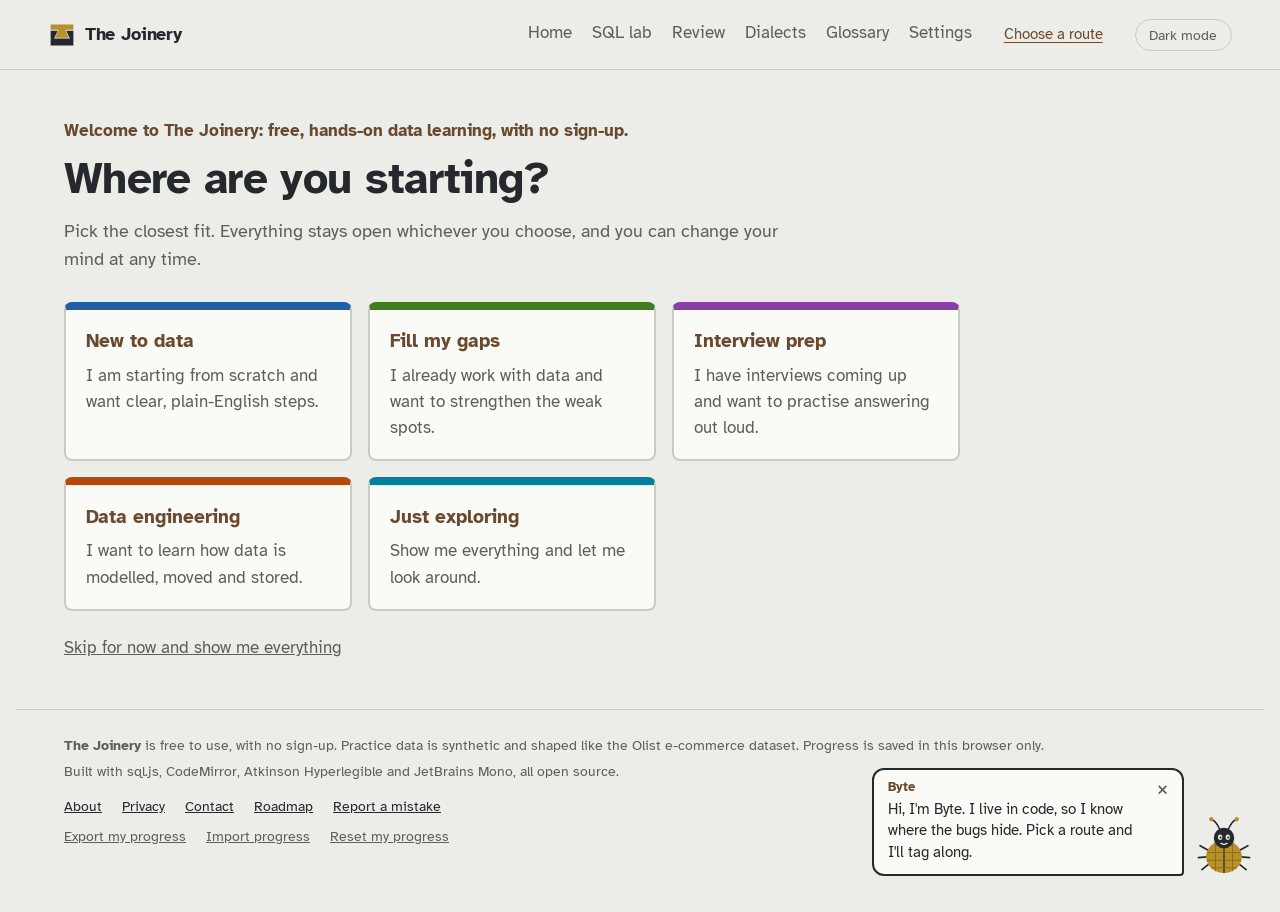
==== index.html @ 47d3b16c "Add files via upload" ====
<!DOCTYPE html>
<html lang="en-GB">
<head>
  <meta charset="utf-8">
  <meta name="viewport" content="width=device-width, initial-scale=1">
  <meta name="color-scheme" content="light dark">
  <title>The Joinery</title>
  <meta name="description" content="The Joinery: free, hands-on data learning. Practise SQL in your browser with no sign-up.">
  <!-- Preview card when the link is shared (LinkedIn, WhatsApp and others). The address assumes the site is published at danikabuilds.github.io/the-joinery/ -->
  <meta property="og:type" content="website">
  <meta property="og:site_name" content="The Joinery">
  <meta property="og:title" content="The Joinery: learn data skills, free, in your browser">
  <meta property="og:description" content="SQL practice, a plain-English glossary and interview-style quizzes. No sign-up.">
  <meta property="og:url" content="https://danikabuilds.github.io/the-joinery/">
  <meta property="og:image" content="https://danikabuilds.github.io/the-joinery/preview.png">
  <meta property="og:image:width" content="1200">
  <meta property="og:image:height" content="630">
  <meta property="og:image:alt" content="The Joinery, with Byte the beetle: learn data skills, free, in your browser.">
  <meta name="twitter:card" content="summary_large_image">
  <link rel="icon" href="data:image/svg+xml,%3Csvg%20xmlns=%27http://www.w3.org/2000/svg%27%20viewBox=%270%200%2032%2032%27%3E%3Crect%20width=%2732%27%20height=%2732%27%20rx=%276%27%20fill=%27%23ECEDE8%27/%3E%3Cpath%20d=%27M3%204H29V10H20L24%2019H8L12%2010H3Z%27%20fill=%27%23B8912A%27/%3E%3Cpath%20d=%27M3%2011H11L7%2020H25L21%2011H29V28H3Z%27%20fill=%27%2325282C%27/%3E%3C/svg%3E">
  <!-- Sets light or dark before the page paints, so there is no flash. -->
  <script>
    (function () {
      var theme = null;
      try { theme = window.localStorage.getItem('data-learning-theme'); } catch (e) { /* ignore */ }
      if (theme !== 'dark' && theme !== 'light') {
        theme = window.matchMedia && window.matchMedia('(prefers-color-scheme: dark)').matches ? 'dark' : 'light';
      }
      document.documentElement.setAttribute('data-theme', theme);
      try {
        var st = JSON.parse(window.localStorage.getItem('data-learning-settings') || '{}');
        if (st.text === 'large' || st.text === 'larger') document.documentElement.setAttribute('data-text', st.text);
      } catch (e) { /* ignore */ }
    })();
  </script>
  <link rel="stylesheet" href="vendor/codemirror.css">
  <link rel="stylesheet" href="css/styles.css">
</head>
<body>
  <a class="skip" href="#view">Skip to content</a>
  <header class="top">
    <a class="brand" href="#/home"><svg class="mark-logo" viewBox="0 0 32 32" width="28" height="28" aria-hidden="true" focusable="false"><path class="m-tail" d="M3 4H29V10H20L24 19H8L12 10H3Z"/><path class="m-board" d="M3 11H11L7 20H25L21 11H29V28H3Z"/></svg><span>The Joinery</span></a>
    <nav aria-label="Main">
      <a href="#/home" data-nav="home">Home</a>
      <a href="#/lab" data-nav="lab">SQL lab</a>
      <a href="#/review" data-nav="review">Review</a>
      <a href="#/dialects" data-nav="dialects">Dialects</a>
      <a href="#/glossary" data-nav="glossary">Glossary</a>
      <a href="#/settings" data-nav="settings">Settings</a>
    </nav>
    <a href="#/start" class="route-link" id="route-link">Choose a route</a>
    <button type="button" class="theme-toggle" id="theme-toggle" aria-pressed="false">Dark mode</button>
  </header>

  <main id="view" tabindex="-1"></main>

  <footer class="foot">
    <p><strong>The Joinery</strong> is free to use, with no sign-up. Practice data is synthetic and shaped like the Olist e-commerce dataset. Progress is saved in this browser only.</p>
    <p class="credits">Built with sql.js, CodeMirror, Atkinson Hyperlegible and JetBrains Mono, all open source.</p>
    <nav class="foot-links" aria-label="About and help">
      <a href="#/about">About</a>
      <a href="#/privacy">Privacy</a>
      <a href="#/contact">Contact</a>
      <a href="#/roadmap">Roadmap</a>
      <a href="mailto:danika.builds@gmail.com" id="report-link">Report a mistake</a>
    </nav>
    <p class="foot-actions">
      <button type="button" class="link" id="export-progress">Export my progress</button>
      <button type="button" class="link" id="import-progress">Import progress</button>
      <input type="file" id="import-file" accept=".json,application/json" hidden>
      <button type="button" class="link" id="reset-progress">Reset my progress</button>
    </p>
    <p id="progress-msg" class="progress-msg" role="status"></p>
  </footer>

  <!-- Libraries (kept in /vendor so the site works offline) -->
  <script src="vendor/sql-wasm.js"></script>
  <script src="vendor/codemirror.js"></script>
  <script src="vendor/codemirror-sql.js"></script>

  <!-- Content: edit these to add exercises, explanations and terms -->
  <script src="data/seed.js"></script>
  <script src="data/exercises.js"></script>
  <script src="data/aloud.js"></script>
  <script src="data/dialects.js"></script>
  <script src="data/pages.js"></script>
  <script src="data/glossary.js"></script>
  <script src="data/glossary-sql.js"></script>
  <script src="data/glossary-modelling.js"></script>
  <script src="data/glossary-pipelines.js"></script>
  <script src="data/glossary-business.js"></script>
  <script src="data/glossary-statistics.js"></script>
  <script src="data/glossary-bi.js"></script>
  <script src="data/routes.js"></script>

  <!-- Site code -->
  <script src="js/progress.js"></script>
  <script src="js/db.js"></script>
  <script src="js/hints.js"></script>
  <script src="js/byte.js"></script>
  <script src="js/app.js"></script>
</body>
</html>
---- vendor/codemirror.css ----
/* BASICS */

.CodeMirror {
  /* Set height, width, borders, and global font properties here */
  font-family: monospace;
  height: 300px;
  color: black;
  direction: ltr;
}

/* PADDING */

.CodeMirror-lines {
  padding: 4px 0; /* Vertical padding around content */
}
.CodeMirror pre.CodeMirror-line,
.CodeMirror pre.CodeMirror-line-like {
  padding: 0 4px; /* Horizontal padding of content */
}

.CodeMirror-scrollbar-filler, .CodeMirror-gutter-filler {
  background-color: white; /* The little square between H and V scrollbars */
}

/* GUTTER */

.CodeMirror-gutters {
  border-right: 1px solid #ddd;
  background-color: #f7f7f7;
  white-space: nowrap;
}
.CodeMirror-linenumbers {}
.CodeMirror-linenumber {
  padding: 0 3px 0 5px;
  min-width: 20px;
  text-align: right;
  color: #999;
  white-space: nowrap;
}

.CodeMirror-guttermarker { color: black; }
.CodeMirror-guttermarker-subtle { color: #999; }

/* CURSOR */

.CodeMirror-cursor {
  border-left: 1px solid black;
  border-right: none;
  width: 0;
}
/* Shown when moving in bi-directional text */
.CodeMirror div.CodeMirror-secondarycursor {
  border-left: 1px solid silver;
}
.cm-fat-cursor .CodeMirror-cursor {
  width: auto;
  border: 0 !important;
  background: #7e7;
}
.cm-fat-cursor div.CodeMirror-cursors {
  z-index: 1;
}
.cm-fat-cursor .CodeMirror-line::selection,
.cm-fat-cursor .CodeMirror-line > span::selection, 
.cm-fat-cursor .CodeMirror-line > span > span::selection { background: transparent; }
.cm-fat-cursor .CodeMirror-line::-moz-selection,
.cm-fat-cursor .CodeMirror-line > span::-moz-selection,
.cm-fat-cursor .CodeMirror-line > span > span::-moz-selection { background: transparent; }
.cm-fat-cursor { caret-color: transparent; }
@-moz-keyframes blink {
  0% {}
  50% { background-color: transparent; }
  100% {}
}
@-webkit-keyframes blink {
  0% {}
  50% { background-color: transparent; }
  100% {}
}
@keyframes blink {
  0% {}
  50% { background-color: transparent; }
  100% {}
}

/* Can style cursor different in overwrite (non-insert) mode */
.CodeMirror-overwrite .CodeMirror-cursor {}

.cm-tab { display: inline-block; text-decoration: inherit; }

.CodeMirror-rulers {
  position: absolute;
  left: 0; right: 0; top: -50px; bottom: 0;
  overflow: hidden;
}
.CodeMirror-ruler {
  border-left: 1px solid #ccc;
  top: 0; bottom: 0;
  position: absolute;
}

/* DEFAULT THEME */

.cm-s-default .cm-header {color: blue;}
.cm-s-default .cm-quote {color: #090;}
.cm-negative {color: #d44;}
.cm-positive {color: #292;}
.cm-header, .cm-strong {font-weight: bold;}
.cm-em {font-style: italic;}
.cm-link {text-decoration: underline;}
.cm-strikethrough {text-decoration: line-through;}

.cm-s-default .cm-keyword {color: #708;}
.cm-s-default .cm-atom {color: #219;}
.cm-s-default .cm-number {color: #164;}
.cm-s-default .cm-def {color: #00f;}
.cm-s-default .cm-variable,
.cm-s-default .cm-punctuation,
.cm-s-default .cm-property,
.cm-s-default .cm-operator {}
.cm-s-default .cm-variable-2 {color: #05a;}
.cm-s-default .cm-variable-3, .cm-s-default .cm-type {color: #085;}
.cm-s-default .cm-comment {color: #a50;}
.cm-s-default .cm-string {color: #a11;}
.cm-s-default .cm-string-2 {color: #f50;}
.cm-s-default .cm-meta {color: #555;}
.cm-s-default .cm-qualifier {color: #555;}
.cm-s-default .cm-builtin {color: #30a;}
.cm-s-default .cm-bracket {color: #997;}
.cm-s-default .cm-tag {color: #170;}
.cm-s-default .cm-attribute {color: #00c;}
.cm-s-default .cm-hr {color: #999;}
.cm-s-default .cm-link {color: #00c;}

.cm-s-default .cm-error {color: #f00;}
.cm-invalidchar {color: #f00;}

.CodeMirror-composing { border-bottom: 2px solid; }

/* Default styles for common addons */

div.CodeMirror span.CodeMirror-matchingbracket {color: #0b0;}
div.CodeMirror span.CodeMirror-nonmatchingbracket {color: #a22;}
.CodeMirror-matchingtag { background: rgba(255, 150, 0, .3); }
.CodeMirror-activeline-background {background: #e8f2ff;}

/* STOP */

/* The rest of this file contains styles related to the mechanics of
   the editor. You probably shouldn't touch them. */

.CodeMirror {
  position: relative;
  overflow: hidden;
  background: white;
}

.CodeMirror-scroll {
  overflow: scroll !important; /* Things will break if this is overridden */
  /* 50px is the magic margin used to hide the element's real scrollbars */
  /* See overflow: hidden in .CodeMirror */
  margin-bottom: -50px; margin-right: -50px;
  padding-bottom: 50px;
  height: 100%;
  outline: none; /* Prevent dragging from highlighting the element */
  position: relative;
  z-index: 0;
}
.CodeMirror-sizer {
  position: relative;
  border-right: 50px solid transparent;
}

/* The fake, visible scrollbars. Used to force redraw during scrolling
   before actual scrolling happens, thus preventing shaking and
   flickering artifacts. */
.CodeMirror-vscrollbar, .CodeMirror-hscrollbar, .CodeMirror-scrollbar-filler, .CodeMirror-gutter-filler {
  position: absolute;
  z-index: 6;
  display: none;
  outline: none;
}
.CodeMirror-vscrollbar {
  right: 0; top: 0;
  overflow-x: hidden;
  overflow-y: scroll;
}
.CodeMirror-hscrollbar {
  bottom: 0; left: 0;
  overflow-y: hidden;
  overflow-x: scroll;
}
.CodeMirror-scrollbar-filler {
  right: 0; bottom: 0;
}
.CodeMirror-gutter-filler {
  left: 0; bottom: 0;
}

.CodeMirror-gutters {
  position: absolute; left: 0; top: 0;
  min-height: 100%;
  z-index: 3;
}
.CodeMirror-gutter {
  white-space: normal;
  height: 100%;
  display: inline-block;
  vertical-align: top;
  margin-bottom: -50px;
}
.CodeMirror-gutter-wrapper {
  position: absolute;
  z-index: 4;
  background: none !important;
  border: none !important;
}
.CodeMirror-gutter-background {
  position: absolute;
  top: 0; bottom: 0;
  z-index: 4;
}
.CodeMirror-gutter-elt {
  position: absolute;
  cursor: default;
  z-index: 4;
}
.CodeMirror-gutter-wrapper ::selection { background-color: transparent }
.CodeMirror-gutter-wrapper ::-moz-selection { background-color: transparent }

.CodeMirror-lines {
  cursor: text;
  min-height: 1px; /* prevents collapsing before first draw */
}
.CodeMirror pre.CodeMirror-line,
.CodeMirror pre.CodeMirror-line-like {
  /* Reset some styles that the rest of the page might have set */
  -moz-border-radius: 0; -webkit-border-radius: 0; border-radius: 0;
  border-width: 0;
  background: transparent;
  font-family: inherit;
  font-size: inherit;
  margin: 0;
  white-space: pre;
  word-wrap: normal;
  line-height: inherit;
  color: inherit;
  z-index: 2;
  position: relative;
  overflow: visible;
  -webkit-tap-highlight-color: transparent;
  -webkit-font-variant-ligatures: contextual;
  font-variant-ligatures: contextual;
}
.CodeMirror-wrap pre.CodeMirror-line,
.CodeMirror-wrap pre.CodeMirror-line-like {
  word-wrap: break-word;
  white-space: pre-wrap;
  word-break: normal;
}

.CodeMirror-linebackground {
  position: absolute;
  left: 0; right: 0; top: 0; bottom: 0;
  z-index: 0;
}

.CodeMirror-linewidget {
  position: relative;
  z-index: 2;
  padding: 0.1px; /* Force widget margins to stay inside of the container */
}

.CodeMirror-widget {}

.CodeMirror-rtl pre { direction: rtl; }

.CodeMirror-code {
  outline: none;
}

/* Force content-box sizing for the elements where we expect it */
.CodeMirror-scroll,
.CodeMirror-sizer,
.CodeMirror-gutter,
.CodeMirror-gutters,
.CodeMirror-linenumber {
  -moz-box-sizing: content-box;
  box-sizing: content-box;
}

.CodeMirror-measure {
  position: absolute;
  width: 100%;
  height: 0;
  overflow: hidden;
  visibility: hidden;
}

.CodeMirror-cursor {
  position: absolute;
  pointer-events: none;
}
.CodeMirror-measure pre { position: static; }

div.CodeMirror-cursors {
  visibility: hidden;
  position: relative;
  z-index: 3;
}
div.CodeMirror-dragcursors {
  visibility: visible;
}

.CodeMirror-focused div.CodeMirror-cursors {
  visibility: visible;
}

.CodeMirror-selected { background: #d9d9d9; }
.CodeMirror-focused .CodeMirror-selected { background: #d7d4f0; }
.CodeMirror-crosshair { cursor: crosshair; }
.CodeMirror-line::selection, .CodeMirror-line > span::selection, .CodeMirror-line > span > span::selection { background: #d7d4f0; }
.CodeMirror-line::-moz-selection, .CodeMirror-line > span::-moz-selection, .CodeMirror-line > span > span::-moz-selection { background: #d7d4f0; }

.cm-searching {
  background-color: #ffa;
  background-color: rgba(255, 255, 0, .4);
}

/* Used to force a border model for a node */
.cm-force-border { padding-right: .1px; }

@media print {
  /* Hide the cursor when printing */
  .CodeMirror div.CodeMirror-cursors {
    visibility: hidden;
  }
}

/* See issue #2901 */
.cm-tab-wrap-hack:after { content: ''; }

/* Help users use markselection to safely style text background */
span.CodeMirror-selectedtext { background: none; }
---- css/styles.css ----
/* Fonts are stored locally in /vendor/fonts so the site works offline. */
@font-face { font-family: 'Atkinson Hyperlegible'; font-weight: 400; font-display: swap;
  src: url('../vendor/fonts/atkinson-hyperlegible-latin-400-normal.woff2') format('woff2'); }
@font-face { font-family: 'Atkinson Hyperlegible'; font-weight: 700; font-display: swap;
  src: url('../vendor/fonts/atkinson-hyperlegible-latin-700-normal.woff2') format('woff2'); }
@font-face { font-family: 'JetBrains Mono'; font-weight: 400; font-display: swap;
  src: url('../vendor/fonts/jetbrains-mono-latin-400-normal.woff2') format('woff2'); }
@font-face { font-family: 'JetBrains Mono'; font-weight: 600; font-display: swap;
  src: url('../vendor/fonts/jetbrains-mono-latin-600-normal.woff2') format('woff2'); }

:root {
  /* Workshop palette for The Joinery. Variable names are kept from the first version. */
  --mist: #ECEDE8;      /* ash: page */
  --paper: #FAFAF7;     /* panels */
  --ink: #25282C;       /* graphite: text, primary buttons */
  --moss: #5C6058;      /* secondary text */
  --pine: #6A4A2E;      /* walnut: SQL keywords, links, headings */
  --marigold: #B8912A;  /* brass: progress, marks, highlights (never text) */
  --focus: #8A6A12;     /* dark brass: keyboard focus ring */
  --rule: #C9CBC3;      /* lines */
  --editor: #1F2226;    /* the query editor */
  --brick: #A63A29;     /* errors */
  --on-ink: #FFFFFF;
  --on-pine: #FFFFFF;
  --on-gold: #25282C;
  --body: 'Atkinson Hyperlegible', Verdana, sans-serif;
  --code: 'JetBrains Mono', Consolas, monospace;
  color-scheme: light;
}
[data-theme="dark"] {
  --mist: #17191B;
  --paper: #202326;
  --ink: #ECEDE8;
  --moss: #A9ADA4;
  --pine: #D9B48A;
  --marigold: #D4AC45;
  --focus: #D4AC45;
  --rule: #34383C;
  --editor: #121416;
  --brick: #FF9B87;
  --on-ink: #17191B;
  --on-pine: #17191B;
  --on-gold: #17191B;
  color-scheme: dark;
}
html[data-text="large"] { font-size: 112.5%; }
html[data-text="larger"] { font-size: 125%; }

* { box-sizing: border-box; }
[hidden] { display: none !important; }
html { -webkit-text-size-adjust: 100%; }
body { margin: 0; background: var(--mist); color: var(--ink); font-family: var(--body); font-size: 1.0625rem; line-height: 1.55; }
h1, h2, p, ul, ol, dl, dd { margin: 0; padding: 0; }
ul, ol { list-style: none; }
a { color: var(--pine); }
:focus-visible { outline: 3px solid var(--focus); outline-offset: 2px; }
.sr { position: absolute; width: 1px; height: 1px; overflow: hidden; clip: rect(0 0 0 0); white-space: nowrap; }
.skip { position: absolute; left: -999px; top: 0; background: var(--ink); color: var(--on-ink); padding: .5rem 1rem; z-index: 10; }
.skip:focus { left: 0; }

/* ---------- top bar ---------- */
.top { display: flex; flex-wrap: wrap; align-items: baseline; gap: .25rem 2rem; padding: 1rem clamp(1rem, 4vw, 3rem); border-bottom: 1px solid var(--rule); }
.brand { font-weight: 700; color: var(--ink); text-decoration: none; margin-right: auto; }
.top nav { display: flex; flex-wrap: wrap; gap: .25rem 1.25rem; }
.top nav a { color: var(--moss); text-decoration: none; padding: .25rem 0; border-bottom: 3px solid transparent; }
.top nav a:hover { color: var(--ink); }
.top nav a[aria-current="page"] { color: var(--ink); border-bottom-color: var(--marigold); }

main { padding: clamp(1.5rem, 4vw, 3rem) clamp(1rem, 4vw, 3rem) 3rem; max-width: 78rem; margin: 0 auto; outline: none; }
h1 { font-size: clamp(1.75rem, 4.5vw, 2.75rem); line-height: 1.12; letter-spacing: -0.015em; max-width: 22ch; }
.lede { margin-top: .9rem; max-width: 60ch; color: var(--moss); font-size: 1.125rem; }

/* ---------- buttons ---------- */
.btn { font: inherit; font-weight: 700; display: inline-block; padding: .6rem 1.1rem; border-radius: 6px; border: 2px solid var(--ink); background: transparent; color: var(--ink); cursor: pointer; text-decoration: none; }
.btn:hover { background: var(--ink); color: var(--on-ink); }
.btn.primary { background: var(--ink); border-color: var(--ink); color: var(--on-ink); }
.btn.primary:hover { background: var(--pine); border-color: var(--pine); color: var(--on-pine); }
.link { font: inherit; background: none; border: 0; padding: 0; color: var(--moss); text-decoration: underline; cursor: pointer; }
.actions { display: flex; flex-wrap: wrap; align-items: center; gap: .6rem .75rem; margin-top: 1rem; }
.keys { color: var(--moss); font-size: .9rem; }
.badge { display: inline-block; vertical-align: middle; font-size: .8rem; font-weight: 700; letter-spacing: 0; background: var(--marigold); color: var(--on-gold); padding: .1rem .5rem; border-radius: 3px; }

/* ---------- path (home): the topics laid out as one query ---------- */
.intro-actions { display: flex; flex-wrap: wrap; align-items: center; gap: .75rem 1.25rem; margin-top: 1.5rem; }
.count, .all-done { color: var(--moss); }
.all-done { font-weight: 700; color: var(--ink); }

.path { margin-top: 2.5rem; border-top: 1px solid var(--rule); }
.path-row { display: grid; grid-template-columns: minmax(9.5rem, 15rem) 1fr; gap: 0 2rem; padding: 1.25rem 0; border-bottom: 1px solid var(--rule); align-items: start; }
.clause { font-family: var(--code); font-weight: 600; font-size: clamp(1.2rem, 2.6vw, 1.9rem); line-height: 1.2; color: var(--pine); }
.path-row.complete .clause { box-shadow: inset 0 -0.45em 0 var(--marigold); display: inline-block; justify-self: start; }
.path-body h2, .path-body h3 { font-size: 1.125rem; display: flex; flex-wrap: wrap; gap: .25rem 1rem; align-items: baseline; }
.tally { font-weight: 400; color: var(--moss); font-size: .95rem; }
.ex-list { display: flex; flex-wrap: wrap; gap: .4rem 1.5rem; margin-top: .5rem; }
.ex-list a { display: inline-flex; align-items: center; gap: .5rem; color: var(--ink); text-decoration: none; padding: .2rem 0; }
.ex-list a:hover { text-decoration: underline; }
.mark { width: .8rem; height: .8rem; border: 2px solid var(--moss); border-radius: 50%; flex: none; }
.ex-list a.done .mark { background: var(--marigold); border-color: var(--ink); }

.also { display: grid; grid-template-columns: repeat(auto-fit, minmax(16rem, 1fr)); gap: 1rem; margin-top: 2.5rem; }
.also-item { display: block; background: var(--paper); border: 1px solid var(--rule); border-radius: 8px; padding: 1.1rem 1.25rem; text-decoration: none; color: var(--ink); }
.also-item:hover { border-color: var(--ink); }
.also-item h2 { font-size: 1.125rem; color: var(--pine); }
.also-item p { color: var(--moss); margin-top: .25rem; }

/* ---------- SQL lab ---------- */
.lab { display: grid; grid-template-columns: minmax(0, 5fr) minmax(0, 7fr); gap: 2.5rem; align-items: start; }
.crumb { color: var(--moss); font-size: .95rem; margin-bottom: .6rem; }
.kw { font-family: var(--code); font-weight: 600; color: var(--pine); }
.task h1 { font-size: clamp(1.5rem, 3.4vw, 2.1rem); }
.prompt { margin-top: .9rem; font-size: 1.125rem; max-width: 52ch; }
.hint, .model { margin-top: 1rem; }
summary { cursor: pointer; font-weight: 700; color: var(--pine); }
.hint p { margin-top: .4rem; max-width: 52ch; }
.tables { margin-top: 1.5rem; }
.schema { margin-top: .6rem; border-top: 1px solid var(--rule); }
.schema li { padding: .5rem 0; border-bottom: 1px solid var(--rule); }
.tbl { font-family: var(--code); font-weight: 600; font-size: .95rem; color: var(--pine); background: none; border: 0; padding: 0; cursor: pointer; text-decoration: underline; text-underline-offset: 3px; }
.cols { display: block; font-family: var(--code); font-size: .82rem; color: var(--moss); overflow-wrap: anywhere; margin-top: .15rem; }
.schema-note { font-size: .9rem; color: var(--moss); margin-top: .5rem; }

.CodeMirror { font-family: var(--code); font-size: .95rem; line-height: 1.6; height: auto; min-height: 11rem; background: var(--editor); color: #ECEDE8; border-radius: 8px; padding: .5rem 0; }
.CodeMirror-scroll { min-height: 11rem; }
.CodeMirror-gutters { background: var(--editor); border-right: 1px solid #34383C; }
.CodeMirror-linenumber { color: #8A8F95; }
.CodeMirror-cursor { border-left: 2px solid #E0B84A; }
.CodeMirror-selected, .CodeMirror-focused .CodeMirror-selected { background: #3A3E44; }
.cm-s-default .cm-keyword { color: #E0B84A; font-weight: 600; }
.cm-s-default .cm-string { color: #B9D3A8; }
.cm-s-default .cm-number { color: #F3C9A0; }
.cm-s-default .cm-comment { color: #9AA0A6; }
.cm-s-default .cm-builtin, .cm-s-default .cm-atom, .cm-s-default .cm-variable-2, .cm-s-default .cm-operator, .cm-s-default .cm-punctuation, .cm-s-default .cm-bracket { color: #ECEDE8; }
.CodeMirror-focused { outline: 3px solid var(--focus); outline-offset: 2px; }

.feedback { margin-top: 1rem; padding: .7rem .9rem; border-left: 5px solid var(--moss); background: var(--paper); border-radius: 0 6px 6px 0; max-width: 70ch; }
.feedback.good { border-left-color: var(--marigold); font-weight: 700; }
.feedback.bad { border-left-color: var(--brick); color: var(--brick); }
#result { margin-top: 1rem; }
.empty { color: var(--moss); }
.table-wrap { overflow: auto; max-height: 24rem; background: var(--paper); border: 1px solid var(--rule); border-radius: 8px; }
table { border-collapse: collapse; width: 100%; font-family: var(--code); font-size: .85rem; }
th, td { text-align: left; padding: .4rem .75rem; border-bottom: 1px solid var(--rule); white-space: nowrap; }
th { position: sticky; top: 0; background: var(--ink); color: var(--on-ink); font-weight: 600; }
tbody tr:last-child td { border-bottom: 0; }
td.null { color: var(--moss); font-style: italic; }
.row-note { font-size: .9rem; color: var(--moss); margin-top: .4rem; }
.model pre { font-family: var(--code); font-size: .9rem; background: var(--paper); border: 1px solid var(--rule); border-radius: 8px; padding: .9rem 1rem; overflow: auto; margin: .6rem 0; }
.model p { max-width: 60ch; }
.pager { display: flex; justify-content: space-between; gap: 1rem; flex-wrap: wrap; margin-top: 2rem; padding-top: 1rem; border-top: 1px solid var(--rule); }

/* ---------- clause order ---------- */
.order-strip { display: flex; flex-wrap: wrap; gap: .35rem; margin-top: 1.25rem; }
.order-strip span { font-family: var(--code); font-weight: 600; font-size: .85rem; color: var(--pine); background: var(--paper); border: 1px solid var(--rule); padding: .2rem .55rem; border-radius: 4px; }
.order-strip span:not(:last-child)::after { content: '>'; color: var(--moss); margin-left: .6rem; font-weight: 400; }
.drill-count { margin-top: 2rem; color: var(--moss); }
.goal { font-size: 1.3rem; margin-top: .25rem; max-width: 40ch; }
.slots { margin-top: 1rem; background: var(--editor); border-radius: 8px; padding: .9rem; min-height: 7rem; display: flex; flex-direction: column; align-items: flex-start; gap: .4rem; }
.slots .empty { color: #A9ADA4; }
.pool { display: flex; flex-wrap: wrap; gap: .5rem; margin-top: 1rem; min-height: 2.75rem; }
.chip { font-family: var(--code); font-size: .88rem; text-align: left; background: var(--paper); color: var(--ink); border: 2px solid var(--ink); border-radius: 6px; padding: .45rem .7rem; cursor: pointer; overflow-wrap: anywhere; }
.chip:hover { background: var(--marigold); color: var(--on-gold); }
.chip.placed { background: transparent; color: #ECEDE8; border-color: #4A4F55; }
.chip.placed:hover { background: #3A3E44; }
.chip .n { color: #E0B84A; margin-right: .7rem; }

/* ---------- glossary ---------- */
.g-controls { display: flex; flex-wrap: wrap; gap: .75rem 1rem; align-items: center; margin-top: 1.5rem; }
#g-search { font: inherit; padding: .55rem .8rem; border: 2px solid var(--ink); border-radius: 6px; background: var(--paper); color: var(--ink); min-width: min(100%, 16rem); }
.g-groups { display: flex; flex-wrap: wrap; gap: .4rem; }
.pill { font: inherit; padding: .35rem .8rem; border-radius: 999px; border: 1px solid var(--moss); background: transparent; color: var(--ink); cursor: pointer; }
.pill.on { background: var(--ink); border-color: var(--ink); color: var(--on-ink); }
.terms { margin-top: 1.5rem; border-top: 1px solid var(--rule); }
.term { padding: 1.1rem 0; border-bottom: 1px solid var(--rule); max-width: 70ch; }
.term dt { font-weight: 700; font-size: 1.2rem; display: flex; flex-wrap: wrap; gap: .25rem 1rem; align-items: baseline; }
.area { font-weight: 400; font-size: .9rem; color: var(--moss); }
.term dd { margin-top: .3rem; }
.say { background: var(--paper); border-left: 5px solid var(--marigold); padding: .55rem .8rem; border-radius: 0 6px 6px 0; margin-top: .6rem; }
.say-label { font-weight: 700; }
.card { margin-top: 1.5rem; background: var(--paper); border: 1px solid var(--rule); border-radius: 10px; padding: clamp(1.25rem, 4vw, 2.25rem); max-width: 44rem; }
.card h2 { font-size: clamp(1.5rem, 4vw, 2.2rem); line-height: 1.15; margin: .4rem 0 .8rem; }
.card-count, .card-ask { color: var(--moss); }
.card .say { background: var(--mist); }

/* ---------- footer ---------- */
.foot { padding: 1.5rem clamp(1rem, 4vw, 3rem) 2.5rem; border-top: 1px solid var(--rule); color: var(--moss); font-size: .9rem; display: flex; flex-wrap: wrap; gap: .5rem 2rem; justify-content: space-between; max-width: 78rem; margin: 0 auto; }

@media (max-width: 860px) {
  .lab { grid-template-columns: 1fr; gap: 1.75rem; }
  .path-row { grid-template-columns: 1fr; gap: .5rem; }
}
@media (prefers-reduced-motion: no-preference) {
  .btn, .chip, .also-item { transition: background-color .12s ease, border-color .12s ease, color .12s ease; }
}

/* ---------- theme toggle and nav count ---------- */
.theme-toggle { font: inherit; font-size: .9rem; background: none; color: var(--moss); border: 1px solid var(--rule); border-radius: 999px; padding: .25rem .85rem; cursor: pointer; }
.theme-toggle:hover { color: var(--ink); border-color: var(--ink); }
.nav-count { display: inline-block; min-width: 1.25rem; padding: 0 .35rem; margin-left: .25rem; border-radius: 999px; background: var(--marigold); color: var(--on-gold); font-size: .8rem; font-weight: 700; text-align: center; line-height: 1.35; }
.btn.quiet { border-color: var(--rule); color: var(--moss); }
.btn.quiet:hover { background: var(--ink); border-color: var(--ink); color: var(--on-ink); }
.btn:disabled { opacity: .5; cursor: default; }
.btn:disabled:hover { background: transparent; color: var(--ink); }
.btn.primary:disabled:hover { background: var(--ink); color: var(--on-ink); }

/* ---------- home: today and due markers ---------- */
.today { margin-top: 2rem; background: var(--paper); border: 1px solid var(--rule); border-left: 5px solid var(--marigold); border-radius: 0 8px 8px 0; padding: .9rem 1.25rem; max-width: 34rem; }
.today h2 { font-size: 1.05rem; }
.today ul { margin-top: .35rem; }
.today li { padding: .1rem 0; }
.due { margin-left: .5rem; font-size: .8rem; font-weight: 700; background: var(--marigold); color: var(--on-gold); padding: 0 .45rem; border-radius: 3px; }

/* ---------- smarter feedback ---------- */
.tips { margin-top: .9rem; background: var(--paper); border: 1px solid var(--rule); border-left: 5px solid var(--marigold); border-radius: 0 8px 8px 0; padding: .75rem 1rem; max-width: 70ch; }
.tips h2 { font-size: 1rem; }
.tips ul { margin-top: .3rem; list-style: disc; padding-left: 1.2rem; }
.tips li { padding: .15rem 0; }
.compare { margin-top: 1rem; }
.compare h2 { font-size: 1rem; }
.compare h3 { font-size: .95rem; margin: .6rem 0 .3rem; }
.cmp-grid { display: grid; grid-template-columns: repeat(2, minmax(0, 1fr)); gap: 1rem; }
.compare .table-wrap { max-height: 14rem; }

/* ---------- explain it out loud ---------- */
.aloud { margin-top: 1.75rem; padding: 1.1rem 1.25rem 1.25rem; background: var(--paper); border: 1px solid var(--rule); border-radius: 10px; max-width: 46rem; }
.aloud[hidden] { display: none; }
.aloud h2 { font-size: 1.2rem; }
.aloud > p { margin-top: .35rem; }
.frame { list-style: decimal; padding-left: 1.4rem; margin-top: .6rem; }
.frame li { padding: .15rem 0; }
.timer { display: flex; flex-wrap: wrap; align-items: center; gap: .6rem 1rem; margin-top: 1rem; }
.clock { font-family: var(--code); font-weight: 600; font-size: 1.6rem; min-width: 4.5rem; }
.model-say { list-style: decimal; padding-left: 1.4rem; margin-top: .9rem; }
.model-say li { padding: .2rem 0; max-width: 62ch; }
.model-say[hidden], #after:empty { display: none; }
.marked { font-weight: 700; color: var(--pine); }

/* ---------- review, quiz and plain lists ---------- */
.review h1, .dialects h1 { max-width: none; }
.review-block { margin-top: 2.25rem; max-width: 44rem; }
.review-block h2 { font-size: 1.2rem; margin-bottom: .4rem; }
.review-block h3 { font-size: 1rem; margin-top: 1.25rem; }
.review-block p { margin-top: .5rem; }
.plain { border-top: 1px solid var(--rule); margin-bottom: .75rem; }
.plain li { display: flex; flex-wrap: wrap; justify-content: space-between; gap: .1rem 1rem; padding: .55rem 0; border-bottom: 1px solid var(--rule); }
.meta { color: var(--moss); font-size: .95rem; }
.bar { width: 100%; max-width: 22rem; height: .6rem; margin-bottom: .9rem; accent-color: var(--pine); }
.results { max-width: 40rem; margin-top: 1.5rem; }

/* ---------- dialects ---------- */
.tabs { display: flex; gap: 1.5rem; margin-top: 1.25rem; border-bottom: 1px solid var(--rule); }
.tabs a { color: var(--moss); text-decoration: none; padding: .35rem 0; border-bottom: 3px solid transparent; margin-bottom: -1px; }
.tabs a[aria-current="page"] { color: var(--ink); border-bottom-color: var(--marigold); font-weight: 700; }
.dialects .g-groups { margin-top: 1.25rem; }
.dgroup { font-size: 1.15rem; margin-top: 2.25rem; }
.dcard h4 { margin-top: 0; }
.dcard { margin-top: 1rem; background: var(--paper); border: 1px solid var(--rule); border-radius: 8px; padding: 1rem 1.1rem 1.1rem; }
.dcard h3 { font-size: 1.05rem; margin: 0; }
.dgrid { display: grid; gap: .75rem; margin-top: .7rem; grid-template-columns: repeat(auto-fit, minmax(14rem, 1fr)); }
.dgrid.cols-4 { grid-template-columns: repeat(4, minmax(0, 1fr)); }
.dgrid.cols-3 { grid-template-columns: repeat(3, minmax(0, 1fr)); }
.dgrid.cols-2 { grid-template-columns: repeat(2, minmax(0, 1fr)); }
.dgrid.cols-1 { grid-template-columns: minmax(0, 1fr); }
.dcol h4 { font-size: .85rem; color: var(--moss); margin: 0 0 .25rem; font-weight: 700; }
.dcol pre, .tried, .q-code { font-family: var(--code); font-size: .82rem; line-height: 1.5; margin: 0; padding: .6rem .7rem; background: var(--editor); color: #ECEDE8; border-radius: 6px; white-space: pre-wrap; overflow-wrap: anywhere; }
.dnote { margin-top: .7rem; max-width: 70ch; color: var(--moss); }
.try-out { margin-top: .6rem; }
.try-out .tried { margin-bottom: .5rem; }
.q-code { margin-top: .75rem; font-size: .95rem; max-width: 46rem; }
.opts { display: grid; gap: .6rem; margin-top: 1rem; max-width: 46rem; }
.opt { font: inherit; text-align: left; background: var(--paper); color: var(--ink); border: 2px solid var(--ink); border-radius: 6px; padding: .6rem .8rem; cursor: pointer; }
.opt code { font-family: var(--code); font-size: .88rem; white-space: pre-wrap; overflow-wrap: anywhere; }
.opt:hover:not(:disabled) { background: var(--marigold); color: var(--on-gold); }
.opt.right { border-color: var(--pine); box-shadow: inset 6px 0 0 var(--marigold); }
.opt.wrong { border-color: var(--rule); color: var(--moss); text-decoration: line-through; }
#after { margin-top: 1rem; }

@media (max-width: 860px) {
  .dgrid.cols-4, .dgrid.cols-3, .dgrid.cols-2 { grid-template-columns: minmax(0, 1fr); }
  .cmp-grid { grid-template-columns: minmax(0, 1fr); }
  .top { gap: .5rem 1.25rem; }
}

/* ---------- start screen and routes ---------- */
.route-link { font-size: .95rem; color: var(--pine); text-decoration: underline; text-underline-offset: 3px; }
.route-link:hover { color: var(--ink); }
.start { max-width: 56rem; }
.route-grid { display: grid; grid-template-columns: repeat(auto-fit, minmax(16rem, 1fr)); gap: 1rem; margin-top: 1.75rem; }
.route-card { font: inherit; text-align: left; display: flex; flex-direction: column; gap: .35rem; background: var(--paper); color: var(--ink); border: 2px solid var(--rule); border-radius: 8px; padding: 1.1rem 1.25rem; cursor: pointer; }
.route-card:hover { border-color: var(--ink); }
.route-card.on { border-color: var(--pine); box-shadow: inset 6px 0 0 var(--marigold); }
.rc-name { font-size: 1.2rem; font-weight: 700; color: var(--pine); }
.rc-blurb { color: var(--moss); }
.start-skip { margin-top: 1.5rem; }
.start-skip a { color: var(--moss); }
.route-bar { color: var(--moss); margin-bottom: 1.25rem; }
.route-bar strong { color: var(--ink); }
.route-bar a { margin-left: .5rem; color: var(--pine); }
.route-note { margin-top: 1rem; max-width: 60ch; color: var(--moss); border-left: 3px solid var(--rule); padding-left: .75rem; }
.route-steps { margin-top: 2rem; max-width: 46rem; }
.route-steps h2 { font-size: 1.25rem; }
.route-steps ol { list-style: decimal; margin: .6rem 0 0 1.4rem; padding: 0; }
.route-steps li { padding: .2rem 0 .2rem .25rem; }
.route-steps li::marker { color: var(--pine); font-weight: 700; }
.route-steps a { display: block; text-decoration: none; color: var(--ink); padding: .45rem .6rem; border-radius: 6px; }
.route-steps a:hover { background: var(--paper); }
.st-label { display: block; font-weight: 700; color: var(--pine); }
.st-text { display: block; color: var(--moss); }
.start h1:focus { outline: none; }
.section-h { font-size: 1.35rem; margin-top: 2.5rem; }
.route-path .path { margin-top: .5rem; }

.more-topics { margin-top: 1.5rem; }
.more-topics summary { cursor: pointer; font-weight: 700; color: var(--pine); padding: .4rem 0; }
.queue { max-width: 46rem; }
.queue .section-h { margin-top: 2rem; }
.queue p { margin-top: .4rem; color: var(--moss); }
.foot .credits { margin-top: .25rem; }
.foot-actions { display: flex; flex-wrap: wrap; gap: .25rem 1.25rem; margin-top: .5rem; }
.progress-msg { margin-top: .4rem; min-height: 1.2em; color: var(--pine); }
.foot { display: block; }

/* ---------- The Joinery: brand mark ---------- */
.brand { display: inline-flex; align-items: center; gap: .55rem; font-size: 1.15rem; letter-spacing: -0.01em; }
.top { align-items: center; }
.mark-logo { flex: none; }
.mark-logo .m-tail { fill: var(--marigold); }
.mark-logo .m-board { fill: var(--ink); }
.welcome { color: var(--pine); font-weight: 700; margin-bottom: .6rem; }

/* ---------- route map: checkpoints ---------- */
.route-steps { max-width: none; }
.map-sum { color: var(--moss); margin-top: .25rem; }
.map { display: grid; grid-template-columns: repeat(var(--n, 4), minmax(0, 1fr)); gap: 1rem; margin-top: 1rem; padding: 0; list-style: none; counter-reset: none; }
.route-steps .map { margin-left: 0; list-style: none; }
.cp { position: relative; padding: 0; }
.cp:not(:last-child)::after { content: ''; position: absolute; top: 1.05rem; left: 2.6rem; right: -1rem; height: 3px; background: var(--rule); }
.cp.done:not(:last-child)::after { background: var(--marigold); }
.route-steps .cp a { display: flex; flex-direction: column; gap: .2rem; padding: 0 .25rem .5rem 0; border-radius: 6px; background: none; }
.route-steps .cp a:hover .st-label { text-decoration: underline; }
.cp-dot { width: 2.2rem; height: 2.2rem; border-radius: 50%; display: grid; place-items: center; font-weight: 700; border: 3px solid var(--rule); background: var(--paper); color: var(--moss); position: relative; z-index: 1; margin-bottom: .35rem; }
.cp.done .cp-dot { background: var(--marigold); border-color: var(--marigold); color: var(--on-gold); }
.cp.here .cp-dot { border-color: var(--ink); color: var(--ink); background: var(--paper); box-shadow: 0 0 0 4px var(--mist), 0 0 0 6px var(--marigold); }
.cp-state { font-size: .85rem; color: var(--moss); }
.cp.here .cp-state { color: var(--ink); font-weight: 700; }
.cp.ahead .st-label { color: var(--moss); }

/* ---------- lab: panes and small-screen tabs ---------- */
.lab-tabs { display: none; }
.work { min-width: 0; }
.pane-result > :first-child { margin-top: 1rem; }
.schema-diagram { margin: .75rem 0 0; }
.schema-diagram svg { width: 100%; height: auto; display: block; }
.schema-diagram figcaption { font-size: .9rem; color: var(--moss); margin-top: .25rem; }
.sd-box rect { fill: var(--paper); stroke: var(--moss); stroke-width: 1.5; }
.sd-name { font-family: var(--code); font-weight: 600; font-size: 14px; fill: var(--pine); }
.sd-key { font-family: var(--code); font-size: 12px; fill: var(--moss); }
.sd-line { stroke: var(--moss); stroke-width: 2; }
.sd-label { font-family: var(--code); font-size: 11px; fill: var(--moss); }

/* ---------- speaking frames ---------- */
.starter { display: block; color: var(--pine); font-style: italic; margin-top: .1rem; }
.starter-tip { margin-top: .6rem; color: var(--moss); font-size: .95rem; }

/* ---------- clause order diagram ---------- */
.clause-diagram { display: grid; grid-template-columns: repeat(2, minmax(0, 15rem)); gap: .5rem 2.5rem; margin-top: 1.25rem; }
.cd-h { font-size: 1rem; margin-bottom: .4rem; }
.cd-list { counter-reset: cd; border-top: 1px solid var(--rule); }
.cd-list li { counter-increment: cd; display: flex; align-items: baseline; gap: .75rem; font-family: var(--code); font-weight: 600; font-size: .92rem; color: var(--pine); padding: .3rem 0; border-bottom: 1px solid var(--rule); }
.cd-n::before { content: counter(cd); display: inline-block; min-width: 1.2rem; font-family: var(--body); font-weight: 400; color: var(--moss); }
.cd-list li.cd-select { background: var(--paper); box-shadow: inset 5px 0 0 var(--marigold); padding-left: .6rem; color: var(--ink); }
.cd-note { grid-column: 1 / -1; max-width: 60ch; color: var(--moss); margin-top: .5rem; }

/* ---------- settings ---------- */
.settings { max-width: 46rem; }
.settings fieldset { border: 1px solid var(--rule); border-radius: 8px; background: var(--paper); padding: .9rem 1.1rem 1rem; margin: 1.25rem 0 0; }
.settings legend { font-weight: 700; padding: 0 .35rem; }
.hint-text { color: var(--moss); font-size: .95rem; margin-bottom: .4rem; }
.choice { display: inline-flex; align-items: center; gap: .4rem; margin: .3rem 1.5rem .3rem 0; cursor: pointer; }
.choice input { width: 1.1rem; height: 1.1rem; accent-color: var(--ink); }
.shortcuts { display: grid; grid-template-columns: max-content 1fr; gap: .5rem 1.25rem; margin-top: .75rem; }
.shortcuts dt { font-weight: 700; }
kbd { font-family: var(--code); font-size: .85em; background: var(--paper); border: 1px solid var(--rule); border-bottom-width: 2px; border-radius: 4px; padding: 0 .35rem; }

@media (max-width: 860px) {
  .map { grid-template-columns: minmax(0, 1fr); gap: .25rem; }
  .cp:not(:last-child)::after { top: 2.4rem; bottom: -.4rem; left: 1.05rem; right: auto; width: 3px; height: auto; }
  .route-steps .cp a { display: grid; grid-template-columns: 2.2rem 1fr; column-gap: .9rem; padding-bottom: .9rem; }
  .cp-dot { grid-row: 1 / span 3; margin: 0; }
  .lab-tabs { display: flex; grid-column: 1 / -1; position: sticky; top: 0; z-index: 2; background: var(--mist); border-bottom: 1px solid var(--rule); gap: 0; }
  .lab-tabs [role="tab"] { flex: 1; font: inherit; font-weight: 700; background: none; border: 0; border-bottom: 3px solid transparent; color: var(--moss); padding: .7rem .5rem; cursor: pointer; }
  .lab-tabs [role="tab"][aria-selected="true"] { color: var(--ink); border-bottom-color: var(--marigold); }
  .lab { gap: 1rem; }
  .lab[data-pane="task"] .pane-query, .lab[data-pane="task"] .pane-result,
  .lab[data-pane="query"] .pane-task, .lab[data-pane="query"] .pane-result,
  .lab[data-pane="result"] .pane-task, .lab[data-pane="result"] .pane-query { display: none; }
  .clause-diagram { grid-template-columns: repeat(2, minmax(0, 1fr)); gap: .5rem 1rem; }
  .shortcuts { grid-template-columns: minmax(0, 1fr); gap: .1rem; }
  .shortcuts dd { margin-bottom: .6rem; }
}

/* ---------- glossary: index, business questions and term pages ---------- */
.glossary h1 { max-width: none; }
.g-controls { justify-content: space-between; }
#g-search { flex: 1 1 18rem; max-width: 30rem; }
.g-modes { display: inline-flex; border: 2px solid var(--ink); border-radius: 6px; overflow: hidden; }
.seg { font: inherit; font-weight: 700; background: transparent; color: var(--ink); border: 0; padding: .5rem .9rem; cursor: pointer; }
.seg + .seg { border-left: 2px solid var(--ink); }
.seg.on { background: var(--ink); color: var(--on-ink); }
.seg-n, .pill-n { font-weight: 400; opacity: 1; font-size: .85em; }
.seg:not(.on) .seg-n, .pill:not(.on) .pill-n { color: var(--moss); }
.glossary > .g-groups { margin-top: 1rem; }
.g-count { margin-top: .75rem; color: var(--moss); min-height: 1.2em; }
.g-area { margin-top: 2rem; }
.g-area-head { display: flex; align-items: baseline; gap: 1rem; border-bottom: 2px solid var(--ink); padding-bottom: .35rem; }
.g-area-head h2 { font-size: 1.35rem; }
.g-blurb { color: var(--moss); margin-top: .4rem; }
.g-index { display: grid; grid-template-columns: repeat(auto-fill, minmax(17rem, 1fr)); gap: 0 2rem; margin-top: .5rem; }
.g-index .term { padding: 0; border-bottom: 1px solid var(--rule); max-width: none; }
.g-index a { display: block; padding: .65rem .25rem; text-decoration: none; color: var(--ink); border-radius: 4px; }
.g-index a:hover { background: var(--paper); }
.g-index a:hover .g-term { text-decoration: underline; }
.g-term { display: block; font-weight: 700; color: var(--pine); }
.g-def { display: block; color: var(--moss); font-size: .95rem; display: -webkit-box; -webkit-line-clamp: 2; -webkit-box-orient: vertical; overflow: hidden; }
.bq-list { margin-top: .4rem; }
.bq-list li { display: flex; flex-wrap: wrap; justify-content: space-between; gap: .2rem 1.5rem; padding: .6rem 0; border-bottom: 1px solid var(--rule); }
.bq-q { max-width: 60ch; }
.bq-t { font-weight: 700; white-space: nowrap; }
.card-more { margin-top: .75rem; }

.term-page h1 { max-width: 28ch; }
.t-def { font-size: 1.2rem; color: var(--ink); max-width: 62ch; }
.t-grid { display: grid; grid-template-columns: minmax(0, 7fr) minmax(0, 4fr); gap: 2.5rem; margin-top: 2rem; align-items: start; }
.t-sec + .t-sec { margin-top: 1.75rem; }
.t-sec h2, .t-box h2 { font-size: 1.1rem; margin-bottom: .45rem; }
.t-sec p { max-width: 64ch; }
.t-code { font-family: var(--code); font-size: .88rem; line-height: 1.55; background: var(--editor); color: #ECEDE8; border-radius: 8px; padding: .9rem 1rem; overflow: auto; white-space: pre; margin: 0; }
.t-ex { background: var(--paper); border: 1px solid var(--rule); border-radius: 8px; padding: .8rem 1rem; font-family: var(--code); font-size: .9rem; }
.t-list { list-style: disc; padding-left: 1.2rem; }
.t-list li { padding: .2rem 0; max-width: 62ch; }
.t-side { display: grid; gap: 1rem; }
.t-box { background: var(--paper); border: 1px solid var(--rule); border-radius: 8px; padding: 1rem 1.1rem; }
.t-say { border-left: 5px solid var(--marigold); border-radius: 0 8px 8px 0; }
.t-rel { display: flex; flex-wrap: wrap; gap: .45rem; }
.t-rel a { text-decoration: none; color: var(--ink); border: 1px solid var(--moss); border-radius: 999px; padding: .2rem .7rem; font-size: .95rem; }
.t-rel a:hover { background: var(--ink); color: var(--on-ink); border-color: var(--ink); }

@media (max-width: 860px) {
  .t-grid { grid-template-columns: minmax(0, 1fr); gap: 1.75rem; }
  .g-modes { width: 100%; }
  .seg { flex: 1; padding: .5rem .4rem; }
  #g-search { max-width: none; }
}

/* ---------- Byte the beetle ---------- */
.byte { position: fixed; right: clamp(.75rem, 2vw, 1.5rem); bottom: clamp(.75rem, 2vw, 1.5rem); z-index: 20; display: flex; align-items: flex-end; gap: .5rem; max-width: min(24rem, calc(100vw - 1.5rem)); color: #25282C; pointer-events: none; }
.byte[hidden] { display: none; }
.byte > * { pointer-events: auto; }
.byte-svg { flex: none; order: 2; overflow: visible; }
.byte-svg .b-shell { fill: #B8912A; }
.byte-svg .b-line { stroke: #25282C; }
.byte-svg .b-grid { stroke: #8A6A12; fill: none; }
.byte-svg .b-head { fill: #25282C; }
.byte-svg .b-tip { fill: #B8912A; }
.byte-svg .b-white { fill: #ECEDE8; }
.byte-svg .b-eyes circle { fill: #25282C; }
.byte-svg .b-mouth { stroke: #ECEDE8; stroke-width: 3; fill: none; stroke-linecap: round; }
.byte-svg .b-grin { fill: #ECEDE8; }
.byte-svg .b-lens { fill: rgba(236, 237, 232, .45); stroke: currentColor; stroke-width: 4; }
.byte-svg .b-spark { fill: #B8912A; }
[data-theme="dark"] .byte { color: #ECEDE8; }
[data-theme="dark"] .byte-svg .b-head, [data-theme="dark"] .byte-svg .b-line { fill: #ECEDE8; stroke: #ECEDE8; }
[data-theme="dark"] .byte-svg .b-head { stroke: none; }
[data-theme="dark"] .byte-svg .b-white { fill: #17191B; }
[data-theme="dark"] .byte-svg .b-eyes circle { fill: #ECEDE8; }
[data-theme="dark"] .byte-svg .b-mouth { stroke: #17191B; }
[data-theme="dark"] .byte-svg .b-grin { fill: #17191B; }
.byte-bubble { order: 1; position: relative; background: var(--paper); color: var(--ink); border: 2px solid var(--ink); border-radius: 12px 12px 4px 12px; padding: .6rem 2.1rem .7rem .85rem; font-size: .95rem; line-height: 1.4; }
.byte-name { font-weight: 700; font-size: .8rem; color: var(--pine); }
.byte-text { margin-top: .1rem; }
.byte-act { font: inherit; font-weight: 700; font-size: .9rem; margin-top: .5rem; background: var(--ink); color: var(--on-ink); border: 0; border-radius: 6px; padding: .35rem .7rem; cursor: pointer; }
.byte-close { position: absolute; top: .25rem; right: .3rem; font: inherit; font-size: 1.3rem; line-height: 1; width: 1.8rem; height: 1.8rem; border: 0; background: none; color: var(--moss); cursor: pointer; border-radius: 4px; }
.byte-close:hover { color: var(--ink); background: var(--mist); }

@media (prefers-reduced-motion: no-preference) {
  .byte { transform: translateY(130%); transition: transform .28s cubic-bezier(.2, .9, .3, 1.2); }
  .byte.in { transform: translateY(0); }
  .byte.mood-idle .b-ant { animation: byte-wig 1.8s ease-in-out infinite; transform-origin: 0 -54px; }
  .byte.mood-search .b-glass { animation: byte-scan 2s ease-in-out infinite; }
  .byte.mood-happy .byte-svg { animation: byte-hop .6s ease-in-out 3; }
  .byte.mood-happy .b-spark { animation: byte-tw 1.2s ease-in-out infinite; }
}
@keyframes byte-wig { 0%, 100% { transform: rotate(-6deg); } 50% { transform: rotate(6deg); } }
@keyframes byte-scan { 0%, 100% { transform: translateX(0); } 50% { transform: translateX(-8px); } }
@keyframes byte-hop { 0%, 100% { transform: translateY(0); } 40% { transform: translateY(-12px); } }
@keyframes byte-tw { 0%, 100% { opacity: .25; } 50% { opacity: 1; } }

@media (max-width: 860px) {
  .byte-svg { width: 48px; height: 48px; }
  .byte-bubble { font-size: .9rem; }
}
@media print { .byte { display: none; } }
.byte-svg { color: #25282C; }
[data-theme="dark"] .byte-svg { color: #ECEDE8; }

/* resting Byte: peeks up from the corner; select it for a tip */
.byte-peek { position: fixed; right: clamp(.5rem, 2vw, 1.25rem); bottom: 0; z-index: 19; width: 56px; height: 56px; padding: 0; border: 0; background: none; cursor: pointer; transform: translateY(28%); border-radius: 50% 50% 0 0; }
.byte-peek[hidden] { display: none; }
.byte-peek .byte-svg { width: 56px; height: 56px; }
.byte-peek:hover, .byte-peek:focus-visible { transform: translateY(0); }
@media (prefers-reduced-motion: no-preference) {
  .byte-peek { transition: transform .2s ease; animation: byte-arrive .4s ease-out; }
  .byte-peek .b-ant { animation: byte-wig 2.4s ease-in-out infinite; transform-origin: 0 -54px; }
  .byte-mini.mood-idle .b-ant { animation: byte-wig 2.4s ease-in-out infinite; transform-origin: 0 -54px; }
}
@keyframes byte-arrive { from { transform: translateY(100%); } to { transform: translateY(28%); } }

/* Byte inside pages */
.with-byte { display: flex; align-items: center; gap: .75rem; }
.with-byte .byte-mini { flex: none; }
h2.with-byte { gap: .5rem; }
.cp-dot { overflow: visible; }
.cp-byte { position: absolute; left: 50%; bottom: 100%; transform: translate(-50%, 2px); line-height: 0; pointer-events: none; }
.cp.here { margin-top: 0; }
.map { padding-top: 1.9rem; }
@media (max-width: 860px) {
  .map { padding-top: 0; }
  .cp-byte { left: auto; right: 100%; bottom: auto; top: 50%; transform: translate(-2px, -50%); }
  .route-steps .cp a { padding-left: 2.4rem; }
  .cp:not(:last-child)::after { left: 3.45rem; }
  .byte-peek, .byte-peek .byte-svg { width: 48px; height: 48px; }
}
@media print { .byte-peek { display: none; } }
.with-byte .byte-mini { order: 0; }
.route-steps ol.map { padding-top: 2.4rem; margin-top: .5rem; }
@media (max-width: 860px) { .route-steps ol.map { padding-top: 0; } }

/* ---------- My progress dashboard ---------- */
.progress-page h1 { max-width: none; }
.kpis { display: grid; grid-template-columns: repeat(4, minmax(0, 1fr)); gap: 1rem; margin-top: 1.75rem; }
.kpi { background: var(--paper); border: 1px solid var(--rule); border-radius: 8px; padding: 1rem 1.1rem; }
.kpi-label { color: var(--moss); font-size: .95rem; }
.kpi-value { font-size: 2.4rem; font-weight: 700; line-height: 1.1; margin-top: .2rem; letter-spacing: -0.02em; }
.kpi-of { font-size: 1rem; font-weight: 400; color: var(--moss); letter-spacing: 0; }
.kpi-note { color: var(--moss); font-size: .9rem; margin-top: .25rem; }
.dash-grid { display: grid; grid-template-columns: repeat(2, minmax(0, 1fr)); gap: 1rem; margin-top: 1rem; }
.panel { background: var(--paper); border: 1px solid var(--rule); border-radius: 8px; padding: 1.1rem 1.25rem 1.25rem; min-width: 0; }
.panel h2 { font-size: 1.15rem; }
.panel-sub { color: var(--moss); font-size: .92rem; margin-top: .1rem; }
.bars { margin-top: .9rem; display: grid; gap: .35rem; }
.bar-row { display: grid; grid-template-columns: 7.5rem minmax(0, 1fr) 4.2rem; align-items: center; gap: .75rem; padding: .25rem .3rem; border-radius: 4px; }
.bar-row:hover { background: var(--mist); }
.bar-name { font-size: .88rem; white-space: nowrap; overflow: hidden; text-overflow: ellipsis; }
.bar-track { height: .7rem; background: var(--mist); border-radius: 0 4px 4px 0; overflow: hidden; }
.bar-fill { display: block; height: 100%; background: var(--pine); border-radius: 0 4px 4px 0; }
.bar-val { font-size: .88rem; color: var(--moss); text-align: right; font-variant-numeric: tabular-nums; }
.as-table { margin-top: .9rem; }
.as-table summary { font-size: .92rem; }
.as-table table { margin-top: .5rem; font-family: var(--body); font-size: .9rem; }
.as-table th { position: static; background: none; color: var(--ink); border-bottom: 2px solid var(--ink); }
.q-chart { width: 100%; height: auto; display: block; margin-top: .75rem; overflow: visible; }
.q-grid { stroke: var(--rule); stroke-width: 1; }
.q-axis { font-size: 11px; fill: var(--moss); font-family: var(--body); }
.q-line { fill: none; stroke: var(--pine); stroke-width: 2; stroke-linejoin: round; stroke-linecap: round; }
.q-dot { fill: var(--pine); stroke: var(--paper); stroke-width: 2; }
.q-hit { fill: transparent; }
.q-pt { cursor: default; outline: none; }
.q-pt:focus-visible .q-dot, .q-pt:hover .q-dot { r: 7; }
.q-pt:focus-visible .q-hit { stroke: var(--focus); stroke-width: 2; }
.cal { display: flex; gap: .4rem; margin-top: .9rem; }
.cal-days { display: grid; grid-template-rows: repeat(7, 14px); gap: 3px; font-size: 10px; color: var(--moss); line-height: 14px; }
.cal-grid { display: grid; grid-template-rows: repeat(7, 14px); grid-auto-flow: column; grid-auto-columns: 14px; gap: 3px; }
.cal-cell { width: 14px; height: 14px; border-radius: 3px; display: inline-block; }
.cal-cell.lvl-0 { background: #E2E0D8; }
.cal-cell.lvl-1 { background: #D2B994; }
.cal-cell.lvl-2 { background: #A57F55; }
.cal-cell.lvl-3 { background: #6A4A2E; }
.cal-cell.is-today { box-shadow: 0 0 0 2px var(--ink); }
[data-theme="dark"] .cal-cell.lvl-0 { background: #2C2F33; }
[data-theme="dark"] .cal-cell.lvl-1 { background: #5C4A36; }
[data-theme="dark"] .cal-cell.lvl-2 { background: #9B7A55; }
[data-theme="dark"] .cal-cell.lvl-3 { background: #D9B48A; }
.cal-key { display: flex; align-items: center; gap: 3px; font-size: .85rem; color: var(--moss); margin-top: .6rem; }
.cal-key .cal-cell { width: 12px; height: 12px; }
.need { margin-top: .75rem; border-top: 1px solid var(--rule); }
.need li { display: flex; align-items: baseline; gap: .75rem; padding: .5rem 0; border-bottom: 1px solid var(--rule); }
.need-tag { flex: none; min-width: 7.5rem; font-size: .82rem; font-weight: 700; color: var(--moss); }
.tip { position: fixed; z-index: 30; max-width: 18rem; background: var(--ink); color: var(--on-ink); font-size: .85rem; padding: .35rem .6rem; border-radius: 6px; pointer-events: none; }
.tip[hidden] { display: none; }
@media (max-width: 860px) {
  .kpis { grid-template-columns: repeat(2, minmax(0, 1fr)); }
  .kpi-value { font-size: 1.9rem; }
  .dash-grid { grid-template-columns: minmax(0, 1fr); }
  .bar-row { grid-template-columns: 6rem minmax(0, 1fr) 3.8rem; }
  .cal { overflow-x: auto; }
}
.cal-days { grid-template-rows: repeat(7, 20px); gap: 4px; line-height: 20px; font-size: 11px; }
.cal-grid { grid-template-rows: repeat(7, 20px); grid-auto-columns: 20px; gap: 4px; }
.cal-grid .cal-cell { width: 20px; height: 20px; border-radius: 4px; }
@media (max-width: 860px) {
  .cal-days { grid-template-rows: repeat(7, 16px); gap: 3px; line-height: 16px; }
  .cal-grid { grid-template-rows: repeat(7, 16px); grid-auto-columns: 16px; gap: 3px; }
  .cal-grid .cal-cell { width: 16px; height: 16px; }
}
@media (max-width: 860px) { .q-axis { font-size: 15px; } }

/* ---------- home: your progress; SQL lab front page ---------- */
.home-progress { margin-top: 2.5rem; }
.section-row { display: flex; flex-wrap: wrap; align-items: baseline; justify-content: space-between; gap: .25rem 1rem; }
.section-row .section-h { margin-top: 0; }
.home-progress .section-row { margin-bottom: .2rem; }
.prog-lede { max-width: 60ch; }
.panel h3 { font-size: 1.15rem; }
.lab-index h1 { max-width: none; }
.lab-index .more-topics { margin-top: 2rem; }

/* ---------- editor frame ---------- */
.CodeMirror { border: 2px solid var(--ink); box-shadow: 0 0 0 4px var(--paper), 0 0 0 5px var(--rule); }
[data-theme="dark"] .CodeMirror { border-color: #4A4F55; box-shadow: 0 0 0 4px var(--mist), 0 0 0 5px #3A3E44; }
.CodeMirror-focused { border-color: var(--marigold); }
[data-theme="dark"] .CodeMirror-focused { border-color: var(--marigold); }


/* ---------- accent colours: six areas, each with a job ----------
   Checked for colour-blind separation and 3:1 contrast on both surfaces.
   Colour never carries meaning alone: every use sits beside a name or label. */
:root { --c1: #1F5FA8; --c2: #B0306A; --c3: #3F7D20; --c4: #8A3FA8; --c5: #B8470C; --c6: #00809E; --ac: var(--pine); }
[data-theme="dark"] { --c1: #4A8AE0; --c2: #D95A92; --c3: #68A83A; --c4: #A877D6; --c5: #DB7430; --c6: #1FA3B3; }
[data-area="SQL"] { --ac: var(--c1); }
[data-area="Modelling"] { --ac: var(--c2); }
[data-area="Pipelines"] { --ac: var(--c3); }
[data-area="Business"] { --ac: var(--c4); }
[data-area="Statistics"] { --ac: var(--c5); }
[data-area="BI"] { --ac: var(--c6); }
[data-accent="1"] { --ac: var(--c1); }
[data-accent="2"] { --ac: var(--c3); }
[data-accent="3"] { --ac: var(--c4); }
[data-accent="4"] { --ac: var(--c5); }
[data-accent="5"] { --ac: var(--c6); }
[data-topic="select"] { --ac: var(--c1); }
[data-topic="where"] { --ac: var(--c2); }
[data-topic="group"] { --ac: var(--c3); }
[data-topic="join"] { --ac: var(--c4); }
[data-topic="union"] { --ac: var(--c5); }
[data-topic="cte"] { --ac: var(--c6); }
[data-topic="window"] { --ac: var(--pine); }

/* glossary */
.pill .dot { display: inline-block; width: .7em; height: .7em; border-radius: 50%; background: var(--ac); margin-right: .45em; vertical-align: baseline; }
.pill.on .dot { box-shadow: 0 0 0 2px var(--on-ink); }
.g-area-head { border-bottom: 3px solid var(--ac); }
.g-index a { border-left: 4px solid var(--ac); padding-left: .65rem; border-radius: 0 4px 4px 0; }
.card[data-area] { border-top: 8px solid var(--ac); }
.term-page h1 { border-left: 8px solid var(--ac); padding-left: .65rem; }
.term-page .t-box { border-top: 4px solid var(--ac); }
.term-page .t-say { background: color-mix(in srgb, var(--ac) 10%, var(--paper)); }

/* routes */
.route-card[data-accent] { border-top: 8px solid var(--ac); }
.route-card[data-accent].on { border-top-color: var(--ac); }

/* SQL topics */
.path-row[data-topic] .clause { border-left: 8px solid var(--ac); padding-left: .7rem; }
.crumb[data-topic] .kw { border-left: 4px solid var(--ac); padding-left: .45rem; }
.bar-row[data-topic] .bar-fill { background: var(--ac); }

/* topic quiz buttons */
.topic-quiz { display: grid; grid-template-columns: repeat(auto-fill, minmax(13rem, 1fr)); gap: .75rem; margin: .75rem 0 1.5rem; }
.topic-btn { font: inherit; text-align: left; display: flex; flex-direction: column; gap: .2rem; background: var(--paper); color: var(--ink); border: 2px solid var(--rule); border-left: 8px solid var(--ac); border-radius: 8px; padding: .75rem .9rem; cursor: pointer; }
.topic-btn:hover { border-color: var(--ink); border-left-color: var(--ac); }
.tb-clause { font-family: var(--code); font-weight: 600; color: var(--pine); }
.tb-name { font-weight: 700; }
.tb-meta { color: var(--moss); font-size: .9rem; }

/* subject quiz */
a.topic-btn { text-decoration: none; }
a.topic-btn:not([data-area]) { --ac: var(--marigold); }
.subject-quiz { max-width: 44rem; }
.sq-prompt { font-size: clamp(1.25rem, 3vw, 1.6rem); margin-top: .8rem; }
.sq-text { margin: 1rem 0; padding: .9rem 1.1rem; background: var(--paper); border-left: 8px solid var(--ac); border-radius: 0 8px 8px 0; font-size: 1.15rem; }
.sq-opts { display: grid; gap: .6rem; margin-top: 1rem; }
.sq-opt { font: inherit; text-align: left; background: var(--paper); color: var(--ink); border: 2px solid var(--rule); border-left: 8px solid var(--ac); border-radius: 8px; padding: .75rem 1rem; cursor: pointer; font-weight: 600; }
.sq-opt:hover:not(:disabled) { border-color: var(--ink); border-left-color: var(--ac); }
.sq-opt:disabled { cursor: default; opacity: 1; }
.sq-opt.right { border-color: var(--ink); background: var(--mist); }
.sq-opt.wrong { border-style: dashed; }
.sq-tag { font-weight: 400; color: var(--moss); }
.sq-feedback { margin-top: 1rem; }
.sq-feedback.good, .sq-feedback.bad { padding: .75rem 1rem; border: 2px solid var(--ink); border-radius: 8px; background: var(--paper); }
.sq-actions { margin-top: 1rem; }

/* footer links and info pages */
.foot-links { display: flex; flex-wrap: wrap; gap: .25rem 1.25rem; margin-top: .75rem; }
.foot-links a { color: var(--ink); }
.info { max-width: 44rem; }
.info h2 { margin-top: 1.75rem; }
.info ul { padding-left: 1.2rem; }
.info li { margin: .35rem 0; }
.contact-actions { display: flex; flex-wrap: wrap; gap: .6rem; margin: 1rem 0 1.5rem; }
.info ul { list-style: disc; }
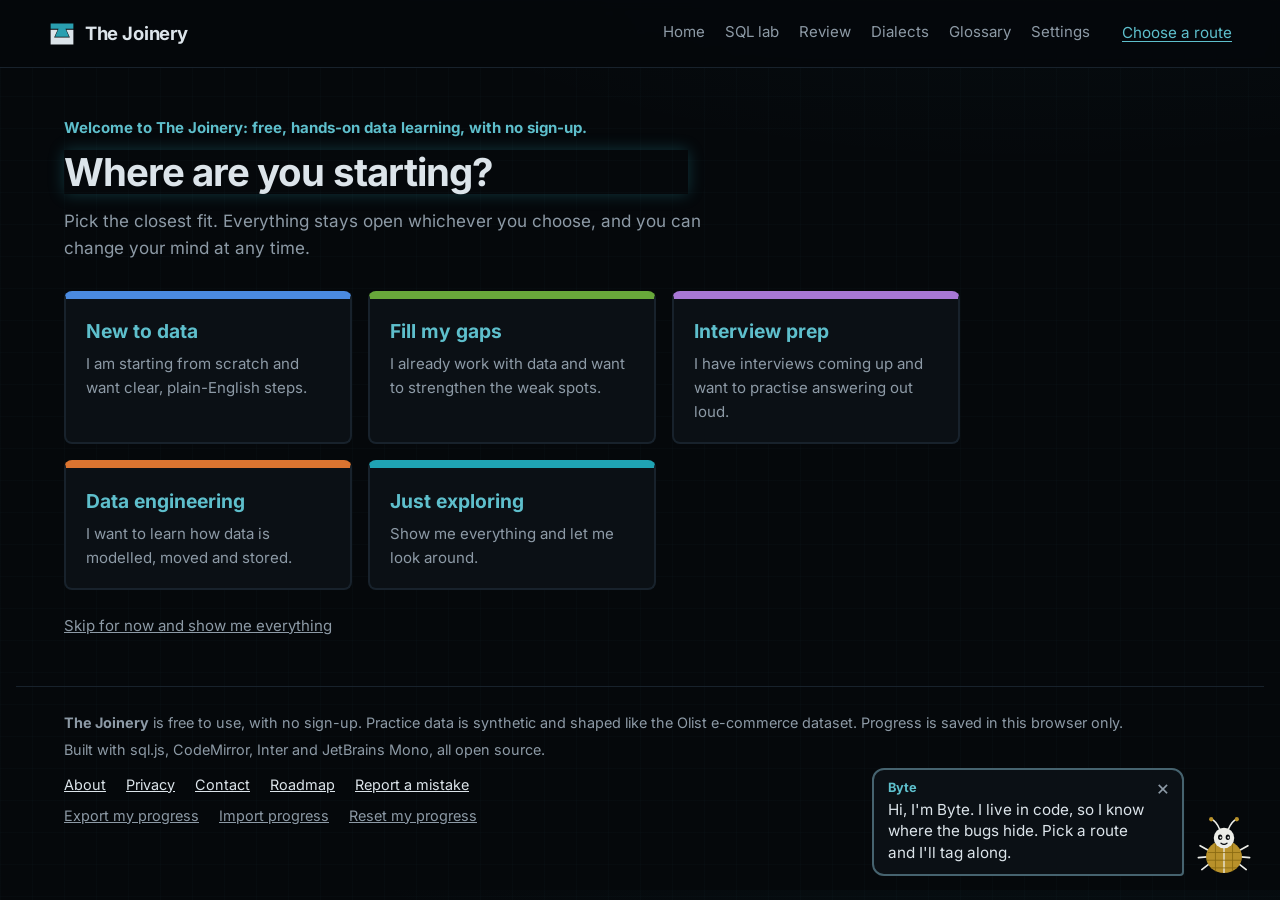
==== commit 8b83142c: "Add files via upload" ====
--- a/index.html
+++ b/index.html
@@ -1,5 +1,5 @@
 <!DOCTYPE html>
-<html lang="en-GB">
+<html lang="en-GB" data-theme="dark">
 <head>
   <meta charset="utf-8">
   <meta name="viewport" content="width=device-width, initial-scale=1">
@@ -17,16 +17,10 @@
   <meta property="og:image:height" content="630">
   <meta property="og:image:alt" content="The Joinery, with Byte the beetle: learn data skills, free, in your browser.">
   <meta name="twitter:card" content="summary_large_image">
-  <link rel="icon" href="data:image/svg+xml,%3Csvg%20xmlns=%27http://www.w3.org/2000/svg%27%20viewBox=%270%200%2032%2032%27%3E%3Crect%20width=%2732%27%20height=%2732%27%20rx=%276%27%20fill=%27%23ECEDE8%27/%3E%3Cpath%20d=%27M3%204H29V10H20L24%2019H8L12%2010H3Z%27%20fill=%27%23B8912A%27/%3E%3Cpath%20d=%27M3%2011H11L7%2020H25L21%2011H29V28H3Z%27%20fill=%27%2325282C%27/%3E%3C/svg%3E">
-  <!-- Sets light or dark before the page paints, so there is no flash. -->
+  <link rel="icon" href="data:image/svg+xml,%3Csvg%20xmlns=%27http://www.w3.org/2000/svg%27%20viewBox=%270%200%2032%2032%27%3E%3Crect%20width=%2732%27%20height=%2732%27%20rx=%276%27%20fill=%27%2305080B%27/%3E%3Cpath%20d=%27M3%204H29V10H20L24%2019H8L12%2010H3Z%27%20fill=%27%232A9FB0%27/%3E%3Cpath%20d=%27M3%2011H11L7%2020H25L21%2011H29V28H3Z%27%20fill=%27%23E2E9EF%27/%3E%3C/svg%3E">
+  <!-- Applies the saved text size before the page paints, so there is no jump. -->
   <script>
     (function () {
-      var theme = null;
-      try { theme = window.localStorage.getItem('data-learning-theme'); } catch (e) { /* ignore */ }
-      if (theme !== 'dark' && theme !== 'light') {
-        theme = window.matchMedia && window.matchMedia('(prefers-color-scheme: dark)').matches ? 'dark' : 'light';
-      }
-      document.documentElement.setAttribute('data-theme', theme);
       try {
         var st = JSON.parse(window.localStorage.getItem('data-learning-settings') || '{}');
         if (st.text === 'large' || st.text === 'larger') document.documentElement.setAttribute('data-text', st.text);
@@ -40,6 +34,8 @@
   <a class="skip" href="#view">Skip to content</a>
   <header class="top">
     <a class="brand" href="#/home"><svg class="mark-logo" viewBox="0 0 32 32" width="28" height="28" aria-hidden="true" focusable="false"><path class="m-tail" d="M3 4H29V10H20L24 19H8L12 10H3Z"/><path class="m-board" d="M3 11H11L7 20H25L21 11H29V28H3Z"/></svg><span>The Joinery</span></a>
+    <button type="button" class="menu-btn" id="menu-btn" aria-expanded="false" aria-controls="top-menu">Menu</button>
+    <div class="top-menu" id="top-menu">
     <nav aria-label="Main">
       <a href="#/home" data-nav="home">Home</a>
       <a href="#/lab" data-nav="lab">SQL lab</a>
@@ -49,14 +45,14 @@
       <a href="#/settings" data-nav="settings">Settings</a>
     </nav>
     <a href="#/start" class="route-link" id="route-link">Choose a route</a>
-    <button type="button" class="theme-toggle" id="theme-toggle" aria-pressed="false">Dark mode</button>
+    </div>
   </header>
 
   <main id="view" tabindex="-1"></main>
 
   <footer class="foot">
     <p><strong>The Joinery</strong> is free to use, with no sign-up. Practice data is synthetic and shaped like the Olist e-commerce dataset. Progress is saved in this browser only.</p>
-    <p class="credits">Built with sql.js, CodeMirror, Atkinson Hyperlegible and JetBrains Mono, all open source.</p>
+    <p class="credits">Built with sql.js, CodeMirror, Inter and JetBrains Mono, all open source.</p>
     <nav class="foot-links" aria-label="About and help">
       <a href="#/about">About</a>
       <a href="#/privacy">Privacy</a>
--- a/css/styles.css
+++ b/css/styles.css
@@ -1,46 +1,33 @@
-/* Fonts are stored locally in /vendor/fonts so the site works offline. */
-@font-face { font-family: 'Atkinson Hyperlegible'; font-weight: 400; font-display: swap;
-  src: url('../vendor/fonts/atkinson-hyperlegible-latin-400-normal.woff2') format('woff2'); }
-@font-face { font-family: 'Atkinson Hyperlegible'; font-weight: 700; font-display: swap;
-  src: url('../vendor/fonts/atkinson-hyperlegible-latin-700-normal.woff2') format('woff2'); }
+/* Fonts are stored locally in /vendor/fonts so the site works offline. Inter is a variable font: one file, every weight. */
+@font-face { font-family: 'Inter'; font-weight: 100 900; font-display: swap;
+  src: url('../vendor/fonts/inter-latin-wght-normal.woff2') format('woff2'); }
 @font-face { font-family: 'JetBrains Mono'; font-weight: 400; font-display: swap;
   src: url('../vendor/fonts/jetbrains-mono-latin-400-normal.woff2') format('woff2'); }
 @font-face { font-family: 'JetBrains Mono'; font-weight: 600; font-display: swap;
   src: url('../vendor/fonts/jetbrains-mono-latin-600-normal.woff2') format('woff2'); }
 
-:root {
-  /* Workshop palette for The Joinery. Variable names are kept from the first version. */
-  --mist: #ECEDE8;      /* ash: page */
-  --paper: #FAFAF7;     /* panels */
-  --ink: #25282C;       /* graphite: text, primary buttons */
-  --moss: #5C6058;      /* secondary text */
-  --pine: #6A4A2E;      /* walnut: SQL keywords, links, headings */
-  --marigold: #B8912A;  /* brass: progress, marks, highlights (never text) */
-  --focus: #8A6A12;     /* dark brass: keyboard focus ring */
-  --rule: #C9CBC3;      /* lines */
-  --editor: #1F2226;    /* the query editor */
-  --brick: #A63A29;     /* errors */
-  --on-ink: #FFFFFF;
-  --on-pine: #FFFFFF;
-  --on-gold: #25282C;
-  --body: 'Atkinson Hyperlegible', Verdana, sans-serif;
+:root, [data-theme="dark"] {
+  /* Night console palette: near-black with a soft cyan glow. Colour lives in glowing outlines, not solid blocks.
+     The site is dark only. Variable names are kept from the first version so nothing else has to change. */
+  --mist: #05080B;      /* page: near-black with a hint of blue */
+  --paper: #0B1015;     /* panels and cards */
+  --ink: #DCE4EA;       /* main text */
+  --moss: #8D9AA6;      /* secondary text */
+  --pine: #5EBFCC;      /* soft cyan: SQL keywords, links, headings */
+  --marigold: #2A9FB0;  /* glow cyan: outlines, progress, marks */
+  --focus: #7FD3DE;     /* keyboard focus ring */
+  --rule: #18222C;      /* lines */
+  --edge: #46636F;      /* outlines of buttons and inputs: soft, but still easy to see */
+  --editor: #020406;    /* the query editor */
+  --brick: #F28B8B;     /* errors */
+  --glow: rgba(42, 159, 176, .30);
+  --fill: rgba(42, 159, 176, .08);       /* the faint tint inside a glowing outline */
+  --fill-strong: rgba(42, 159, 176, .16);
+  --on-ink: #05080B;
+  --on-pine: #05080B;
+  --on-gold: #05080B;
+  --body: 'Inter', system-ui, 'Segoe UI', sans-serif;
   --code: 'JetBrains Mono', Consolas, monospace;
-  color-scheme: light;
-}
-[data-theme="dark"] {
-  --mist: #17191B;
-  --paper: #202326;
-  --ink: #ECEDE8;
-  --moss: #A9ADA4;
-  --pine: #D9B48A;
-  --marigold: #D4AC45;
-  --focus: #D4AC45;
-  --rule: #34383C;
-  --editor: #121416;
-  --brick: #FF9B87;
-  --on-ink: #17191B;
-  --on-pine: #17191B;
-  --on-gold: #17191B;
   color-scheme: dark;
 }
 html[data-text="large"] { font-size: 112.5%; }
@@ -49,11 +36,19 @@
 * { box-sizing: border-box; }
 [hidden] { display: none !important; }
 html { -webkit-text-size-adjust: 100%; }
-body { margin: 0; background: var(--mist); color: var(--ink); font-family: var(--body); font-size: 1.0625rem; line-height: 1.55; }
+body { margin: 0; color: var(--ink); font-family: var(--body); font-size: .9375rem; line-height: 1.6;
+  font-feature-settings: 'cv05', 'cv08'; -webkit-font-smoothing: antialiased; -moz-osx-font-smoothing: grayscale;
+  /* a faint grid and one soft glow at the top: the "console" feel, kept quiet so text stays easy to read */
+  background-color: var(--mist);
+  background-image:
+    radial-gradient(70rem 32rem at 80% -12rem, rgba(42, 159, 176, .06), transparent 70%),
+    linear-gradient(rgba(94, 191, 204, .02) 1px, transparent 1px),
+    linear-gradient(90deg, rgba(94, 191, 204, .02) 1px, transparent 1px);
+  background-size: auto, 32px 32px, 32px 32px; }
 h1, h2, p, ul, ol, dl, dd { margin: 0; padding: 0; }
 ul, ol { list-style: none; }
 a { color: var(--pine); }
-:focus-visible { outline: 3px solid var(--focus); outline-offset: 2px; }
+:focus-visible { outline: 3px solid var(--focus); outline-offset: 2px; box-shadow: 0 0 16px var(--glow); }
 .sr { position: absolute; width: 1px; height: 1px; overflow: hidden; clip: rect(0 0 0 0); white-space: nowrap; }
 .skip { position: absolute; left: -999px; top: 0; background: var(--ink); color: var(--on-ink); padding: .5rem 1rem; z-index: 10; }
 .skip:focus { left: 0; }
@@ -64,21 +59,21 @@
 .top nav { display: flex; flex-wrap: wrap; gap: .25rem 1.25rem; }
 .top nav a { color: var(--moss); text-decoration: none; padding: .25rem 0; border-bottom: 3px solid transparent; }
 .top nav a:hover { color: var(--ink); }
-.top nav a[aria-current="page"] { color: var(--ink); border-bottom-color: var(--marigold); }
+.top nav a[aria-current="page"] { color: var(--ink); border-bottom-color: var(--marigold); box-shadow: 0 6px 12px -8px var(--glow); }
 
 main { padding: clamp(1.5rem, 4vw, 3rem) clamp(1rem, 4vw, 3rem) 3rem; max-width: 78rem; margin: 0 auto; outline: none; }
-h1 { font-size: clamp(1.75rem, 4.5vw, 2.75rem); line-height: 1.12; letter-spacing: -0.015em; max-width: 22ch; }
-.lede { margin-top: .9rem; max-width: 60ch; color: var(--moss); font-size: 1.125rem; }
+h1 { font-size: clamp(1.6rem, 4vw, 2.4rem); line-height: 1.15; letter-spacing: -0.025em; font-weight: 700; max-width: 24ch; }
+.lede { margin-top: .9rem; max-width: 62ch; color: var(--moss); font-size: 1.0625rem; }
 
 /* ---------- buttons ---------- */
-.btn { font: inherit; font-weight: 700; display: inline-block; padding: .6rem 1.1rem; border-radius: 6px; border: 2px solid var(--ink); background: transparent; color: var(--ink); cursor: pointer; text-decoration: none; }
-.btn:hover { background: var(--ink); color: var(--on-ink); }
-.btn.primary { background: var(--ink); border-color: var(--ink); color: var(--on-ink); }
-.btn.primary:hover { background: var(--pine); border-color: var(--pine); color: var(--on-pine); }
+.btn { font: inherit; font-weight: 700; display: inline-block; padding: .6rem 1.1rem; border-radius: 6px; border: 2px solid var(--edge); background: transparent; color: var(--ink); cursor: pointer; text-decoration: none; }
+.btn:hover { background: var(--fill); border-color: var(--marigold); color: var(--ink); }
+.btn.primary { background: var(--fill); border-color: var(--marigold); color: var(--pine); box-shadow: 0 0 14px var(--glow), inset 0 0 12px var(--fill); }
+.btn.primary:hover { background: var(--fill-strong); border-color: var(--pine); color: var(--ink); box-shadow: 0 0 22px var(--glow), inset 0 0 14px var(--fill); }
 .link { font: inherit; background: none; border: 0; padding: 0; color: var(--moss); text-decoration: underline; cursor: pointer; }
 .actions { display: flex; flex-wrap: wrap; align-items: center; gap: .6rem .75rem; margin-top: 1rem; }
 .keys { color: var(--moss); font-size: .9rem; }
-.badge { display: inline-block; vertical-align: middle; font-size: .8rem; font-weight: 700; letter-spacing: 0; background: var(--marigold); color: var(--on-gold); padding: .1rem .5rem; border-radius: 3px; }
+.badge { display: inline-block; vertical-align: middle; font-size: .8rem; font-weight: 700; letter-spacing: 0; background: var(--fill); color: var(--pine); box-shadow: inset 0 0 0 1px var(--marigold); padding: .1rem .5rem; border-radius: 3px; }
 
 /* ---------- path (home): the topics laid out as one query ---------- */
 .intro-actions { display: flex; flex-wrap: wrap; align-items: center; gap: .75rem 1.25rem; margin-top: 1.5rem; }
@@ -95,11 +90,11 @@
 .ex-list a { display: inline-flex; align-items: center; gap: .5rem; color: var(--ink); text-decoration: none; padding: .2rem 0; }
 .ex-list a:hover { text-decoration: underline; }
 .mark { width: .8rem; height: .8rem; border: 2px solid var(--moss); border-radius: 50%; flex: none; }
-.ex-list a.done .mark { background: var(--marigold); border-color: var(--ink); }
+.ex-list a.done .mark { background: var(--fill-strong); border-color: var(--marigold); }
 
 .also { display: grid; grid-template-columns: repeat(auto-fit, minmax(16rem, 1fr)); gap: 1rem; margin-top: 2.5rem; }
 .also-item { display: block; background: var(--paper); border: 1px solid var(--rule); border-radius: 8px; padding: 1.1rem 1.25rem; text-decoration: none; color: var(--ink); }
-.also-item:hover { border-color: var(--ink); }
+.also-item:hover { border-color: var(--marigold); box-shadow: 0 0 12px var(--glow); }
 .also-item h2 { font-size: 1.125rem; color: var(--pine); }
 .also-item p { color: var(--moss); margin-top: .25rem; }
 
@@ -108,7 +103,7 @@
 .crumb { color: var(--moss); font-size: .95rem; margin-bottom: .6rem; }
 .kw { font-family: var(--code); font-weight: 600; color: var(--pine); }
 .task h1 { font-size: clamp(1.5rem, 3.4vw, 2.1rem); }
-.prompt { margin-top: .9rem; font-size: 1.125rem; max-width: 52ch; }
+.prompt { margin-top: .9rem; font-size: 1.0625rem; max-width: 56ch; }
 .hint, .model { margin-top: 1rem; }
 summary { cursor: pointer; font-weight: 700; color: var(--pine); }
 .hint p { margin-top: .4rem; max-width: 52ch; }
@@ -119,9 +114,9 @@
 .cols { display: block; font-family: var(--code); font-size: .82rem; color: var(--moss); overflow-wrap: anywhere; margin-top: .15rem; }
 .schema-note { font-size: .9rem; color: var(--moss); margin-top: .5rem; }
 
-.CodeMirror { font-family: var(--code); font-size: .95rem; line-height: 1.6; height: auto; min-height: 11rem; background: var(--editor); color: #ECEDE8; border-radius: 8px; padding: .5rem 0; }
+.CodeMirror { font-family: var(--code); font-size: .9rem; line-height: 1.6; height: auto; min-height: 11rem; background: var(--editor); color: #ECEDE8; border-radius: 8px; padding: .5rem 0; }
 .CodeMirror-scroll { min-height: 11rem; }
-.CodeMirror-gutters { background: var(--editor); border-right: 1px solid #34383C; }
+.CodeMirror-gutters { background: var(--editor); border-right: 1px solid #1C2833; }
 .CodeMirror-linenumber { color: #8A8F95; }
 .CodeMirror-cursor { border-left: 2px solid #E0B84A; }
 .CodeMirror-selected, .CodeMirror-focused .CodeMirror-selected { background: #3A3E44; }
@@ -133,14 +128,14 @@
 .CodeMirror-focused { outline: 3px solid var(--focus); outline-offset: 2px; }
 
 .feedback { margin-top: 1rem; padding: .7rem .9rem; border-left: 5px solid var(--moss); background: var(--paper); border-radius: 0 6px 6px 0; max-width: 70ch; }
-.feedback.good { border-left-color: var(--marigold); font-weight: 700; }
+.feedback.good { border-left-color: var(--marigold); font-weight: 700; box-shadow: -6px 0 18px -10px var(--glow); }
 .feedback.bad { border-left-color: var(--brick); color: var(--brick); }
 #result { margin-top: 1rem; }
 .empty { color: var(--moss); }
 .table-wrap { overflow: auto; max-height: 24rem; background: var(--paper); border: 1px solid var(--rule); border-radius: 8px; }
 table { border-collapse: collapse; width: 100%; font-family: var(--code); font-size: .85rem; }
 th, td { text-align: left; padding: .4rem .75rem; border-bottom: 1px solid var(--rule); white-space: nowrap; }
-th { position: sticky; top: 0; background: var(--ink); color: var(--on-ink); font-weight: 600; }
+th { position: sticky; top: 0; background: #0D161D; color: var(--pine); font-weight: 600; border-bottom: 1px solid var(--marigold); }
 tbody tr:last-child td { border-bottom: 0; }
 td.null { color: var(--moss); font-style: italic; }
 .row-note { font-size: .9rem; color: var(--moss); margin-top: .4rem; }
@@ -157,18 +152,18 @@
 .slots { margin-top: 1rem; background: var(--editor); border-radius: 8px; padding: .9rem; min-height: 7rem; display: flex; flex-direction: column; align-items: flex-start; gap: .4rem; }
 .slots .empty { color: #A9ADA4; }
 .pool { display: flex; flex-wrap: wrap; gap: .5rem; margin-top: 1rem; min-height: 2.75rem; }
-.chip { font-family: var(--code); font-size: .88rem; text-align: left; background: var(--paper); color: var(--ink); border: 2px solid var(--ink); border-radius: 6px; padding: .45rem .7rem; cursor: pointer; overflow-wrap: anywhere; }
-.chip:hover { background: var(--marigold); color: var(--on-gold); }
+.chip { font-family: var(--code); font-size: .88rem; text-align: left; background: var(--paper); color: var(--ink); border: 2px solid var(--edge); border-radius: 6px; padding: .45rem .7rem; cursor: pointer; overflow-wrap: anywhere; }
+.chip:hover { background: var(--fill); border-color: var(--marigold); color: var(--ink); }
 .chip.placed { background: transparent; color: #ECEDE8; border-color: #4A4F55; }
 .chip.placed:hover { background: #3A3E44; }
 .chip .n { color: #E0B84A; margin-right: .7rem; }
 
 /* ---------- glossary ---------- */
 .g-controls { display: flex; flex-wrap: wrap; gap: .75rem 1rem; align-items: center; margin-top: 1.5rem; }
-#g-search { font: inherit; padding: .55rem .8rem; border: 2px solid var(--ink); border-radius: 6px; background: var(--paper); color: var(--ink); min-width: min(100%, 16rem); }
+#g-search { font: inherit; padding: .55rem .8rem; border: 2px solid var(--edge); border-radius: 6px; background: var(--paper); color: var(--ink); min-width: min(100%, 16rem); }
 .g-groups { display: flex; flex-wrap: wrap; gap: .4rem; }
 .pill { font: inherit; padding: .35rem .8rem; border-radius: 999px; border: 1px solid var(--moss); background: transparent; color: var(--ink); cursor: pointer; }
-.pill.on { background: var(--ink); border-color: var(--ink); color: var(--on-ink); }
+.pill.on { background: var(--fill); border-color: var(--marigold); color: var(--ink); box-shadow: 0 0 10px var(--glow); }
 .terms { margin-top: 1.5rem; border-top: 1px solid var(--rule); }
 .term { padding: 1.1rem 0; border-bottom: 1px solid var(--rule); max-width: 70ch; }
 .term dt { font-weight: 700; font-size: 1.2rem; display: flex; flex-wrap: wrap; gap: .25rem 1rem; align-items: baseline; }
@@ -197,10 +192,10 @@
 .theme-toggle:hover { color: var(--ink); border-color: var(--ink); }
 .nav-count { display: inline-block; min-width: 1.25rem; padding: 0 .35rem; margin-left: .25rem; border-radius: 999px; background: var(--marigold); color: var(--on-gold); font-size: .8rem; font-weight: 700; text-align: center; line-height: 1.35; }
 .btn.quiet { border-color: var(--rule); color: var(--moss); }
-.btn.quiet:hover { background: var(--ink); border-color: var(--ink); color: var(--on-ink); }
+.btn.quiet:hover { background: var(--fill); border-color: var(--marigold); color: var(--ink); }
 .btn:disabled { opacity: .5; cursor: default; }
 .btn:disabled:hover { background: transparent; color: var(--ink); }
-.btn.primary:disabled:hover { background: var(--ink); color: var(--on-ink); }
+.btn.primary:disabled:hover { background: var(--fill); color: var(--pine); }
 
 /* ---------- home: today and due markers ---------- */
 .today { margin-top: 2rem; background: var(--paper); border: 1px solid var(--rule); border-left: 5px solid var(--marigold); border-radius: 0 8px 8px 0; padding: .9rem 1.25rem; max-width: 34rem; }
@@ -267,9 +262,9 @@
 .try-out .tried { margin-bottom: .5rem; }
 .q-code { margin-top: .75rem; font-size: .95rem; max-width: 46rem; }
 .opts { display: grid; gap: .6rem; margin-top: 1rem; max-width: 46rem; }
-.opt { font: inherit; text-align: left; background: var(--paper); color: var(--ink); border: 2px solid var(--ink); border-radius: 6px; padding: .6rem .8rem; cursor: pointer; }
+.opt { font: inherit; text-align: left; background: var(--paper); color: var(--ink); border: 2px solid var(--edge); border-radius: 6px; padding: .6rem .8rem; cursor: pointer; }
 .opt code { font-family: var(--code); font-size: .88rem; white-space: pre-wrap; overflow-wrap: anywhere; }
-.opt:hover:not(:disabled) { background: var(--marigold); color: var(--on-gold); }
+.opt:hover:not(:disabled) { background: var(--fill); border-color: var(--marigold); color: var(--ink); }
 .opt.right { border-color: var(--pine); box-shadow: inset 6px 0 0 var(--marigold); }
 .opt.wrong { border-color: var(--rule); color: var(--moss); text-decoration: line-through; }
 #after { margin-top: 1rem; }
@@ -286,7 +281,7 @@
 .start { max-width: 56rem; }
 .route-grid { display: grid; grid-template-columns: repeat(auto-fit, minmax(16rem, 1fr)); gap: 1rem; margin-top: 1.75rem; }
 .route-card { font: inherit; text-align: left; display: flex; flex-direction: column; gap: .35rem; background: var(--paper); color: var(--ink); border: 2px solid var(--rule); border-radius: 8px; padding: 1.1rem 1.25rem; cursor: pointer; }
-.route-card:hover { border-color: var(--ink); }
+.route-card:hover { border-color: var(--marigold); box-shadow: 0 0 12px var(--glow); }
 .route-card.on { border-color: var(--pine); box-shadow: inset 6px 0 0 var(--marigold); }
 .rc-name { font-size: 1.2rem; font-weight: 700; color: var(--pine); }
 .rc-blurb { color: var(--moss); }
@@ -338,14 +333,14 @@
 .route-steps .cp a { display: flex; flex-direction: column; gap: .2rem; padding: 0 .25rem .5rem 0; border-radius: 6px; background: none; }
 .route-steps .cp a:hover .st-label { text-decoration: underline; }
 .cp-dot { width: 2.2rem; height: 2.2rem; border-radius: 50%; display: grid; place-items: center; font-weight: 700; border: 3px solid var(--rule); background: var(--paper); color: var(--moss); position: relative; z-index: 1; margin-bottom: .35rem; }
-.cp.done .cp-dot { background: var(--marigold); border-color: var(--marigold); color: var(--on-gold); }
-.cp.here .cp-dot { border-color: var(--ink); color: var(--ink); background: var(--paper); box-shadow: 0 0 0 4px var(--mist), 0 0 0 6px var(--marigold); }
+.cp.done .cp-dot { background: var(--fill-strong); border-color: var(--marigold); color: var(--pine); box-shadow: 0 0 12px var(--glow); }
+.cp.here .cp-dot { border-color: var(--ink); color: var(--ink); background: var(--paper); box-shadow: 0 0 0 4px var(--mist), 0 0 0 6px var(--marigold), 0 0 22px var(--glow); }
 .cp-state { font-size: .85rem; color: var(--moss); }
 .cp.here .cp-state { color: var(--ink); font-weight: 700; }
 .cp.ahead .st-label { color: var(--moss); }
 
-/* ---------- lab: panes and small-screen tabs ---------- */
-.lab-tabs { display: none; }
+/* ---------- lab: panes ---------- */
+.tables-btn { display: none; }
 .work { min-width: 0; }
 .pane-result > :first-child { margin-top: 1rem; }
 .schema-diagram { margin: .75rem 0 0; }
@@ -386,13 +381,7 @@
   .cp:not(:last-child)::after { top: 2.4rem; bottom: -.4rem; left: 1.05rem; right: auto; width: 3px; height: auto; }
   .route-steps .cp a { display: grid; grid-template-columns: 2.2rem 1fr; column-gap: .9rem; padding-bottom: .9rem; }
   .cp-dot { grid-row: 1 / span 3; margin: 0; }
-  .lab-tabs { display: flex; grid-column: 1 / -1; position: sticky; top: 0; z-index: 2; background: var(--mist); border-bottom: 1px solid var(--rule); gap: 0; }
-  .lab-tabs [role="tab"] { flex: 1; font: inherit; font-weight: 700; background: none; border: 0; border-bottom: 3px solid transparent; color: var(--moss); padding: .7rem .5rem; cursor: pointer; }
-  .lab-tabs [role="tab"][aria-selected="true"] { color: var(--ink); border-bottom-color: var(--marigold); }
   .lab { gap: 1rem; }
-  .lab[data-pane="task"] .pane-query, .lab[data-pane="task"] .pane-result,
-  .lab[data-pane="query"] .pane-task, .lab[data-pane="query"] .pane-result,
-  .lab[data-pane="result"] .pane-task, .lab[data-pane="result"] .pane-query { display: none; }
   .clause-diagram { grid-template-columns: repeat(2, minmax(0, 1fr)); gap: .5rem 1rem; }
   .shortcuts { grid-template-columns: minmax(0, 1fr); gap: .1rem; }
   .shortcuts dd { margin-bottom: .6rem; }
@@ -402,16 +391,16 @@
 .glossary h1 { max-width: none; }
 .g-controls { justify-content: space-between; }
 #g-search { flex: 1 1 18rem; max-width: 30rem; }
-.g-modes { display: inline-flex; border: 2px solid var(--ink); border-radius: 6px; overflow: hidden; }
+.g-modes { display: inline-flex; border: 2px solid var(--edge); border-radius: 6px; overflow: hidden; }
 .seg { font: inherit; font-weight: 700; background: transparent; color: var(--ink); border: 0; padding: .5rem .9rem; cursor: pointer; }
-.seg + .seg { border-left: 2px solid var(--ink); }
-.seg.on { background: var(--ink); color: var(--on-ink); }
+.seg + .seg { border-left: 2px solid var(--edge); }
+.seg.on { background: var(--fill); color: var(--pine); box-shadow: inset 0 0 0 1px var(--marigold), 0 0 10px var(--glow); }
 .seg-n, .pill-n { font-weight: 400; opacity: 1; font-size: .85em; }
 .seg:not(.on) .seg-n, .pill:not(.on) .pill-n { color: var(--moss); }
 .glossary > .g-groups { margin-top: 1rem; }
 .g-count { margin-top: .75rem; color: var(--moss); min-height: 1.2em; }
 .g-area { margin-top: 2rem; }
-.g-area-head { display: flex; align-items: baseline; gap: 1rem; border-bottom: 2px solid var(--ink); padding-bottom: .35rem; }
+.g-area-head { display: flex; align-items: baseline; gap: 1rem; border-bottom: 2px solid var(--edge); padding-bottom: .35rem; }
 .g-area-head h2 { font-size: 1.35rem; }
 .g-blurb { color: var(--moss); margin-top: .4rem; }
 .g-index { display: grid; grid-template-columns: repeat(auto-fill, minmax(17rem, 1fr)); gap: 0 2rem; margin-top: .5rem; }
@@ -442,7 +431,7 @@
 .t-say { border-left: 5px solid var(--marigold); border-radius: 0 8px 8px 0; }
 .t-rel { display: flex; flex-wrap: wrap; gap: .45rem; }
 .t-rel a { text-decoration: none; color: var(--ink); border: 1px solid var(--moss); border-radius: 999px; padding: .2rem .7rem; font-size: .95rem; }
-.t-rel a:hover { background: var(--ink); color: var(--on-ink); border-color: var(--ink); }
+.t-rel a:hover { background: var(--fill); color: var(--ink); border-color: var(--marigold); }
 
 @media (max-width: 860px) {
   .t-grid { grid-template-columns: minmax(0, 1fr); gap: 1.75rem; }
@@ -470,11 +459,11 @@
 [data-theme="dark"] .byte { color: #ECEDE8; }
 [data-theme="dark"] .byte-svg .b-head, [data-theme="dark"] .byte-svg .b-line { fill: #ECEDE8; stroke: #ECEDE8; }
 [data-theme="dark"] .byte-svg .b-head { stroke: none; }
-[data-theme="dark"] .byte-svg .b-white { fill: #17191B; }
+[data-theme="dark"] .byte-svg .b-white { fill: #05080B; }
 [data-theme="dark"] .byte-svg .b-eyes circle { fill: #ECEDE8; }
-[data-theme="dark"] .byte-svg .b-mouth { stroke: #17191B; }
-[data-theme="dark"] .byte-svg .b-grin { fill: #17191B; }
-.byte-bubble { order: 1; position: relative; background: var(--paper); color: var(--ink); border: 2px solid var(--ink); border-radius: 12px 12px 4px 12px; padding: .6rem 2.1rem .7rem .85rem; font-size: .95rem; line-height: 1.4; }
+[data-theme="dark"] .byte-svg .b-mouth { stroke: #05080B; }
+[data-theme="dark"] .byte-svg .b-grin { fill: #05080B; }
+.byte-bubble { order: 1; position: relative; background: var(--paper); color: var(--ink); border: 2px solid var(--edge); border-radius: 12px 12px 4px 12px; padding: .6rem 2.1rem .7rem .85rem; font-size: .95rem; line-height: 1.4; }
 .byte-name { font-weight: 700; font-size: .8rem; color: var(--pine); }
 .byte-text { margin-top: .1rem; }
 .byte-act { font: inherit; font-weight: 700; font-size: .9rem; margin-top: .5rem; background: var(--ink); color: var(--on-ink); border: 0; border-radius: 6px; padding: .35rem .7rem; cursor: pointer; }
@@ -556,7 +545,7 @@
 .as-table { margin-top: .9rem; }
 .as-table summary { font-size: .92rem; }
 .as-table table { margin-top: .5rem; font-family: var(--body); font-size: .9rem; }
-.as-table th { position: static; background: none; color: var(--ink); border-bottom: 2px solid var(--ink); }
+.as-table th { position: static; background: none; color: var(--ink); border-bottom: 2px solid var(--edge); }
 .q-chart { width: 100%; height: auto; display: block; margin-top: .75rem; overflow: visible; }
 .q-grid { stroke: var(--rule); stroke-width: 1; }
 .q-axis { font-size: 11px; fill: var(--moss); font-family: var(--body); }
@@ -575,10 +564,10 @@
 .cal-cell.lvl-2 { background: #A57F55; }
 .cal-cell.lvl-3 { background: #6A4A2E; }
 .cal-cell.is-today { box-shadow: 0 0 0 2px var(--ink); }
-[data-theme="dark"] .cal-cell.lvl-0 { background: #2C2F33; }
-[data-theme="dark"] .cal-cell.lvl-1 { background: #5C4A36; }
-[data-theme="dark"] .cal-cell.lvl-2 { background: #9B7A55; }
-[data-theme="dark"] .cal-cell.lvl-3 { background: #D9B48A; }
+[data-theme="dark"] .cal-cell.lvl-0 { background: #1A2530; }
+[data-theme="dark"] .cal-cell.lvl-1 { background: #135A66; }
+[data-theme="dark"] .cal-cell.lvl-2 { background: #1F98A8; }
+[data-theme="dark"] .cal-cell.lvl-3 { background: #8BEAF3; }
 .cal-key { display: flex; align-items: center; gap: 3px; font-size: .85rem; color: var(--moss); margin-top: .6rem; }
 .cal-key .cal-cell { width: 12px; height: 12px; }
 .need { margin-top: .75rem; border-top: 1px solid var(--rule); }
@@ -614,10 +603,10 @@
 .lab-index .more-topics { margin-top: 2rem; }
 
 /* ---------- editor frame ---------- */
-.CodeMirror { border: 2px solid var(--ink); box-shadow: 0 0 0 4px var(--paper), 0 0 0 5px var(--rule); }
-[data-theme="dark"] .CodeMirror { border-color: #4A4F55; box-shadow: 0 0 0 4px var(--mist), 0 0 0 5px #3A3E44; }
+.CodeMirror { border: 2px solid var(--edge); box-shadow: 0 0 0 4px var(--paper), 0 0 0 5px var(--rule); }
+[data-theme="dark"] .CodeMirror { border-color: #1E2B36; box-shadow: 0 0 0 4px var(--mist), 0 0 0 5px #131C24; }
 .CodeMirror-focused { border-color: var(--marigold); }
-[data-theme="dark"] .CodeMirror-focused { border-color: var(--marigold); }
+[data-theme="dark"] .CodeMirror-focused { border-color: var(--marigold); box-shadow: 0 0 0 4px var(--mist), 0 0 0 5px var(--marigold), 0 0 28px var(--glow); }
 
 
 /* ---------- accent colours: six areas, each with a job ----------
@@ -666,7 +655,7 @@
 /* topic quiz buttons */
 .topic-quiz { display: grid; grid-template-columns: repeat(auto-fill, minmax(13rem, 1fr)); gap: .75rem; margin: .75rem 0 1.5rem; }
 .topic-btn { font: inherit; text-align: left; display: flex; flex-direction: column; gap: .2rem; background: var(--paper); color: var(--ink); border: 2px solid var(--rule); border-left: 8px solid var(--ac); border-radius: 8px; padding: .75rem .9rem; cursor: pointer; }
-.topic-btn:hover { border-color: var(--ink); border-left-color: var(--ac); }
+.topic-btn:hover { border-color: var(--marigold); border-left-color: var(--ac); box-shadow: 0 0 12px var(--glow); }
 .tb-clause { font-family: var(--code); font-weight: 600; color: var(--pine); }
 .tb-name { font-weight: 700; }
 .tb-meta { color: var(--moss); font-size: .9rem; }
@@ -679,13 +668,13 @@
 .sq-text { margin: 1rem 0; padding: .9rem 1.1rem; background: var(--paper); border-left: 8px solid var(--ac); border-radius: 0 8px 8px 0; font-size: 1.15rem; }
 .sq-opts { display: grid; gap: .6rem; margin-top: 1rem; }
 .sq-opt { font: inherit; text-align: left; background: var(--paper); color: var(--ink); border: 2px solid var(--rule); border-left: 8px solid var(--ac); border-radius: 8px; padding: .75rem 1rem; cursor: pointer; font-weight: 600; }
-.sq-opt:hover:not(:disabled) { border-color: var(--ink); border-left-color: var(--ac); }
+.sq-opt:hover:not(:disabled) { border-color: var(--marigold); border-left-color: var(--ac); }
 .sq-opt:disabled { cursor: default; opacity: 1; }
-.sq-opt.right { border-color: var(--ink); background: var(--mist); }
+.sq-opt.right { border-color: var(--marigold); background: var(--fill); box-shadow: 0 0 12px var(--glow); }
 .sq-opt.wrong { border-style: dashed; }
 .sq-tag { font-weight: 400; color: var(--moss); }
 .sq-feedback { margin-top: 1rem; }
-.sq-feedback.good, .sq-feedback.bad { padding: .75rem 1rem; border: 2px solid var(--ink); border-radius: 8px; background: var(--paper); }
+.sq-feedback.good, .sq-feedback.bad { padding: .75rem 1rem; border: 2px solid var(--edge); border-radius: 8px; background: var(--paper); }
 .sq-actions { margin-top: 1rem; }
 
 /* footer links and info pages */
@@ -697,3 +686,64 @@
 .info li { margin: .35rem 0; }
 .contact-actions { display: flex; flex-wrap: wrap; gap: .6rem; margin: 1rem 0 1.5rem; }
 .info ul { list-style: disc; }
+
+/* ---------- header: one row on wide screens, a Menu button on phones ---------- */
+.menu-btn { display: none; font: inherit; font-weight: 600; background: var(--paper); color: var(--ink); border: 1px solid var(--rule); border-radius: 6px; padding: .4rem .9rem; cursor: pointer; }
+.menu-btn:hover { border-color: var(--marigold); }
+.top-menu { display: flex; flex-wrap: wrap; align-items: center; gap: .5rem 2rem; }
+.top { position: relative; z-index: 35; background: rgba(5, 8, 11, .85); backdrop-filter: blur(6px); -webkit-backdrop-filter: blur(6px); }
+@media (max-width: 860px) {
+  .top { flex-wrap: nowrap; padding-top: .7rem; padding-bottom: .7rem; }
+  .menu-btn { display: inline-block; }
+  .menu-btn[aria-expanded="true"] { border-color: var(--marigold); box-shadow: 0 0 14px var(--glow); }
+  .top-menu { display: none; position: absolute; left: 0; right: 0; top: 100%; z-index: 30; flex-direction: column; align-items: stretch; gap: 0;
+    background: var(--paper); border-bottom: 1px solid var(--rule); padding: .5rem clamp(1rem, 4vw, 3rem) 1rem; box-shadow: 0 18px 30px rgba(0, 0, 0, .45); }
+  .top-menu.open { display: flex; }
+  .top-menu nav { flex-direction: column; gap: 0; }
+  .top-menu nav a { padding: .7rem 0; border-bottom: 1px solid var(--rule); }
+  .top-menu nav a[aria-current="page"] { border-bottom-color: var(--rule); color: var(--pine); box-shadow: inset 3px 0 0 var(--marigold); padding-left: .75rem; }
+  .top-menu .route-link { margin-top: .8rem; }
+}
+
+/* ---------- SQL lab on phones: one flowing page, buttons always in reach ---------- */
+@media (max-width: 860px) {
+  .lab { padding-bottom: 5rem; }
+  .pane { scroll-margin-top: .75rem; }
+  .task h1 { font-size: 1.4rem; }
+  .prompt { margin-top: .5rem; }
+  .hint { margin-top: .6rem; }
+  .pane-query .CodeMirror, .pane-query .CodeMirror-scroll { min-height: 8rem; }
+  .pane-result > :first-child { margin-top: .25rem; }
+  .lab-bar { position: fixed; left: 0; right: 0; bottom: 0; z-index: 25; margin: 0; flex-wrap: nowrap; gap: .5rem;
+    padding: .6rem clamp(1rem, 4vw, 3rem) calc(.6rem + env(safe-area-inset-bottom));
+    background: rgba(5, 8, 11, .94); backdrop-filter: blur(6px); -webkit-backdrop-filter: blur(6px);
+    border-top: 1px solid var(--rule); box-shadow: 0 -10px 24px rgba(0, 0, 0, .35); }
+  .lab-bar .btn { flex: 1 1 auto; padding: .55rem .6rem; font-size: .9rem; white-space: nowrap; }
+  .lab-bar .keys { display: none; }
+  .tables-btn { display: inline-block; flex: 0 0 auto !important; }
+  .tables-btn[aria-expanded="true"] { border-color: var(--marigold); color: var(--ink); }
+  /* the tables list becomes a panel that slides up from the bottom */
+  .tables { margin-top: .9rem; }
+  .tables[open] { position: fixed; left: 0; right: 0; bottom: 0; z-index: 40; margin: 0; max-height: 72vh; overflow-y: auto;
+    background: var(--paper); border-top: 1px solid var(--marigold); border-radius: 12px 12px 0 0;
+    padding: 0 clamp(1rem, 4vw, 3rem) calc(1rem + env(safe-area-inset-bottom));
+    box-shadow: 0 0 0 100vmax rgba(0, 0, 0, .6), 0 -6px 30px var(--glow); }
+  .tables[open] > summary { position: sticky; top: 0; background: var(--paper); padding: .9rem 0 .6rem; display: flex; justify-content: space-between; list-style: none; }
+  .tables[open] > summary::-webkit-details-marker { display: none; }
+  .tables[open] > summary::after { content: 'Close'; font-weight: 600; color: var(--moss); }
+  body:has(.lab) .byte { bottom: 4.6rem; }
+}
+@media (max-width: 860px) and (prefers-reduced-motion: no-preference) {
+  .tables[open] { animation: sheet-up .18s ease-out; }
+  @keyframes sheet-up { from { transform: translateY(20%); opacity: .4; } to { transform: none; opacity: 1; } }
+}
+
+/* on touch screens, a tapped button should not stay lit up */
+@media (hover: none) {
+  .btn:hover { background: transparent; color: var(--ink); }
+  .btn.quiet:hover { border-color: var(--rule); color: var(--moss); }
+  .btn.primary:hover { background: var(--fill); border-color: var(--marigold); color: var(--pine); box-shadow: 0 0 14px var(--glow), inset 0 0 12px var(--fill); }
+}
+
+/* the search box glows when you type in it */
+#g-search:focus { border-color: var(--marigold); box-shadow: 0 0 14px var(--glow); outline: none; }
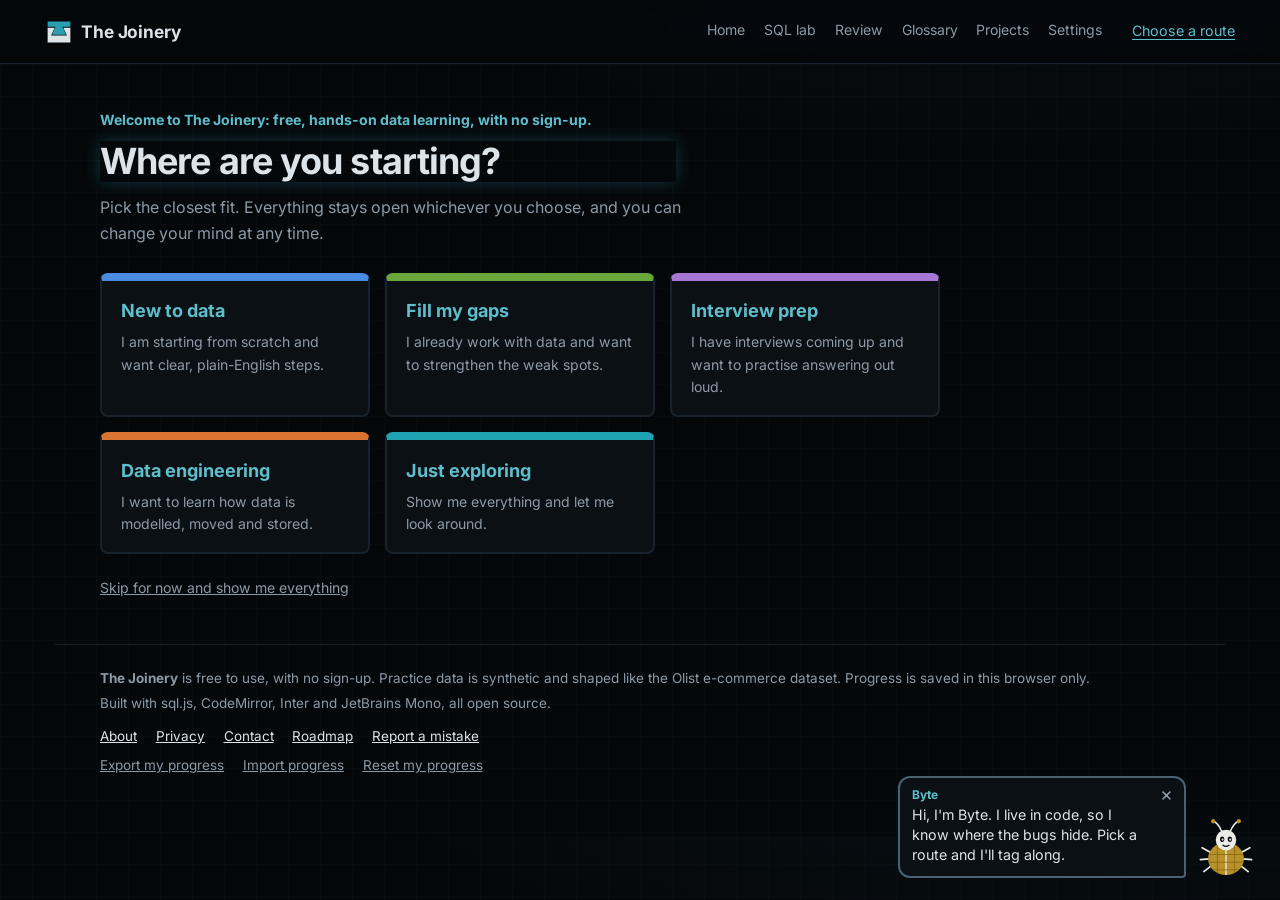
==== commit c53a4e47: "Add files via upload updated interface and added projects hub" ====
--- a/index.html
+++ b/index.html
@@ -40,8 +40,8 @@
       <a href="#/home" data-nav="home">Home</a>
       <a href="#/lab" data-nav="lab">SQL lab</a>
       <a href="#/review" data-nav="review">Review</a>
-      <a href="#/dialects" data-nav="dialects">Dialects</a>
       <a href="#/glossary" data-nav="glossary">Glossary</a>
+      <a href="#/projects" data-nav="projects">Projects</a>
       <a href="#/settings" data-nav="settings">Settings</a>
     </nav>
     <a href="#/start" class="route-link" id="route-link">Choose a route</a>
@@ -78,8 +78,11 @@
   <script src="data/seed.js"></script>
   <script src="data/exercises.js"></script>
   <script src="data/aloud.js"></script>
-  <script src="data/dialects.js"></script>
+  <script src="data/dialect-notes.js"></script>
+  <script src="js/translate.js"></script>
   <script src="data/pages.js"></script>
+  <script src="data/projects.js"></script>
+  <script src="js/markdown.js"></script>
   <script src="data/glossary.js"></script>
   <script src="data/glossary-sql.js"></script>
   <script src="data/glossary-modelling.js"></script>
@@ -95,5 +98,6 @@
   <script src="js/hints.js"></script>
   <script src="js/byte.js"></script>
   <script src="js/app.js"></script>
+  <script src="js/analytics.js"></script>
 </body>
 </html>
--- a/css/styles.css
+++ b/css/styles.css
@@ -30,6 +30,7 @@
   --code: 'JetBrains Mono', Consolas, monospace;
   color-scheme: dark;
 }
+html:not([data-text]) { font-size: 93.75%; } /* standard text size: a touch smaller than the browser default */
 html[data-text="large"] { font-size: 112.5%; }
 html[data-text="larger"] { font-size: 125%; }
 
@@ -747,3 +748,231 @@
 
 /* the search box glows when you type in it */
 #g-search:focus { border-color: var(--marigold); box-shadow: 0 0 14px var(--glow); outline: none; }
+
+/* ---------- SQL lab: "Translate to another database" ---------- */
+.xlate { margin-top: 1.25rem; border: 1px solid var(--rule); border-radius: 8px; background: var(--paper); padding: 0 1rem; }
+.xlate[open] { border-color: var(--edge); padding-bottom: 1rem; }
+.xlate > summary { cursor: pointer; font-weight: 700; color: var(--pine); padding: .75rem 0; }
+.xlate-pick { display: flex; flex-wrap: wrap; border: 2px solid var(--edge); border-radius: 6px; overflow: hidden; margin: .25rem 0 1rem; }
+.xlate-pick .seg { flex: 1 1 auto; }
+.xlate-pick .seg + .seg { border-left: 2px solid var(--edge); }
+.xlate-head { margin: 0 0 .4rem; color: var(--moss); }
+.xlate-head strong { color: var(--ink); }
+.xlate-code { font-family: var(--code); font-size: .85rem; background: var(--editor); color: var(--ink); border: 1px solid var(--marigold);
+  border-radius: 6px; padding: .8rem 1rem; margin: 0; overflow-x: auto; white-space: pre-wrap; word-break: break-word; box-shadow: 0 0 14px var(--glow); }
+.xlate-copy { margin-top: .6rem; }
+.xlate h2 { font-size: .95rem; margin: 1.1rem 0 .3rem; }
+.xlate-list { margin: 0; padding-left: 1.2rem; }
+.xlate-list li { margin: .3rem 0; }
+.xlate-warn li::marker { color: var(--brick); }
+.xlate-small { margin: 1rem 0 0; font-size: .85rem; color: var(--moss); }
+@media (max-width: 860px) { .xlate-pick .seg { flex: 1 1 45%; } .xlate-pick .seg:nth-child(3) { border-left: 0; } .xlate-pick .seg:nth-child(n+3) { border-top: 2px solid var(--edge); } }
+
+/* ---------- glossary: "SQL dialect" comparison ---------- */
+.dialect-compare .dc-group { border-top: 1px solid var(--rule); }
+.dialect-compare .dc-group:last-child { border-bottom: 1px solid var(--rule); }
+.dialect-compare .dc-group > summary { cursor: pointer; font-weight: 700; padding: .7rem 0; color: var(--pine); }
+.dc-row { margin: .4rem 0 1.4rem; }
+.dc-row h3 { font-size: 1rem; margin: 0 0 .4rem; }
+.dc-table { width: 100%; border-collapse: collapse; font-size: .9rem; font-family: var(--body); }
+.dc-table th, .dc-table td { text-align: left; vertical-align: top; padding: .45rem .6rem; border-bottom: 1px solid var(--rule); }
+.dc-table thead th { position: static; background: transparent; color: var(--moss); font-weight: 600; border-bottom: 1px solid var(--edge); }
+.dc-table tbody th { position: static; background: transparent; border-bottom: 1px solid var(--rule); font-weight: 600; color: var(--ink); white-space: nowrap; width: 9.5rem; }
+.dc-table pre { margin: 0; font-family: var(--code); font-size: .82rem; white-space: pre-wrap; word-break: break-word; color: var(--ink); }
+.dc-note { color: var(--moss); margin: .5rem 0 0; }
+@media (max-width: 600px) { .dc-table tbody th { width: auto; white-space: normal; } }
+
+/* ---------- quiz path: levels, mastery and the next step ---------- */
+.mastery { display: flex; flex-direction: column; gap: .35rem; margin: .4rem 0; }
+.mastery-text { font-weight: 600; }
+.mastery-track { display: block; height: 6px; border-radius: 3px; background: var(--rule); overflow: hidden; margin-top: .25rem; }
+.mastery-fill { display: block; height: 100%; background: var(--ac, var(--marigold)); box-shadow: 0 0 8px var(--glow); border-radius: 3px; }
+.sq-next-step { margin: 1.25rem 0 1.5rem; padding: 1rem 1.1rem; border: 1px solid var(--marigold); border-radius: 8px; background: var(--fill); box-shadow: 0 0 16px var(--glow); }
+.sq-why { margin: 0 0 .8rem; }
+.sq-standing { margin-bottom: 1.25rem; }
+.sq-standing h2 { font-size: 1.05rem; margin: 0 0 .3rem; }
+.meta-line { color: var(--moss); margin: .3rem 0; }
+.sq-term { margin: 1rem 0; padding: .9rem 1.1rem; background: var(--paper); border-left: 8px solid var(--ac); border-radius: 0 8px 8px 0; font-size: 1.35rem; font-weight: 700; }
+.sq-code { margin: 1rem 0; white-space: pre-wrap; }
+.sq-opts-long .sq-opt { font-weight: 500; line-height: 1.45; }
+.sq-mastered { color: var(--pine); font-weight: 600; }
+
+/* ---------- glossary: area headings open and close their terms ---------- */
+.g-area-head { margin: 0; font-size: 1.35rem; padding-bottom: 0; }
+.g-toggle { font: inherit; font-weight: 700; color: var(--ink); background: none; border: 0; padding: .5rem 0 .45rem; width: 100%;
+  display: flex; align-items: baseline; gap: .75rem; text-align: left; cursor: pointer; }
+.g-toggle:hover .g-name { color: var(--pine); }
+.g-toggle .tally { font-size: .9rem; font-weight: 400; color: var(--moss); margin-left: auto; }
+.g-chev { display: inline-block; width: .6rem; height: .6rem; border-right: 2px solid var(--ac, var(--marigold)); border-bottom: 2px solid var(--ac, var(--marigold));
+  transform: rotate(-45deg); transition: transform .15s ease; position: relative; top: -.1rem; flex: none; }
+.g-toggle[aria-expanded="true"] .g-chev { transform: rotate(45deg); top: -.25rem; }
+.g-area { margin-top: 1rem; }
+.g-area-body { padding-top: .5rem; }
+.g-open-all-row { margin: 1.25rem 0 0; text-align: right; }
+.linkish { font: inherit; background: none; border: 0; padding: 0; color: var(--pine); text-decoration: underline; cursor: pointer; }
+@media (prefers-reduced-motion: reduce) { .g-chev { transition: none; } }
+
+/* ---------- phones: a more compact layout (same text sizes, less padding and space) ---------- */
+@media (max-width: 600px) {
+  /* smaller text on phones: everything sized in rem shrinks with it. The Settings text sizes still apply on top. */
+  html:not([data-text]) { font-size: 87.5%; }
+  body { font-size: 1rem; }
+  main { padding: 1rem 1rem 2.5rem; }
+  h1 { font-size: 1.45rem; }
+  .lede { font-size: 1rem; margin-top: .6rem; line-height: 1.55; }
+  .review-block { margin-top: 1.6rem; }
+  .review-block h2, .route-steps h2, .panel h2, .panel h3 { font-size: 1.05rem; }
+
+  /* quiz subjects: two small cards per row */
+  .topic-quiz { grid-template-columns: repeat(2, minmax(0, 1fr)); gap: .5rem; margin: .6rem 0 1.2rem; }
+  .topic-btn { padding: .55rem .65rem; border-width: 1px; border-left-width: 5px; gap: .1rem; }
+  .tb-clause { font-size: .85rem; }
+  .tb-name { font-size: .95rem; }
+  .tb-meta { font-size: .86rem; }
+  .topic-btn .mastery-track { height: 4px; }
+
+  /* home: route map and progress */
+  .route-steps { margin-top: 1.4rem; }
+  .cp-dot { width: 1.9rem; height: 1.9rem; border-width: 2px; font-size: .9rem; }
+  .route-steps .cp a { padding-bottom: .25rem; }
+  .home-progress { margin-top: 1.75rem; }
+  .kpis { gap: .5rem; margin-top: 1rem; }
+  .kpi { padding: .65rem .75rem; }
+  .kpi-label { font-size: .9rem; }
+  .kpi-value { font-size: 1.5rem; }
+  .kpi-note { font-size: .86rem; }
+  .dash-grid { grid-template-columns: 1fr; gap: .6rem; margin-top: .6rem; }
+  .panel { padding: .8rem .85rem .9rem; }
+  .panel > h2:first-child, .panel > h3:first-child, .panel > :first-child { margin-top: 0; }
+  .also { gap: .6rem; margin-top: 1.6rem; }
+  .also-item { padding: .8rem .9rem; }
+  .section-h, .home-progress h2 { font-size: 1.15rem; }
+  .panel-sub { font-size: .9rem; }
+  .bars { margin-top: .5rem; gap: .15rem; }
+  .bar-row { grid-template-columns: 6rem minmax(0, 1fr) 3.2rem; gap: .5rem; padding: .15rem .2rem; font-size: .88rem; }
+
+  /* glossary controls */
+  .g-controls { gap: .5rem; margin-top: 1rem; }
+  #g-search { padding: .45rem .7rem; font-size: 16px; } /* 16px stops phones zooming in when you tap the box */
+  .CodeMirror { font-size: 1rem; }
+  .seg { padding: .4rem .5rem; font-size: .88rem; }
+  .g-groups { gap: .3rem; }
+  .pill { padding: .2rem .6rem; font-size: .85rem; }
+  .g-area-head { font-size: 1.1rem; }
+  .g-toggle { padding: .4rem 0 .35rem; }
+  .g-open-all-row { margin-top: .8rem; font-size: .9rem; }
+
+  /* buttons and quiz */
+  .btn { padding: .5rem .9rem; }
+  .sq-text, .sq-term { padding: .7rem .85rem; border-left-width: 5px; font-size: 1rem; }
+  .sq-term { font-size: 1.15rem; }
+  .sq-opts { gap: .45rem; }
+  .sq-next-step { padding: .8rem .9rem; margin: 1rem 0 1.2rem; }
+}
+
+/* ---------- Projects hub ---------- */
+.pj-cards { display: grid; grid-template-columns: repeat(auto-fill, minmax(18rem, 1fr)); gap: 1rem; margin-top: 1.5rem; }
+.pj-card { display: flex; flex-direction: column; gap: .35rem; padding: 1.1rem 1.2rem; background: var(--paper); border: 1px solid var(--rule); border-radius: 10px; color: var(--ink); text-decoration: none; }
+a.pj-card:hover { border-color: var(--marigold); box-shadow: 0 0 16px var(--glow); }
+.pj-card h2 { font-size: 1.25rem; margin: 0; color: var(--pine); }
+.pj-card-level { font-size: .85rem; color: var(--moss); }
+.pj-card-tag { margin: 0; }
+.pj-card-meta, .pj-card-progress { margin: 0; color: var(--moss); font-size: .9rem; }
+.pj-soon { opacity: .75; border-style: dashed; }
+.pj-soon h2 { color: var(--ink); }
+
+.project { max-width: 50rem; }
+.pj-brief { margin: 1.25rem 0; padding: 1rem 1.15rem; border-left: 4px solid var(--marigold); background: var(--paper); border-radius: 0 8px 8px 0; }
+.pj-box-label { margin: 0 0 .3rem; font-size: .85rem; font-weight: 700; color: var(--pine); }
+.pj-brief p:last-child { margin: 0; font-size: 1.05rem; }
+.pj-glance { display: grid; grid-template-columns: repeat(2, minmax(0, 1fr)); gap: .6rem 1.5rem; margin: 1rem 0; }
+.pj-glance dt { font-size: .85rem; color: var(--moss); }
+.pj-glance dd { margin: .1rem 0 0; }
+.pj-dim { color: var(--moss); }
+.pj-downloads { display: grid; grid-template-columns: repeat(auto-fit, minmax(15rem, 1fr)); gap: .75rem; margin: 1.25rem 0 .5rem; }
+.pj-download { display: flex; flex-direction: column; gap: .15rem; padding: .85rem 1rem; border: 1px solid var(--marigold); border-radius: 8px; background: var(--fill); color: var(--ink); text-decoration: none; box-shadow: 0 0 12px var(--glow); }
+.pj-download:hover { background: var(--fill-strong); }
+.pj-dl-label { font-weight: 700; color: var(--pine); }
+.pj-dl-meta, .pj-dl-note { font-size: .88rem; color: var(--moss); }
+.pj-fictional { font-size: .85rem; color: var(--moss); margin: .5rem 0 1.25rem; }
+.pj-progress { display: flex; flex-direction: column; gap: .3rem; margin: 1rem 0 .5rem; font-weight: 600; }
+
+.pj-steps { list-style: none; margin: 0; padding: 0; }
+.pj-step { border-top: 1px solid var(--rule); padding: 1.5rem 0 1.25rem; }
+.pj-step h2 { display: flex; align-items: baseline; gap: .65rem; font-size: 1.3rem; margin: 0; }
+.pj-num { display: inline-grid; place-items: center; flex: none; width: 1.9rem; height: 1.9rem; border-radius: 50%; border: 2px solid var(--marigold); color: var(--pine); font-size: .95rem; box-shadow: 0 0 10px var(--glow); }
+.pj-time { margin: .25rem 0 .75rem 2.55rem; color: var(--moss); font-size: .88rem; }
+.pj-step h3 { font-size: 1.05rem; margin: 1.25rem 0 .4rem; }
+.pj-step p { margin: .5rem 0; }
+.pj-list { margin: .5rem 0; padding-left: 1.3rem; }
+.pj-list li { margin: .3rem 0; }
+.pj-step code, .pj-brief code { font-family: var(--code); font-size: .9em; background: var(--paper); border: 1px solid var(--rule); border-radius: 4px; padding: .05em .3em; }
+.pj-code { margin: .75rem 0; border: 1px solid var(--rule); border-radius: 8px; overflow: hidden; background: var(--editor); }
+.pj-code-head { display: flex; justify-content: space-between; align-items: center; padding: .35rem .5rem .35rem .85rem; border-bottom: 1px solid var(--rule); font-size: .85rem; color: var(--moss); }
+.pj-copy { font: inherit; font-size: .85rem; background: none; color: var(--pine); border: 1px solid var(--edge); border-radius: 5px; padding: .15rem .6rem; cursor: pointer; }
+.pj-copy:hover { border-color: var(--marigold); }
+.pj-code pre { margin: 0; padding: .8rem 1rem; overflow-x: auto; font-size: .84rem; line-height: 1.55; }
+.pj-code pre code { background: none; border: 0; padding: 0; font-size: inherit; }
+.pj-check, .pj-note { margin: .75rem 0; padding: .7rem .95rem; border-radius: 8px; }
+.pj-check { border: 1px solid var(--marigold); background: var(--fill); }
+.pj-check p:last-child, .pj-note p { margin: 0; }
+.pj-note { border: 1px dashed var(--edge); }
+.pj-links { list-style: none; margin: .5rem 0; padding: 0; display: grid; gap: .5rem; }
+.pj-links li { display: flex; flex-direction: column; gap: .1rem; padding: .55rem .8rem; border: 1px solid var(--rule); border-radius: 8px; background: var(--paper); }
+.pj-links a { font-weight: 700; }
+.pj-link-note { font-size: .9rem; color: var(--moss); }
+.pj-table-wrap { overflow-x: auto; margin: .75rem 0; }
+.pj-table { border-collapse: collapse; width: 100%; font-size: .9rem; }
+.pj-table th, .pj-table td { text-align: left; padding: .4rem .6rem; border-bottom: 1px solid var(--rule); vertical-align: top; }
+.pj-table thead th { position: static; background: transparent; color: var(--moss); font-weight: 600; border-bottom: 1px solid var(--edge); }
+.pj-fig { margin: .75rem 0; }
+.pj-fig img { display: block; max-width: 100%; height: auto; border-radius: 8px; border: 1px solid var(--rule); }
+.pj-reveal { margin: .75rem 0; border: 1px solid var(--rule); border-radius: 8px; padding: 0 .9rem; background: var(--paper); }
+.pj-reveal > summary { cursor: pointer; padding: .6rem 0; font-weight: 700; color: var(--pine); }
+.pj-reveal[open] { border-color: var(--edge); }
+.pj-reveal-body { padding-bottom: .6rem; }
+.pj-terms { color: var(--moss); font-size: .9rem; }
+.pj-done { display: inline-flex; align-items: center; gap: .5rem; margin-top: .75rem; font-weight: 600; cursor: pointer; }
+.pj-done input { width: 1.15rem; height: 1.15rem; accent-color: var(--marigold); }
+@media (max-width: 600px) {
+  .pj-glance { grid-template-columns: 1fr 1fr; gap: .5rem 1rem; }
+  .pj-glance > div:nth-child(n+3) { grid-column: 1 / -1; }
+  .pj-brief p:last-child { font-size: 1rem; }
+  .pj-step h2 { font-size: 1.1rem; }
+  .pj-time { margin-left: 0; }
+  .pj-code pre { font-size: .8rem; padding: .6rem .7rem; }
+  .pj-cards { grid-template-columns: 1fr; }
+}
+
+/* ---------- Projects hub: headings that open in place ---------- */
+.pj-area { margin-top: 1.5rem; max-width: 50rem; --ac: var(--marigold); }
+.pj-head { border-bottom: 3px solid var(--marigold); }
+.pj-soon .pj-head { border-bottom: 2px dashed var(--edge); }
+.pj-soon-head { display: flex; align-items: baseline; gap: .75rem; width: 100%; padding: .5rem 0 .45rem; color: var(--moss); }
+.pj-blurb { margin: .5rem 0 0; color: var(--moss); }
+.pj-area-body { padding-top: .5rem; }
+.pj-meta-line { color: var(--moss); font-size: .95rem; }
+.pj-meta-line strong { color: var(--ink); }
+.pj-steps-head { font-size: 1rem; margin: 1rem 0 .3rem; }
+.pj-step-links { margin: 0 0 1rem; padding-left: 1.4rem; }
+.pj-step-links li { margin: .25rem 0; }
+.pj-ticked { color: var(--pine); font-size: .85rem; font-weight: 600; }
+.project h1 { margin-bottom: .25rem; }
+.project > h2 { font-size: 1.15rem; margin: 1.5rem 0 .4rem; }
+.project blockquote { margin: .75rem 0; padding: .6rem .9rem; border-left: 3px solid var(--edge); color: var(--moss); }
+.project hr { border: 0; border-top: 1px solid var(--rule); margin: 2rem 0 1rem; }
+.project .pj-table th[scope="row"] { color: var(--moss); font-weight: 600; white-space: nowrap; }
+.pj-step > h2 { display: flex; align-items: baseline; gap: .65rem; font-size: 1.3rem; margin: 0 0 .25rem; }
+.pj-step > h2 + p em { color: var(--moss); font-style: normal; font-size: .88rem; }
+
+.pj-step-links { list-style: decimal; }
+.pj-step-links li::marker { color: var(--pine); font-weight: 700; }
+.pj-list { list-style: disc; }
+ol.pj-list { list-style: decimal; }
+.pj-table, .pj-table th, .pj-table td { font-family: var(--body); white-space: normal; }
+.pj-table td code { white-space: nowrap; }
+.pj-dl-list { list-style: none; padding: 0; display: grid; grid-template-columns: repeat(auto-fit, minmax(15rem, 1fr)); gap: .75rem; }
+.pj-dl-list li { margin: 0; padding: .85rem 1rem; border: 1px solid var(--marigold); border-radius: 8px; background: var(--fill); box-shadow: 0 0 12px var(--glow); color: var(--moss); }
+.pj-dl-list li a { display: block; font-weight: 700; font-size: 1.05rem; margin-bottom: .15rem; }
+.pj-area.pj-soon { border: 0; padding: 0; background: none; opacity: .85; }
+.pj-soon-head .tally { margin-left: auto; font-size: .9rem; font-weight: 400; }
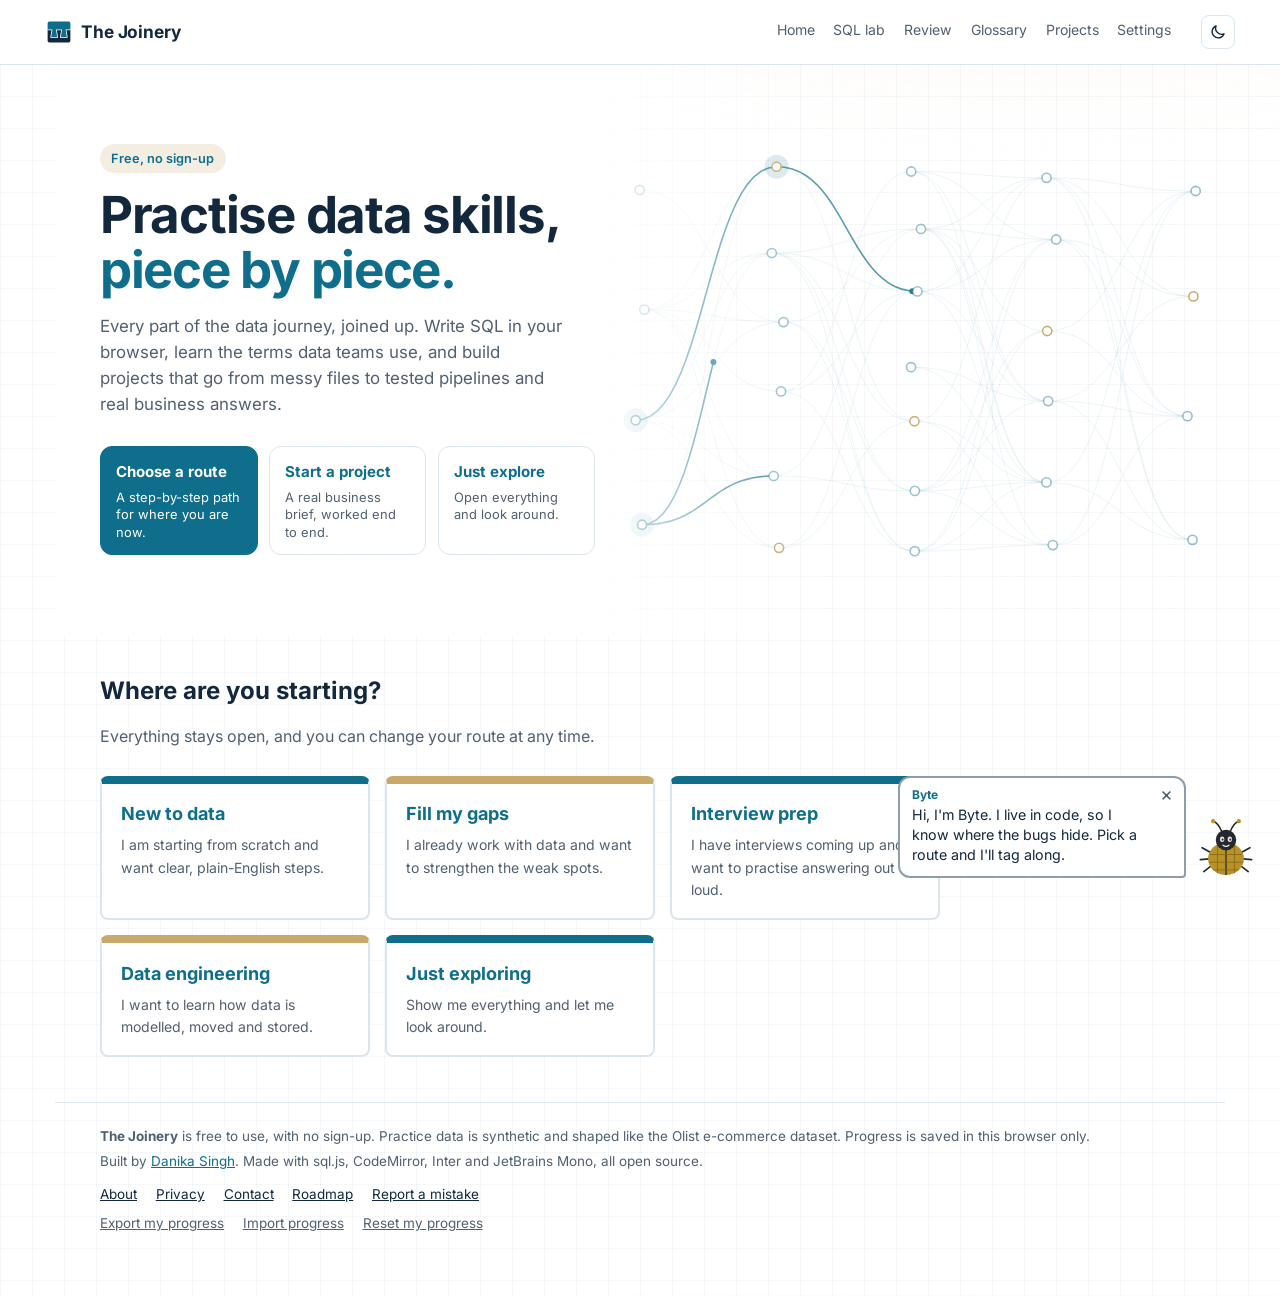
==== commit 1dce66f5: "Add files via upload" ====
--- a/index.html
+++ b/index.html
@@ -4,26 +4,31 @@
   <meta charset="utf-8">
   <meta name="viewport" content="width=device-width, initial-scale=1">
   <meta name="color-scheme" content="light dark">
+  <meta name="theme-color" content="#05080B">
   <title>The Joinery</title>
   <meta name="description" content="The Joinery: free, hands-on data learning. Practise SQL in your browser with no sign-up.">
   <!-- Preview card when the link is shared (LinkedIn, WhatsApp and others). The address assumes the site is published at danikabuilds.github.io/the-joinery/ -->
   <meta property="og:type" content="website">
   <meta property="og:site_name" content="The Joinery">
-  <meta property="og:title" content="The Joinery: learn data skills, free, in your browser">
-  <meta property="og:description" content="SQL practice, a plain-English glossary and interview-style quizzes. No sign-up.">
+  <meta property="og:title" content="The Joinery: practise data skills, free, in your browser">
+  <meta property="og:description" content="Real SQL in your browser, a plain-English glossary, quizzes and end-to-end data projects. No sign-up, no paywall.">
   <meta property="og:url" content="https://danikabuilds.github.io/the-joinery/">
   <meta property="og:image" content="https://danikabuilds.github.io/the-joinery/preview.png">
   <meta property="og:image:width" content="1200">
   <meta property="og:image:height" content="630">
-  <meta property="og:image:alt" content="The Joinery, with Byte the beetle: learn data skills, free, in your browser.">
+  <meta property="og:image:alt" content="The Joinery logo beside a SQL query and its result: practise data skills, free, in your browser.">
   <meta name="twitter:card" content="summary_large_image">
-  <link rel="icon" href="data:image/svg+xml,%3Csvg%20xmlns=%27http://www.w3.org/2000/svg%27%20viewBox=%270%200%2032%2032%27%3E%3Crect%20width=%2732%27%20height=%2732%27%20rx=%276%27%20fill=%27%2305080B%27/%3E%3Cpath%20d=%27M3%204H29V10H20L24%2019H8L12%2010H3Z%27%20fill=%27%232A9FB0%27/%3E%3Cpath%20d=%27M3%2011H11L7%2020H25L21%2011H29V28H3Z%27%20fill=%27%23E2E9EF%27/%3E%3C/svg%3E">
-  <!-- Applies the saved text size before the page paints, so there is no jump. -->
+  <link rel="icon" href="data:image/svg+xml,%3Csvg%20xmlns=%22http://www.w3.org/2000/svg%22%20viewBox=%220%200%2032%2032%22%3E%3Crect%20width=%2232%22%20height=%2232%22%20rx=%227%22%20fill=%22%2305080B%22/%3E%3Crect%20x=%224%22%20y=%2212%22%20width=%2224%22%20height=%2215%22%20rx=%222%22%20fill=%22%23DCE4EA%22/%3E%3Cpath%20d=%22M6%205H26Q28%205%2028%207V13H22.8L24.2%2021.5H17.6L19%2013H13L14.4%2021.5H7.8L9.2%2013H4V7Q4%205%206%205Z%22%20fill=%22%232A9FB0%22%20stroke=%22%2305080B%22%20stroke-width=%221.8%22%20stroke-linejoin=%22round%22%20paint-order=%22stroke%22/%3E%3C/svg%3E">
+  <!-- Applies the saved text size and light or dark mode before the page paints, so there is no jump. -->
   <script>
     (function () {
       try {
         var st = JSON.parse(window.localStorage.getItem('data-learning-settings') || '{}');
         if (st.text === 'large' || st.text === 'larger') document.documentElement.setAttribute('data-text', st.text);
+        // light or dark, before the page paints, so there is no flash
+        var t = st.theme === 'light' || st.theme === 'dark' ? st.theme
+          : (window.matchMedia && window.matchMedia('(prefers-color-scheme: light)').matches ? 'light' : 'dark');
+        document.documentElement.setAttribute('data-theme', t);
       } catch (e) { /* ignore */ }
     })();
   </script>
@@ -33,7 +38,8 @@
 <body>
   <a class="skip" href="#view">Skip to content</a>
   <header class="top">
-    <a class="brand" href="#/home"><svg class="mark-logo" viewBox="0 0 32 32" width="28" height="28" aria-hidden="true" focusable="false"><path class="m-tail" d="M3 4H29V10H20L24 19H8L12 10H3Z"/><path class="m-board" d="M3 11H11L7 20H25L21 11H29V28H3Z"/></svg><span>The Joinery</span></a>
+    <a class="brand" href="#/home"><svg class="mark-logo" viewBox="0 0 32 32" width="28" height="28" aria-hidden="true" focusable="false"><rect class="m-board" x="3" y="12" width="26" height="16" rx="2"/><path class="m-tail" d="M5 4H27Q29 4 29 6V13H23.5L25 22H18L19.5 13H12.5L14 22H7L8.5 13H3V6Q3 4 5 4Z"/></svg><span>The Joinery</span></a>
+    <button type="button" class="theme-btn" id="theme-btn" aria-label="Switch to light mode" title="Switch to light mode"><svg class="i-sun" viewBox="0 0 24 24" width="18" height="18" aria-hidden="true" focusable="false"><circle cx="12" cy="12" r="4.2"/><path d="M12 2.5v2.4M12 19.1v2.4M2.5 12h2.4M19.1 12h2.4M5.3 5.3 7 7M17 17l1.7 1.7M5.3 18.7 7 17M17 7l1.7-1.7"/></svg><svg class="i-moon" viewBox="0 0 24 24" width="18" height="18" aria-hidden="true" focusable="false"><path d="M20 14.6A8.2 8.2 0 0 1 9.4 4a8.2 8.2 0 1 0 10.6 10.6Z"/></svg></button>
     <button type="button" class="menu-btn" id="menu-btn" aria-expanded="false" aria-controls="top-menu">Menu</button>
     <div class="top-menu" id="top-menu">
     <nav aria-label="Main">
@@ -44,7 +50,6 @@
       <a href="#/projects" data-nav="projects">Projects</a>
       <a href="#/settings" data-nav="settings">Settings</a>
     </nav>
-    <a href="#/start" class="route-link" id="route-link">Choose a route</a>
     </div>
   </header>
 
@@ -52,7 +57,7 @@
 
   <footer class="foot">
     <p><strong>The Joinery</strong> is free to use, with no sign-up. Practice data is synthetic and shaped like the Olist e-commerce dataset. Progress is saved in this browser only.</p>
-    <p class="credits">Built with sql.js, CodeMirror, Inter and JetBrains Mono, all open source.</p>
+    <p class="credits">Built by <a href="https://danikabuilds.github.io/">Danika Singh</a>. Made with sql.js, CodeMirror, Inter and JetBrains Mono, all open source.</p>
     <nav class="foot-links" aria-label="About and help">
       <a href="#/about">About</a>
       <a href="#/privacy">Privacy</a>
@@ -97,6 +102,7 @@
   <script src="js/db.js"></script>
   <script src="js/hints.js"></script>
   <script src="js/byte.js"></script>
+  <script src="js/network.js"></script>
   <script src="js/app.js"></script>
   <script src="js/analytics.js"></script>
 </body>
--- a/css/styles.css
+++ b/css/styles.css
@@ -8,7 +8,7 @@
 
 :root, [data-theme="dark"] {
   /* Night console palette: near-black with a soft cyan glow. Colour lives in glowing outlines, not solid blocks.
-     The site is dark only. Variable names are kept from the first version so nothing else has to change. */
+     Light mode (below) swaps these values. Variable names are kept from the first version so nothing else has to change. */
   --mist: #05080B;      /* page: near-black with a hint of blue */
   --paper: #0B1015;     /* panels and cards */
   --ink: #DCE4EA;       /* main text */
@@ -26,9 +26,51 @@
   --on-ink: #05080B;
   --on-pine: #05080B;
   --on-gold: #05080B;
+  --th: #0D161D;                          /* table header row */
+  --beige: #C9A96A;                       /* timber accent, Byte's colour */
+  --sand: rgba(201, 169, 106, .14);
+  --beige-ink: #E2C891;
+  --top-bg: rgba(5, 8, 11, .85);          /* header bar, see-through */
+  --bar-bg: rgba(5, 8, 11, .94);          /* the phone lab bar */
+  --shadow: rgba(0, 0, 0, .45);
+  --scrim: rgba(0, 0, 0, .6);             /* behind the phone tables panel */
+  --halo: rgba(42, 159, 176, .06);        /* the soft glow at the top of the page */
+  --grid: rgba(94, 191, 204, .02);        /* the faint background grid */
   --body: 'Inter', system-ui, 'Segoe UI', sans-serif;
   --code: 'JetBrains Mono', Consolas, monospace;
   color-scheme: dark;
+}
+/* Light mode: the same design, calmer. Glows become soft cyan shadows; code areas stay dark in both modes. */
+[data-theme="light"] {
+  /* White, blue and beige: blue leads, beige is the timber accent (Byte's colour). */
+  --mist: #FFFFFF;
+  --paper: #FFFFFF;
+  --ink: #13283D;
+  --moss: #506070;
+  --pine: #0F6E8C;
+  --marigold: #0F6E8C;
+  --focus: #0F6E8C;
+  --rule: #DCE5EB;
+  --beige: #C9A96A;
+  --sand: #F4EEE2;
+  --beige-ink: #7A5B17;
+  --edge: #8B9EAA;
+  --editor: #0B1117;
+  --brick: #B42318;
+  --glow: rgba(15, 110, 140, .16);
+  --fill: rgba(15, 110, 140, .06);
+  --fill-strong: rgba(15, 110, 140, .12);
+  --on-ink: #FFFFFF;
+  --on-pine: #FFFFFF;
+  --on-gold: #FFFFFF;
+  --th: #F2F6F9;
+  --top-bg: rgba(255, 255, 255, .88);
+  --bar-bg: rgba(255, 255, 255, .96);
+  --shadow: rgba(20, 33, 43, .12);
+  --scrim: rgba(20, 33, 43, .35);
+  --halo: rgba(201, 169, 106, .09);
+  --grid: rgba(19, 40, 61, .035);
+  color-scheme: light;
 }
 html:not([data-text]) { font-size: 93.75%; } /* standard text size: a touch smaller than the browser default */
 html[data-text="large"] { font-size: 112.5%; }
@@ -42,9 +84,9 @@
   /* a faint grid and one soft glow at the top: the "console" feel, kept quiet so text stays easy to read */
   background-color: var(--mist);
   background-image:
-    radial-gradient(70rem 32rem at 80% -12rem, rgba(42, 159, 176, .06), transparent 70%),
-    linear-gradient(rgba(94, 191, 204, .02) 1px, transparent 1px),
-    linear-gradient(90deg, rgba(94, 191, 204, .02) 1px, transparent 1px);
+    radial-gradient(70rem 32rem at 80% -12rem, var(--halo), transparent 70%),
+    linear-gradient(var(--grid) 1px, transparent 1px),
+    linear-gradient(90deg, var(--grid) 1px, transparent 1px);
   background-size: auto, 32px 32px, 32px 32px; }
 h1, h2, p, ul, ol, dl, dd { margin: 0; padding: 0; }
 ul, ol { list-style: none; }
@@ -93,11 +135,6 @@
 .mark { width: .8rem; height: .8rem; border: 2px solid var(--moss); border-radius: 50%; flex: none; }
 .ex-list a.done .mark { background: var(--fill-strong); border-color: var(--marigold); }
 
-.also { display: grid; grid-template-columns: repeat(auto-fit, minmax(16rem, 1fr)); gap: 1rem; margin-top: 2.5rem; }
-.also-item { display: block; background: var(--paper); border: 1px solid var(--rule); border-radius: 8px; padding: 1.1rem 1.25rem; text-decoration: none; color: var(--ink); }
-.also-item:hover { border-color: var(--marigold); box-shadow: 0 0 12px var(--glow); }
-.also-item h2 { font-size: 1.125rem; color: var(--pine); }
-.also-item p { color: var(--moss); margin-top: .25rem; }
 
 /* ---------- SQL lab ---------- */
 .lab { display: grid; grid-template-columns: minmax(0, 5fr) minmax(0, 7fr); gap: 2.5rem; align-items: start; }
@@ -136,7 +173,7 @@
 .table-wrap { overflow: auto; max-height: 24rem; background: var(--paper); border: 1px solid var(--rule); border-radius: 8px; }
 table { border-collapse: collapse; width: 100%; font-family: var(--code); font-size: .85rem; }
 th, td { text-align: left; padding: .4rem .75rem; border-bottom: 1px solid var(--rule); white-space: nowrap; }
-th { position: sticky; top: 0; background: #0D161D; color: var(--pine); font-weight: 600; border-bottom: 1px solid var(--marigold); }
+th { position: sticky; top: 0; background: var(--th); color: var(--pine); font-weight: 600; border-bottom: 1px solid var(--marigold); }
 tbody tr:last-child td { border-bottom: 0; }
 td.null { color: var(--moss); font-style: italic; }
 .row-note { font-size: .9rem; color: var(--moss); margin-top: .4rem; }
@@ -185,7 +222,7 @@
   .path-row { grid-template-columns: 1fr; gap: .5rem; }
 }
 @media (prefers-reduced-motion: no-preference) {
-  .btn, .chip, .also-item { transition: background-color .12s ease, border-color .12s ease, color .12s ease; }
+  .btn, .chip { transition: background-color .12s ease, border-color .12s ease, color .12s ease; }
 }
 
 /* ---------- theme toggle and nav count ---------- */
@@ -199,10 +236,6 @@
 .btn.primary:disabled:hover { background: var(--fill); color: var(--pine); }
 
 /* ---------- home: today and due markers ---------- */
-.today { margin-top: 2rem; background: var(--paper); border: 1px solid var(--rule); border-left: 5px solid var(--marigold); border-radius: 0 8px 8px 0; padding: .9rem 1.25rem; max-width: 34rem; }
-.today h2 { font-size: 1.05rem; }
-.today ul { margin-top: .35rem; }
-.today li { padding: .1rem 0; }
 .due { margin-left: .5rem; font-size: .8rem; font-weight: 700; background: var(--marigold); color: var(--on-gold); padding: 0 .45rem; border-radius: 3px; }
 
 /* ---------- smarter feedback ---------- */
@@ -277,8 +310,6 @@
 }
 
 /* ---------- start screen and routes ---------- */
-.route-link { font-size: .95rem; color: var(--pine); text-decoration: underline; text-underline-offset: 3px; }
-.route-link:hover { color: var(--ink); }
 .start { max-width: 56rem; }
 .route-grid { display: grid; grid-template-columns: repeat(auto-fit, minmax(16rem, 1fr)); gap: 1rem; margin-top: 1.75rem; }
 .route-card { font: inherit; text-align: left; display: flex; flex-direction: column; gap: .35rem; background: var(--paper); color: var(--ink); border: 2px solid var(--rule); border-radius: 8px; padding: 1.1rem 1.25rem; cursor: pointer; }
@@ -302,6 +333,7 @@
 .st-label { display: block; font-weight: 700; color: var(--pine); }
 .st-text { display: block; color: var(--moss); }
 .start h1:focus { outline: none; }
+h1[tabindex="-1"]:focus, main[tabindex="-1"]:focus { outline: none; box-shadow: none; }
 .section-h { font-size: 1.35rem; margin-top: 2.5rem; }
 .route-path .path { margin-top: .5rem; }
 
@@ -321,6 +353,7 @@
 .mark-logo { flex: none; }
 .mark-logo .m-tail { fill: var(--marigold); }
 .mark-logo .m-board { fill: var(--ink); }
+.mark-logo .m-tail { stroke: var(--mist); stroke-width: 1.8; stroke-linejoin: round; paint-order: stroke; }
 .welcome { color: var(--pine); font-weight: 700; margin-bottom: .6rem; }
 
 /* ---------- route map: checkpoints ---------- */
@@ -560,10 +593,10 @@
 .cal-days { display: grid; grid-template-rows: repeat(7, 14px); gap: 3px; font-size: 10px; color: var(--moss); line-height: 14px; }
 .cal-grid { display: grid; grid-template-rows: repeat(7, 14px); grid-auto-flow: column; grid-auto-columns: 14px; gap: 3px; }
 .cal-cell { width: 14px; height: 14px; border-radius: 3px; display: inline-block; }
-.cal-cell.lvl-0 { background: #E2E0D8; }
-.cal-cell.lvl-1 { background: #D2B994; }
-.cal-cell.lvl-2 { background: #A57F55; }
-.cal-cell.lvl-3 { background: #6A4A2E; }
+.cal-cell.lvl-0 { background: #E3EAEE; }
+.cal-cell.lvl-1 { background: #A6D6DD; }
+.cal-cell.lvl-2 { background: #3AA2B0; }
+.cal-cell.lvl-3 { background: #0C5E6A; }
 .cal-cell.is-today { box-shadow: 0 0 0 2px var(--ink); }
 [data-theme="dark"] .cal-cell.lvl-0 { background: #1A2530; }
 [data-theme="dark"] .cal-cell.lvl-1 { background: #135A66; }
@@ -598,13 +631,13 @@
 .section-row { display: flex; flex-wrap: wrap; align-items: baseline; justify-content: space-between; gap: .25rem 1rem; }
 .section-row .section-h { margin-top: 0; }
 .home-progress .section-row { margin-bottom: .2rem; }
-.prog-lede { max-width: 60ch; }
 .panel h3 { font-size: 1.15rem; }
 .lab-index h1 { max-width: none; }
 .lab-index .more-topics { margin-top: 2rem; }
 
 /* ---------- editor frame ---------- */
-.CodeMirror { border: 2px solid var(--edge); box-shadow: 0 0 0 4px var(--paper), 0 0 0 5px var(--rule); }
+.CodeMirror { border: 2px solid #1E2B36; box-shadow: 0 0 0 4px var(--mist), 0 0 0 5px var(--rule); }
+[data-theme="light"] .CodeMirror-focused { box-shadow: 0 0 0 4px var(--mist), 0 0 0 5px var(--marigold), 0 0 20px var(--glow); }
 [data-theme="dark"] .CodeMirror { border-color: #1E2B36; box-shadow: 0 0 0 4px var(--mist), 0 0 0 5px #131C24; }
 .CodeMirror-focused { border-color: var(--marigold); }
 [data-theme="dark"] .CodeMirror-focused { border-color: var(--marigold); box-shadow: 0 0 0 4px var(--mist), 0 0 0 5px var(--marigold), 0 0 28px var(--glow); }
@@ -645,7 +678,8 @@
 .term-page .t-say { background: color-mix(in srgb, var(--ac) 10%, var(--paper)); }
 
 /* routes */
-.route-card[data-accent] { border-top: 8px solid var(--ac); }
+.route-card[data-accent] { border-top: 8px solid var(--pine); }
+.route-card[data-accent="2"], .route-card[data-accent="4"] { border-top-color: var(--beige); }
 .route-card[data-accent].on { border-top-color: var(--ac); }
 
 /* SQL topics */
@@ -692,18 +726,17 @@
 .menu-btn { display: none; font: inherit; font-weight: 600; background: var(--paper); color: var(--ink); border: 1px solid var(--rule); border-radius: 6px; padding: .4rem .9rem; cursor: pointer; }
 .menu-btn:hover { border-color: var(--marigold); }
 .top-menu { display: flex; flex-wrap: wrap; align-items: center; gap: .5rem 2rem; }
-.top { position: relative; z-index: 35; background: rgba(5, 8, 11, .85); backdrop-filter: blur(6px); -webkit-backdrop-filter: blur(6px); }
+.top { position: relative; z-index: 35; background: var(--top-bg); backdrop-filter: blur(6px); -webkit-backdrop-filter: blur(6px); }
 @media (max-width: 860px) {
   .top { flex-wrap: nowrap; padding-top: .7rem; padding-bottom: .7rem; }
   .menu-btn { display: inline-block; }
   .menu-btn[aria-expanded="true"] { border-color: var(--marigold); box-shadow: 0 0 14px var(--glow); }
   .top-menu { display: none; position: absolute; left: 0; right: 0; top: 100%; z-index: 30; flex-direction: column; align-items: stretch; gap: 0;
-    background: var(--paper); border-bottom: 1px solid var(--rule); padding: .5rem clamp(1rem, 4vw, 3rem) 1rem; box-shadow: 0 18px 30px rgba(0, 0, 0, .45); }
+    background: var(--paper); border-bottom: 1px solid var(--rule); padding: .5rem clamp(1rem, 4vw, 3rem) 1rem; box-shadow: 0 18px 30px var(--shadow); }
   .top-menu.open { display: flex; }
   .top-menu nav { flex-direction: column; gap: 0; }
   .top-menu nav a { padding: .7rem 0; border-bottom: 1px solid var(--rule); }
   .top-menu nav a[aria-current="page"] { border-bottom-color: var(--rule); color: var(--pine); box-shadow: inset 3px 0 0 var(--marigold); padding-left: .75rem; }
-  .top-menu .route-link { margin-top: .8rem; }
 }
 
 /* ---------- SQL lab on phones: one flowing page, buttons always in reach ---------- */
@@ -717,8 +750,8 @@
   .pane-result > :first-child { margin-top: .25rem; }
   .lab-bar { position: fixed; left: 0; right: 0; bottom: 0; z-index: 25; margin: 0; flex-wrap: nowrap; gap: .5rem;
     padding: .6rem clamp(1rem, 4vw, 3rem) calc(.6rem + env(safe-area-inset-bottom));
-    background: rgba(5, 8, 11, .94); backdrop-filter: blur(6px); -webkit-backdrop-filter: blur(6px);
-    border-top: 1px solid var(--rule); box-shadow: 0 -10px 24px rgba(0, 0, 0, .35); }
+    background: var(--bar-bg); backdrop-filter: blur(6px); -webkit-backdrop-filter: blur(6px);
+    border-top: 1px solid var(--rule); box-shadow: 0 -10px 24px var(--shadow); }
   .lab-bar .btn { flex: 1 1 auto; padding: .55rem .6rem; font-size: .9rem; white-space: nowrap; }
   .lab-bar .keys { display: none; }
   .tables-btn { display: inline-block; flex: 0 0 auto !important; }
@@ -728,7 +761,7 @@
   .tables[open] { position: fixed; left: 0; right: 0; bottom: 0; z-index: 40; margin: 0; max-height: 72vh; overflow-y: auto;
     background: var(--paper); border-top: 1px solid var(--marigold); border-radius: 12px 12px 0 0;
     padding: 0 clamp(1rem, 4vw, 3rem) calc(1rem + env(safe-area-inset-bottom));
-    box-shadow: 0 0 0 100vmax rgba(0, 0, 0, .6), 0 -6px 30px var(--glow); }
+    box-shadow: 0 0 0 100vmax var(--scrim), 0 -6px 30px var(--glow); }
   .tables[open] > summary { position: sticky; top: 0; background: var(--paper); padding: .9rem 0 .6rem; display: flex; justify-content: space-between; list-style: none; }
   .tables[open] > summary::-webkit-details-marker { display: none; }
   .tables[open] > summary::after { content: 'Close'; font-weight: 600; color: var(--moss); }
@@ -844,8 +877,6 @@
   .dash-grid { grid-template-columns: 1fr; gap: .6rem; margin-top: .6rem; }
   .panel { padding: .8rem .85rem .9rem; }
   .panel > h2:first-child, .panel > h3:first-child, .panel > :first-child { margin-top: 0; }
-  .also { gap: .6rem; margin-top: 1.6rem; }
-  .also-item { padding: .8rem .9rem; }
   .section-h, .home-progress h2 { font-size: 1.15rem; }
   .panel-sub { font-size: .9rem; }
   .bars { margin-top: .5rem; gap: .15rem; }
@@ -945,12 +976,10 @@
 }
 
 /* ---------- Projects hub: headings that open in place ---------- */
-.pj-area { margin-top: 1.5rem; max-width: 50rem; --ac: var(--marigold); }
 .pj-head { border-bottom: 3px solid var(--marigold); }
 .pj-soon .pj-head { border-bottom: 2px dashed var(--edge); }
 .pj-soon-head { display: flex; align-items: baseline; gap: .75rem; width: 100%; padding: .5rem 0 .45rem; color: var(--moss); }
 .pj-blurb { margin: .5rem 0 0; color: var(--moss); }
-.pj-area-body { padding-top: .5rem; }
 .pj-meta-line { color: var(--moss); font-size: .95rem; }
 .pj-meta-line strong { color: var(--ink); }
 .pj-steps-head { font-size: 1rem; margin: 1rem 0 .3rem; }
@@ -974,5 +1003,67 @@
 .pj-dl-list { list-style: none; padding: 0; display: grid; grid-template-columns: repeat(auto-fit, minmax(15rem, 1fr)); gap: .75rem; }
 .pj-dl-list li { margin: 0; padding: .85rem 1rem; border: 1px solid var(--marigold); border-radius: 8px; background: var(--fill); box-shadow: 0 0 12px var(--glow); color: var(--moss); }
 .pj-dl-list li a { display: block; font-weight: 700; font-size: 1.05rem; margin-bottom: .15rem; }
-.pj-area.pj-soon { border: 0; padding: 0; background: none; opacity: .85; }
 .pj-soon-head .tally { margin-left: auto; font-size: .9rem; font-weight: 400; }
+
+/* ---------- light and dark switch: shows the mode you will switch to ---------- */
+.theme-btn { order: 2; align-self: center; display: inline-flex; align-items: center; justify-content: center; width: 2.25rem; height: 2.25rem; padding: 0;
+  background: var(--paper); color: var(--ink); border: 1px solid var(--rule); border-radius: 8px; cursor: pointer; }
+.theme-btn:hover { border-color: var(--marigold); box-shadow: 0 0 12px var(--glow); }
+.theme-btn svg { fill: none; stroke: currentColor; stroke-width: 1.8; stroke-linecap: round; stroke-linejoin: round; }
+.theme-btn .i-moon { display: none; }
+.theme-btn[data-mode="light"] .i-sun { display: none; }
+.theme-btn[data-mode="light"] .i-moon { display: block; }
+.top-menu { order: 1; }
+.top .brand { align-self: center; }
+@media (max-width: 860px) {
+  .theme-btn { order: 1; margin-left: auto; }
+  .menu-btn { order: 2; margin-left: .5rem; }
+  .top { align-items: center; }
+}
+
+/* Code areas stay dark in light mode too, so everything inside them uses the dark colours. */
+[data-theme="light"] .pj-code, [data-theme="light"] .xlate-code, [data-theme="light"] .slots, [data-theme="light"] .t-code,
+[data-theme="light"] .dcol pre, [data-theme="light"] .tried, [data-theme="light"] .q-code {
+  --ink: #DCE4EA; --moss: #8D9AA6; --pine: #5EBFCC; --marigold: #2A9FB0; --focus: #7FD3DE; --rule: #1E2B36; --edge: #46636F; --paper: #0B1015;
+  --fill: rgba(42, 159, 176, .08); --fill-strong: rgba(42, 159, 176, .16); --glow: rgba(42, 159, 176, .30); --on-pine: #05080B; --on-gold: #05080B; --on-ink: #05080B;
+  color-scheme: dark;
+}
+[data-theme="light"] .pj-code { border-color: #1E2B36; color: var(--ink); }
+[data-theme="light"] .pj-code pre, [data-theme="light"] .pj-code code { color: var(--ink); }
+
+/* ---------- welcome section: the moving network behind the first screen ---------- */
+.hero-home { position: relative; min-height: min(38rem, 82vh); display: flex; align-items: center; margin: calc(-1 * clamp(1.5rem, 4vw, 3rem)) calc(-1 * clamp(1rem, 4vw, 3rem)) 0; padding: clamp(2rem, 5vw, 4rem) clamp(1rem, 4vw, 3rem); overflow: hidden; }
+.net-bg { position: absolute; inset: 0; width: 100%; height: 100%; display: block; }
+.hero-copy { position: relative; max-width: 33rem; }
+.hero-tag { display: inline-block; font-size: .85rem; font-weight: 600; color: var(--beige-ink); background: var(--sand); padding: .3rem .75rem; border-radius: 999px; margin: 0; }
+[data-theme="light"] .hero-tag { color: var(--pine); }
+.hero-home h1 { font-size: clamp(2.3rem, 5.2vw, 3.4rem); line-height: 1.06; letter-spacing: -.025em; margin: 1rem 0 0; }
+.hero-home h1 span { color: var(--pine); display: block; }
+.hero-home h1:focus { outline: none; box-shadow: none; }
+.hero-blurb { margin: 1.1rem 0 0; font-size: 1.12rem; line-height: 1.55; color: var(--moss); max-width: 31rem; }
+.picks { display: grid; grid-template-columns: repeat(3, 1fr); gap: .75rem; margin-top: 1.9rem; }
+.pick { display: flex; flex-direction: column; gap: .3rem; text-align: left; padding: .9rem 1rem; border: 1.5px solid var(--rule); border-radius: 12px; background: var(--paper); color: var(--ink); text-decoration: none; font: inherit; cursor: pointer; }
+.pick b { color: var(--pine); font-size: 1rem; }
+.pick span { color: var(--moss); font-size: .86rem; line-height: 1.35; }
+.pick:hover { border-color: var(--marigold); box-shadow: 0 0 16px var(--glow); }
+.pick.main { background: var(--pine); border-color: var(--pine); }
+.pick.main b, .pick.main span { color: var(--on-pine); }
+[data-theme="dark"] .pick { background: rgba(11, 16, 21, .85); border-color: var(--edge); }
+[data-theme="dark"] .pick.main { background: var(--fill-strong); border-color: var(--marigold); box-shadow: 0 0 18px var(--glow); }
+[data-theme="dark"] .pick.main b { color: var(--focus); }
+[data-theme="dark"] .pick.main span { color: var(--ink); }
+.start-below { padding-top: 2.5rem; }
+.start-below h2 { font-size: 1.6rem; margin: 0; scroll-margin-top: 5rem; }
+.start-below h2:focus { outline: none; box-shadow: none; }
+@media (max-width: 760px) {
+  .hero-home { min-height: 0; align-items: flex-start; }
+  .picks { grid-template-columns: 1fr; gap: .6rem; }
+  .pick { padding: .75rem .9rem; }
+  .hero-blurb { font-size: 1.02rem; }
+}
+
+/* ---------- home: one-line summaries, full numbers on #/progress ---------- */
+.today-line { margin-top: 1.5rem; padding: .7rem 1rem; border: 1px solid var(--rule); border-left: 4px solid var(--beige); border-radius: 8px; background: var(--paper); }
+.prog-line { margin: .3rem 0 1rem; color: var(--moss); }
+.home-progress .panel { max-width: 40rem; }
+.progress-page h1 { margin-bottom: 1.25rem; }
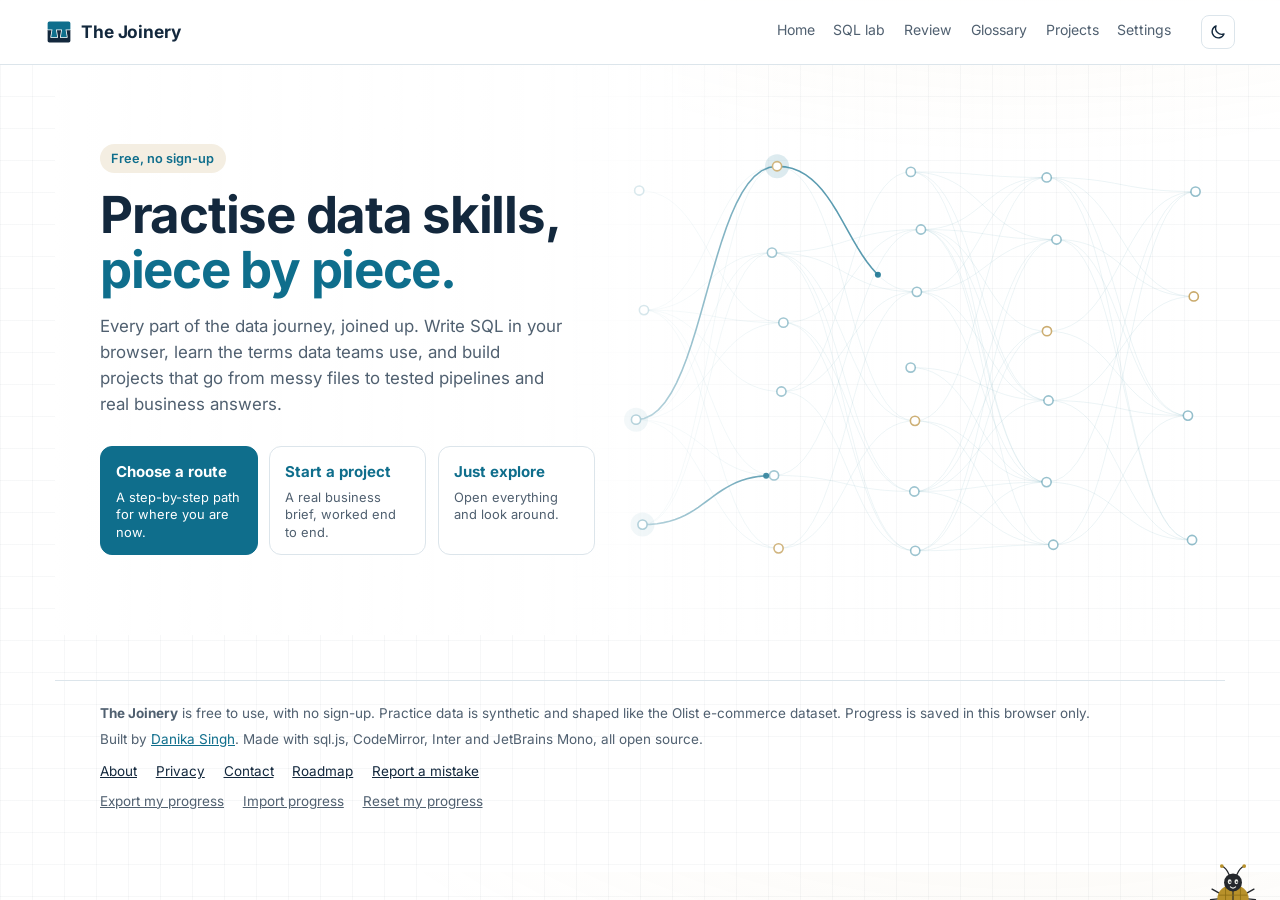
==== commit 4a88f222: "Add files via upload" ====
--- a/index.html
+++ b/index.html
@@ -95,6 +95,7 @@
   <script src="data/glossary-business.js"></script>
   <script src="data/glossary-statistics.js"></script>
   <script src="data/glossary-bi.js"></script>
+  <script src="js/glossary-visuals.js"></script>
   <script src="data/routes.js"></script>
 
   <!-- Site code -->
--- a/css/styles.css
+++ b/css/styles.css
@@ -1067,3 +1067,54 @@
 .prog-line { margin: .3rem 0 1rem; color: var(--moss); }
 .home-progress .panel { max-width: 40rem; }
 .progress-page h1 { margin-bottom: 1.25rem; }
+
+/* ---------- glossary pictures, inside the Example section ---------- */
+.t-vis { margin: 1rem 0 0; padding: 1rem; border: 1px solid var(--rule); border-radius: 10px; background: var(--paper); max-width: 44rem; }
+.vis-flow { display: flex; align-items: center; gap: 1rem; }
+.vis-flow > .vis-t, .vis-pair > .vis-t { flex: none; width: auto; }
+.vis-pair { display: flex; flex-direction: column; gap: .75rem; }
+.vis-t { border-collapse: collapse; font-family: var(--code); font-size: .8rem; }
+.vis-t caption { text-align: left; font-family: var(--body); font-weight: 650; font-size: .8rem; color: var(--moss); padding-bottom: .3rem; }
+.vis-t th { position: static; background: var(--th); color: var(--ink); font-weight: 600; text-align: left; padding: .25rem .6rem; border: 1px solid var(--rule); }
+.vis-t td { padding: .25rem .6rem; border: 1px solid var(--rule); color: var(--ink); }
+.vis-t tbody tr:last-child td { border-bottom: 1px solid var(--rule); }
+.vis-t tr.vis-kept:last-child td { border-bottom-color: var(--beige); }
+.vis-t .vis-null { color: var(--moss); font-style: italic; }
+.vis-t tr.vis-kept td { background: var(--sand); border-color: var(--beige); }
+.vis-arrow { display: flex; flex-direction: column; align-items: center; color: var(--pine); font-family: var(--code); font-size: .75rem; font-weight: 600; }
+.vis-arrow::after { content: ""; width: 3.2rem; height: 2px; margin-top: .3rem; background: var(--pine); box-shadow: 0 0 8px var(--glow);
+  mask: linear-gradient(#000 0 0); }
+.vis-arrow span::after { content: " →"; }
+.vis-note { margin: .85rem 0 0; font-size: .92rem; color: var(--moss); max-width: 60ch; }
+.vis-note code { font-family: var(--code); font-size: .85em; color: var(--ink); }
+.vis-svg { width: 100%; max-width: 30rem; height: auto; display: block; }
+.vis-axis { stroke: var(--edge); stroke-width: 1.5; }
+.vis-lbl { fill: var(--moss); font-family: var(--body); font-size: 12px; }
+.vis-dot { fill: var(--paper); stroke: var(--pine); stroke-width: 2.2; }
+.vis-median { stroke: var(--pine); stroke-width: 2; }
+.vis-mean { stroke: var(--beige); stroke-width: 2; stroke-dasharray: 5 4; }
+.vis-lbl-median { fill: var(--pine); font-weight: 650; }
+.vis-lbl-mean { fill: var(--beige-ink); font-weight: 650; }
+[data-theme="light"] .vis-lbl-mean { fill: #8A6A1E; }
+@media (max-width: 600px) {
+  .vis-flow { flex-direction: column; align-items: flex-start; }
+  .vis-arrow::after { display: none; }
+  .vis-arrow span::after { content: " ↓"; }
+}
+.vis-t tr.vis-gone td { text-decoration: line-through; color: var(--moss); background: rgba(180, 35, 24, .06); }
+.vis-t tr.vis-new td { background: var(--fill); }
+.vis-t td b { font-weight: 700; color: var(--ink); }
+.vis-t td em, .vis-note em { font-style: italic; }
+.vis-bad { color: var(--brick); }
+.vis-sum { margin: .5rem 0 0; font-size: .85rem; color: var(--moss); }
+.vis-diagram { max-width: 32rem; }
+.vis-box rect { fill: var(--paper); stroke: var(--edge); stroke-width: 1.5; }
+.vis-box.vis-main rect { stroke: var(--pine); stroke-width: 2; fill: var(--fill); }
+.vis-box-t { fill: var(--ink); font-family: var(--code); font-size: 14px; font-weight: 600; }
+.vis-box-s { fill: var(--moss); font-family: var(--body); font-size: 11.5px; }
+.vis-link { stroke: var(--edge); stroke-width: 1.5; }
+.vis-arrowed { stroke: var(--pine); stroke-width: 2; }
+.vis-head { fill: var(--pine); }
+.vis-bar { fill: var(--fill-strong); stroke: var(--pine); stroke-width: 1; }
+.vis-bar-end { fill: var(--sand); stroke: var(--beige); }
+.vis-val { font-size: 11.5px; }
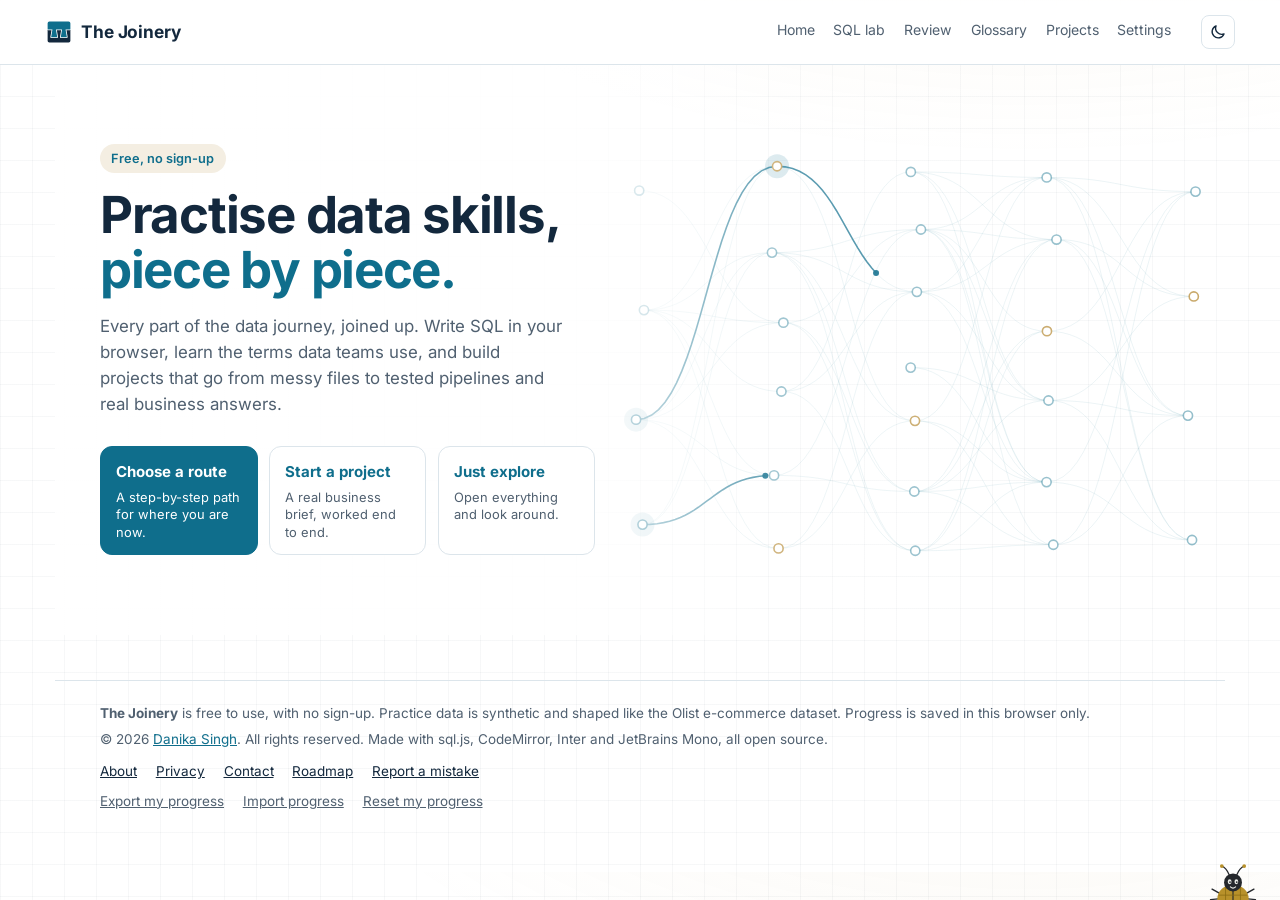
==== commit d3017077: "Add files via upload" ====
--- a/index.html
+++ b/index.html
@@ -2,21 +2,26 @@
 <html lang="en-GB" data-theme="dark">
 <head>
   <meta charset="utf-8">
+  <script>
+    // The site moved from danikabuilds.github.io/the-joinery to thejoinery.dev. Old links still work: they land here and move on.
+    if (location.hostname === 'danikabuilds.github.io') location.replace('https://thejoinery.dev/' + location.hash);
+  </script>
+  <link rel="canonical" href="https://thejoinery.dev/">
   <meta name="viewport" content="width=device-width, initial-scale=1">
   <meta name="color-scheme" content="light dark">
   <meta name="theme-color" content="#05080B">
   <title>The Joinery</title>
-  <meta name="description" content="The Joinery: free, hands-on data learning. Practise SQL in your browser with no sign-up.">
-  <!-- Preview card when the link is shared (LinkedIn, WhatsApp and others). The address assumes the site is published at danikabuilds.github.io/the-joinery/ -->
+  <meta name="description" content="The Joinery: free, hands-on data learning. Every part of the data journey, joined up: SQL in your browser, a plain-English glossary, quizzes and end-to-end projects.">
+  <!-- Preview card when the link is shared (LinkedIn, WhatsApp and others). The addresses are the live site, thejoinery.dev. -->
   <meta property="og:type" content="website">
   <meta property="og:site_name" content="The Joinery">
-  <meta property="og:title" content="The Joinery: practise data skills, free, in your browser">
-  <meta property="og:description" content="Real SQL in your browser, a plain-English glossary, quizzes and end-to-end data projects. No sign-up, no paywall.">
-  <meta property="og:url" content="https://danikabuilds.github.io/the-joinery/">
-  <meta property="og:image" content="https://danikabuilds.github.io/the-joinery/preview.png">
+  <meta property="og:title" content="The Joinery: practise data skills, piece by piece">
+  <meta property="og:description" content="Every part of the data journey, joined up: real SQL in your browser, a plain-English glossary, quizzes and end-to-end projects. Free, no sign-up.">
+  <meta property="og:url" content="https://thejoinery.dev/">
+  <meta property="og:image" content="https://thejoinery.dev/preview.png">
   <meta property="og:image:width" content="1200">
   <meta property="og:image:height" content="630">
-  <meta property="og:image:alt" content="The Joinery logo beside a SQL query and its result: practise data skills, free, in your browser.">
+  <meta property="og:image:alt" content="The Joinery: practise data skills, piece by piece. Every part of the data journey, joined up. A network of dots and lines on a dark background.">
   <meta name="twitter:card" content="summary_large_image">
   <link rel="icon" href="data:image/svg+xml,%3Csvg%20xmlns=%22http://www.w3.org/2000/svg%22%20viewBox=%220%200%2032%2032%22%3E%3Crect%20width=%2232%22%20height=%2232%22%20rx=%227%22%20fill=%22%2305080B%22/%3E%3Crect%20x=%224%22%20y=%2212%22%20width=%2224%22%20height=%2215%22%20rx=%222%22%20fill=%22%23DCE4EA%22/%3E%3Cpath%20d=%22M6%205H26Q28%205%2028%207V13H22.8L24.2%2021.5H17.6L19%2013H13L14.4%2021.5H7.8L9.2%2013H4V7Q4%205%206%205Z%22%20fill=%22%232A9FB0%22%20stroke=%22%2305080B%22%20stroke-width=%221.8%22%20stroke-linejoin=%22round%22%20paint-order=%22stroke%22/%3E%3C/svg%3E">
   <!-- Applies the saved text size and light or dark mode before the page paints, so there is no jump. -->
@@ -57,7 +62,7 @@
 
   <footer class="foot">
     <p><strong>The Joinery</strong> is free to use, with no sign-up. Practice data is synthetic and shaped like the Olist e-commerce dataset. Progress is saved in this browser only.</p>
-    <p class="credits">Built by <a href="https://danikabuilds.github.io/">Danika Singh</a>. Made with sql.js, CodeMirror, Inter and JetBrains Mono, all open source.</p>
+    <p class="credits">© 2026 <a href="https://danikabuilds.github.io/">Danika Singh</a>. All rights reserved. Made with sql.js, CodeMirror, Inter and JetBrains Mono, all open source.</p>
     <nav class="foot-links" aria-label="About and help">
       <a href="#/about">About</a>
       <a href="#/privacy">Privacy</a>
--- a/css/styles.css
+++ b/css/styles.css
@@ -1034,6 +1034,11 @@
 /* ---------- welcome section: the moving network behind the first screen ---------- */
 .hero-home { position: relative; min-height: min(38rem, 82vh); display: flex; align-items: center; margin: calc(-1 * clamp(1.5rem, 4vw, 3rem)) calc(-1 * clamp(1rem, 4vw, 3rem)) 0; padding: clamp(2rem, 5vw, 4rem) clamp(1rem, 4vw, 3rem); overflow: hidden; }
 .net-bg { position: absolute; inset: 0; width: 100%; height: 100%; display: block; }
+/* The fade that keeps the words readable is CSS, not part of the drawing, so browsers that repaint pages
+   in their own dark mode (Samsung Internet) repaint it together with the background. */
+.hero-home::after { content: ""; position: absolute; inset: 0; pointer-events: none;
+  background: linear-gradient(90deg, color-mix(in srgb, var(--mist) 97%, transparent) 0%, color-mix(in srgb, var(--mist) 90%, transparent) 44%, color-mix(in srgb, var(--mist) 12%, transparent) 62%, transparent 100%); }
+.hero-copy { z-index: 1; }
 .hero-copy { position: relative; max-width: 33rem; }
 .hero-tag { display: inline-block; font-size: .85rem; font-weight: 600; color: var(--beige-ink); background: var(--sand); padding: .3rem .75rem; border-radius: 999px; margin: 0; }
 [data-theme="light"] .hero-tag { color: var(--pine); }
@@ -1057,6 +1062,7 @@
 .start-below h2:focus { outline: none; box-shadow: none; }
 @media (max-width: 760px) {
   .hero-home { min-height: 0; align-items: flex-start; }
+  .hero-home::after { background: linear-gradient(180deg, color-mix(in srgb, var(--mist) 62%, transparent) 0%, color-mix(in srgb, var(--mist) 84%, transparent) 35%, color-mix(in srgb, var(--mist) 90%, transparent) 100%); }
   .picks { grid-template-columns: 1fr; gap: .6rem; }
   .pick { padding: .75rem .9rem; }
   .hero-blurb { font-size: 1.02rem; }
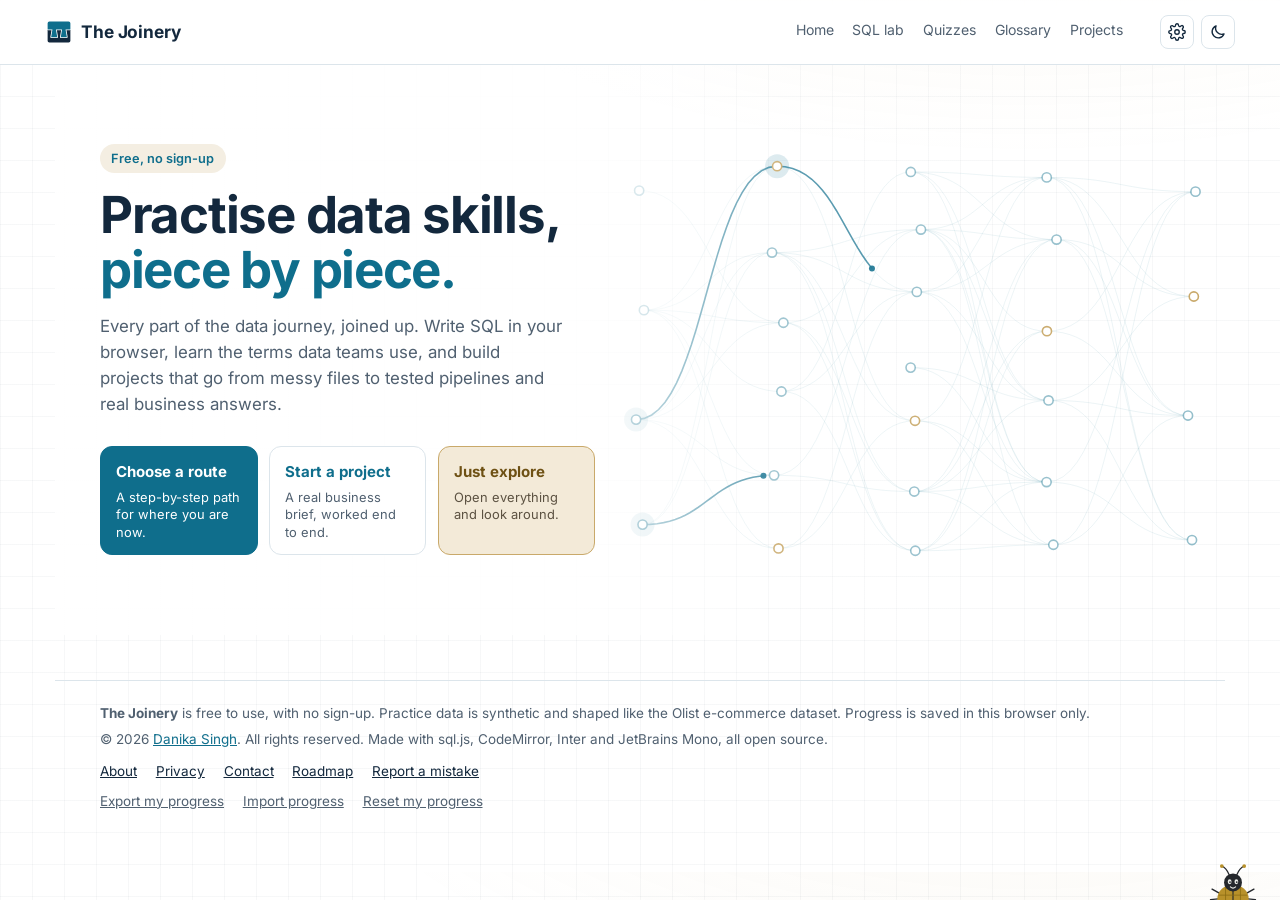
==== commit cf1b0e0d: "Add files via upload" ====
--- a/index.html
+++ b/index.html
@@ -7,6 +7,26 @@
     if (location.hostname === 'danikabuilds.github.io') location.replace('https://thejoinery.dev/' + location.hash);
   </script>
   <link rel="canonical" href="https://thejoinery.dev/">
+  <meta name="author" content="Danika Singh">
+  <script type="application/ld+json">
+  {
+    "@context": "https://schema.org",
+    "@type": "WebSite",
+    "name": "The Joinery",
+    "url": "https://thejoinery.dev/",
+    "description": "Free, in-browser data practice: SQL, a plain-English glossary, quizzes and end-to-end projects.",
+    "inLanguage": "en-GB",
+    "isAccessibleForFree": true,
+    "creator": {
+      "@type": "Person",
+      "name": "Danika Singh",
+      "url": "https://danikabuilds.github.io/",
+      "sameAs": ["https://github.com/danikabuilds"]
+    },
+    "copyrightHolder": { "@type": "Person", "name": "Danika Singh" },
+    "copyrightYear": 2026
+  }
+  </script>
   <meta name="viewport" content="width=device-width, initial-scale=1">
   <meta name="color-scheme" content="light dark">
   <meta name="theme-color" content="#05080B">
@@ -44,16 +64,16 @@
   <a class="skip" href="#view">Skip to content</a>
   <header class="top">
     <a class="brand" href="#/home"><svg class="mark-logo" viewBox="0 0 32 32" width="28" height="28" aria-hidden="true" focusable="false"><rect class="m-board" x="3" y="12" width="26" height="16" rx="2"/><path class="m-tail" d="M5 4H27Q29 4 29 6V13H23.5L25 22H18L19.5 13H12.5L14 22H7L8.5 13H3V6Q3 4 5 4Z"/></svg><span>The Joinery</span></a>
+    <a class="theme-btn settings-btn" href="#/settings" data-nav="settings" aria-label="Settings" title="Settings"><svg viewBox="0 0 24 24" width="18" height="18" aria-hidden="true" focusable="false"><circle cx="12" cy="12" r="3"/><path d="M19.4 15a1.7 1.7 0 0 0 .3 1.8l.1.1a2 2 0 1 1-2.8 2.8l-.1-.1a1.7 1.7 0 0 0-1.8-.3 1.7 1.7 0 0 0-1 1.5V21a2 2 0 1 1-4 0v-.1a1.7 1.7 0 0 0-1.1-1.5 1.7 1.7 0 0 0-1.8.3l-.1.1a2 2 0 1 1-2.8-2.8l.1-.1a1.7 1.7 0 0 0 .3-1.8 1.7 1.7 0 0 0-1.5-1H3a2 2 0 1 1 0-4h.1a1.7 1.7 0 0 0 1.5-1.1 1.7 1.7 0 0 0-.3-1.8l-.1-.1a2 2 0 1 1 2.8-2.8l.1.1a1.7 1.7 0 0 0 1.8.3H9a1.7 1.7 0 0 0 1-1.5V3a2 2 0 1 1 4 0v.1a1.7 1.7 0 0 0 1 1.5 1.7 1.7 0 0 0 1.8-.3l.1-.1a2 2 0 1 1 2.8 2.8l-.1.1a1.7 1.7 0 0 0-.3 1.8V9a1.7 1.7 0 0 0 1.5 1H21a2 2 0 1 1 0 4h-.1a1.7 1.7 0 0 0-1.5 1z"/></svg></a>
     <button type="button" class="theme-btn" id="theme-btn" aria-label="Switch to light mode" title="Switch to light mode"><svg class="i-sun" viewBox="0 0 24 24" width="18" height="18" aria-hidden="true" focusable="false"><circle cx="12" cy="12" r="4.2"/><path d="M12 2.5v2.4M12 19.1v2.4M2.5 12h2.4M19.1 12h2.4M5.3 5.3 7 7M17 17l1.7 1.7M5.3 18.7 7 17M17 7l1.7-1.7"/></svg><svg class="i-moon" viewBox="0 0 24 24" width="18" height="18" aria-hidden="true" focusable="false"><path d="M20 14.6A8.2 8.2 0 0 1 9.4 4a8.2 8.2 0 1 0 10.6 10.6Z"/></svg></button>
     <button type="button" class="menu-btn" id="menu-btn" aria-expanded="false" aria-controls="top-menu">Menu</button>
     <div class="top-menu" id="top-menu">
     <nav aria-label="Main">
       <a href="#/home" data-nav="home">Home</a>
       <a href="#/lab" data-nav="lab">SQL lab</a>
-      <a href="#/review" data-nav="review">Review</a>
+      <a href="#/quizzes" data-nav="quizzes">Quizzes</a>
       <a href="#/glossary" data-nav="glossary">Glossary</a>
       <a href="#/projects" data-nav="projects">Projects</a>
-      <a href="#/settings" data-nav="settings">Settings</a>
     </nav>
     </div>
   </header>
@@ -95,6 +115,7 @@
   <script src="js/markdown.js"></script>
   <script src="data/glossary.js"></script>
   <script src="data/glossary-sql.js"></script>
+  <script src="data/glossary-python.js"></script>
   <script src="data/glossary-modelling.js"></script>
   <script src="data/glossary-pipelines.js"></script>
   <script src="data/glossary-business.js"></script>
--- a/css/styles.css
+++ b/css/styles.css
@@ -643,17 +643,18 @@
 [data-theme="dark"] .CodeMirror-focused { border-color: var(--marigold); box-shadow: 0 0 0 4px var(--mist), 0 0 0 5px var(--marigold), 0 0 28px var(--glow); }
 
 
-/* ---------- accent colours: six areas, each with a job ----------
+/* ---------- accent colours: seven areas, each with a job ----------
    Checked for colour-blind separation and 3:1 contrast on both surfaces.
    Colour never carries meaning alone: every use sits beside a name or label. */
-:root { --c1: #1F5FA8; --c2: #B0306A; --c3: #3F7D20; --c4: #8A3FA8; --c5: #B8470C; --c6: #00809E; --ac: var(--pine); }
-[data-theme="dark"] { --c1: #4A8AE0; --c2: #D95A92; --c3: #68A83A; --c4: #A877D6; --c5: #DB7430; --c6: #1FA3B3; }
+:root { --c1: #1F5FA8; --c2: #B0306A; --c3: #3F7D20; --c4: #8A3FA8; --c5: #B8470C; --c6: #00809E; --c7: #8C6D00; --ac: var(--pine); }
+[data-theme="dark"] { --c1: #4A8AE0; --c2: #D95A92; --c3: #68A83A; --c4: #A877D6; --c5: #DB7430; --c6: #1FA3B3; --c7: #CDA23A; }
 [data-area="SQL"] { --ac: var(--c1); }
 [data-area="Modelling"] { --ac: var(--c2); }
 [data-area="Pipelines"] { --ac: var(--c3); }
 [data-area="Business"] { --ac: var(--c4); }
 [data-area="Statistics"] { --ac: var(--c5); }
 [data-area="BI"] { --ac: var(--c6); }
+[data-area="Python"] { --ac: var(--c7); }
 [data-accent="1"] { --ac: var(--c1); }
 [data-accent="2"] { --ac: var(--c3); }
 [data-accent="3"] { --ac: var(--c4); }
@@ -1054,6 +1055,15 @@
 .pick.main { background: var(--pine); border-color: var(--pine); }
 .pick.main b, .pick.main span { color: var(--on-pine); }
 [data-theme="dark"] .pick { background: rgba(11, 16, 21, .85); border-color: var(--edge); }
+/* Just explore: the beige one (Byte's timber colour) */
+.pick.pick-beige { background: var(--sand); border-color: var(--beige); }
+.pick.pick-beige b { color: var(--beige-ink); }
+[data-theme="light"] .pick.pick-beige { background: #F3EAD8; }
+[data-theme="light"] .pick.pick-beige b { color: #6E5114; }
+[data-theme="light"] .pick.pick-beige span { color: #5C5242; }
+[data-theme="dark"] .pick.pick-beige { background: rgba(201, 169, 106, .12); border-color: var(--beige); }
+[data-theme="dark"] .pick.pick-beige span { color: var(--ink); }
+.pick.pick-beige:hover { border-color: var(--beige); box-shadow: 0 0 16px rgba(201, 169, 106, .3); }
 [data-theme="dark"] .pick.main { background: var(--fill-strong); border-color: var(--marigold); box-shadow: 0 0 18px var(--glow); }
 [data-theme="dark"] .pick.main b { color: var(--focus); }
 [data-theme="dark"] .pick.main span { color: var(--ink); }
@@ -1124,3 +1134,42 @@
 .vis-bar { fill: var(--fill-strong); stroke: var(--pine); stroke-width: 1; }
 .vis-bar-end { fill: var(--sand); stroke: var(--beige); }
 .vis-val { font-size: 11.5px; }
+
+/* ---------- warm-up block beside a project brief ---------- */
+.pj-brief-row { display: grid; grid-template-columns: minmax(0, 1.6fr) minmax(14rem, 1fr); gap: 1rem; align-items: stretch; margin: 1.25rem 0; }
+.pj-brief-row .pj-brief { margin: 0; }
+.pj-warmup { display: flex; flex-direction: column; gap: .35rem; padding: 1rem 1.1rem; border: 1.5px solid var(--beige); border-radius: 10px; background: var(--sand); color: var(--ink); text-decoration: none; }
+.pj-warmup:hover { box-shadow: 0 0 16px rgba(201, 169, 106, .3); }
+.pj-warmup .pj-box-label { margin: 0; color: var(--beige-ink); }
+[data-theme="light"] .pj-warmup .pj-box-label { color: #6E5114; }
+.pj-warmup-title { margin: 0; font-weight: 700; font-size: 1.02rem; }
+.pj-warmup-text { margin: 0; color: var(--moss); font-size: .9rem; }
+[data-theme="light"] .pj-warmup-text { color: #5C5242; }
+.pj-warmup-go { margin-top: auto; padding-top: .4rem; font-weight: 650; color: var(--pine); }
+[data-theme="light"] .pj-warmup { background: #F3EAD8; }
+@media (max-width: 760px) { .pj-brief-row { grid-template-columns: 1fr; } }
+
+/* settings gear beside the light/dark switch */
+.settings-btn { order: 2; margin-left: .5rem; text-decoration: none; }
+.settings-btn[aria-current="page"] { border-color: var(--marigold); box-shadow: 0 0 12px var(--glow); }
+.theme-btn#theme-btn { margin-left: -1.5rem; }
+@media (max-width: 860px) {
+  .settings-btn { order: 1; margin-left: auto; }
+  .theme-btn#theme-btn { order: 1; margin-left: -.7rem; }
+}
+/* Quizzes page: the review part sits underneath */
+.review-part { margin-top: 2.5rem; padding-top: 1.5rem; border-top: 1px solid var(--rule); }
+.review-part h2 { margin: 0 0 .4rem; scroll-margin-top: 5rem; }
+.review-part h3 { font-size: 1.05rem; margin: 1.2rem 0 .5rem; }
+/* Projects page: Python practice list */
+.py-practice { margin-top: 2.5rem; }
+.py-practice h2 { margin: 0 0 .3rem; }
+.py-list { list-style: none; padding: 0; margin: 1rem 0 0; display: grid; gap: .6rem; }
+.py-item { display: grid; grid-template-columns: 1fr auto; gap: .2rem 1rem; align-items: baseline; padding: .85rem 1rem; border: 1.5px solid var(--beige); border-radius: 10px; background: var(--sand); color: var(--ink); text-decoration: none; }
+[data-theme="light"] .py-item { background: #F3EAD8; }
+.py-item:hover { box-shadow: 0 0 14px rgba(201, 169, 106, .3); }
+.py-item b { font-size: 1rem; }
+.py-item .py-meta { color: var(--moss); font-size: .85rem; }
+[data-theme="light"] .py-item .py-meta { color: #5C5242; }
+.py-item .py-blurb { grid-column: 1 / -1; color: var(--moss); font-size: .9rem; margin: 0; }
+[data-theme="light"] .py-item .py-blurb { color: #5C5242; }
